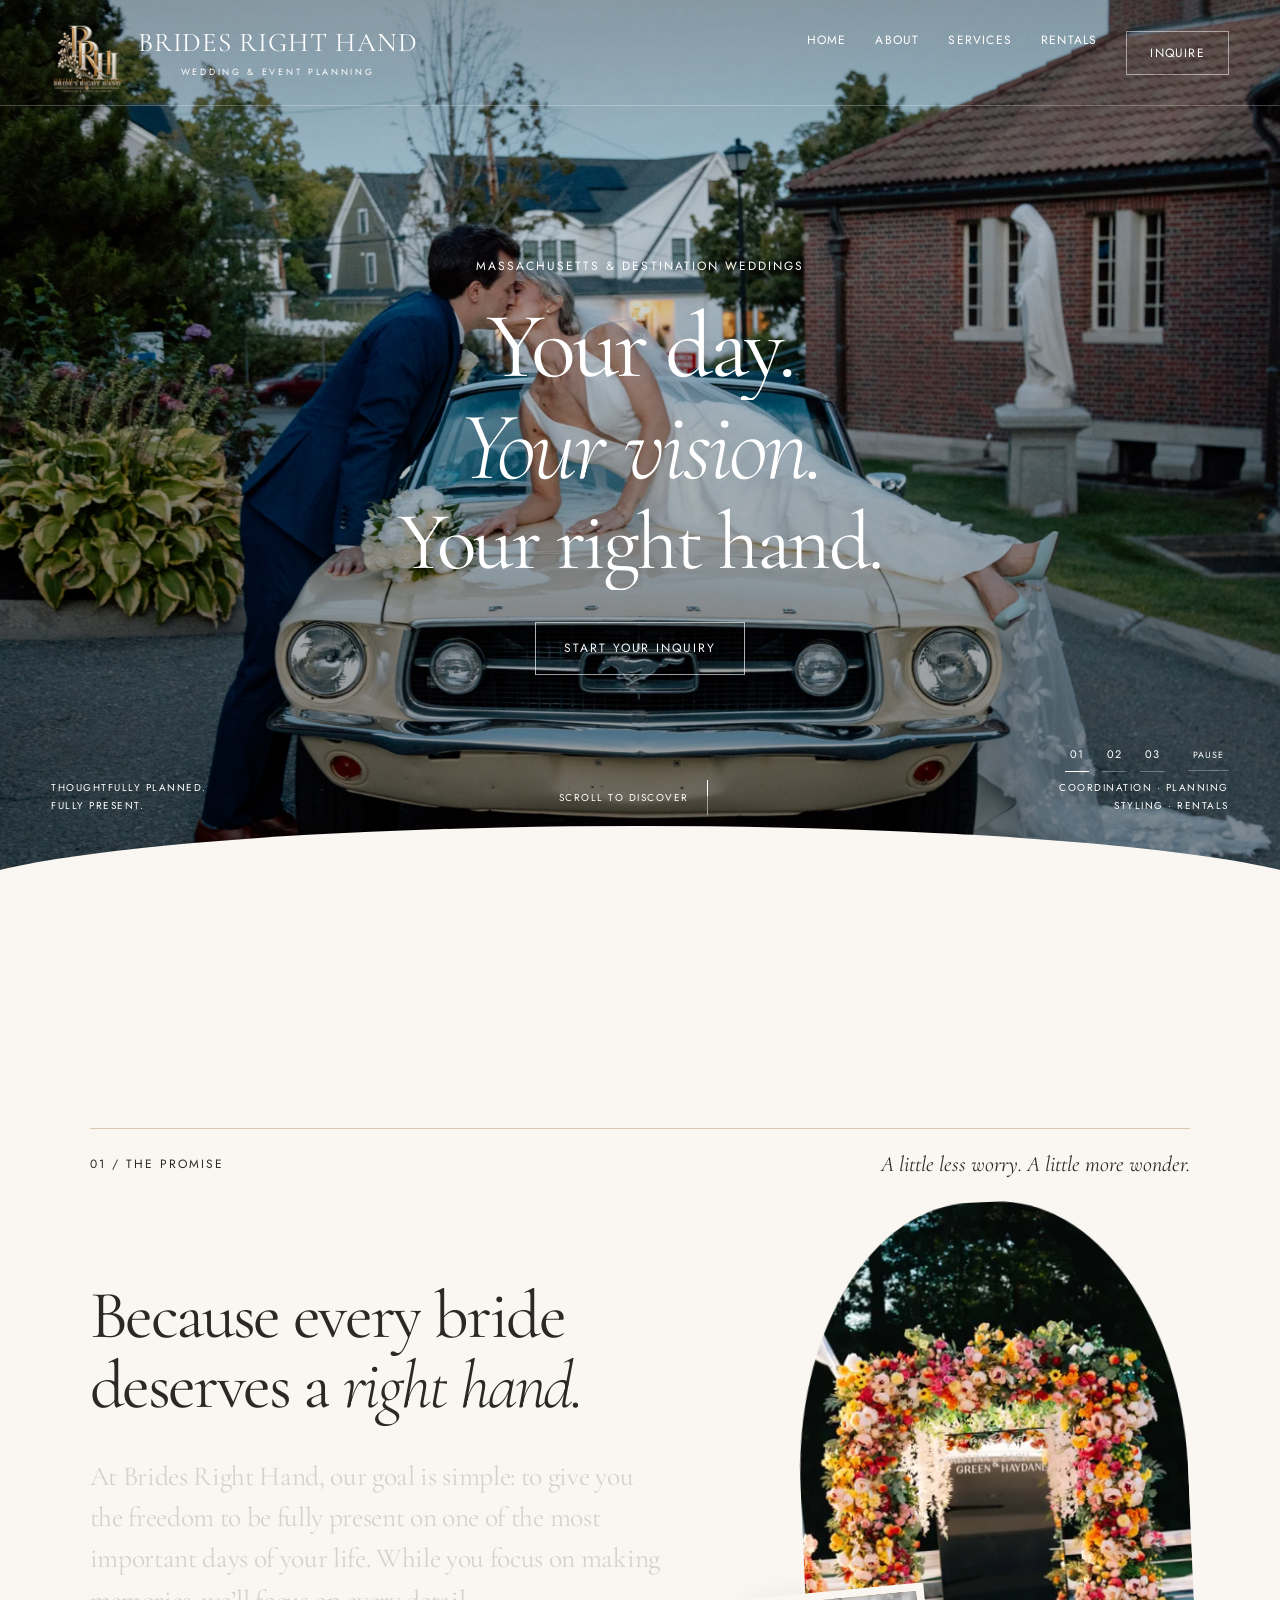
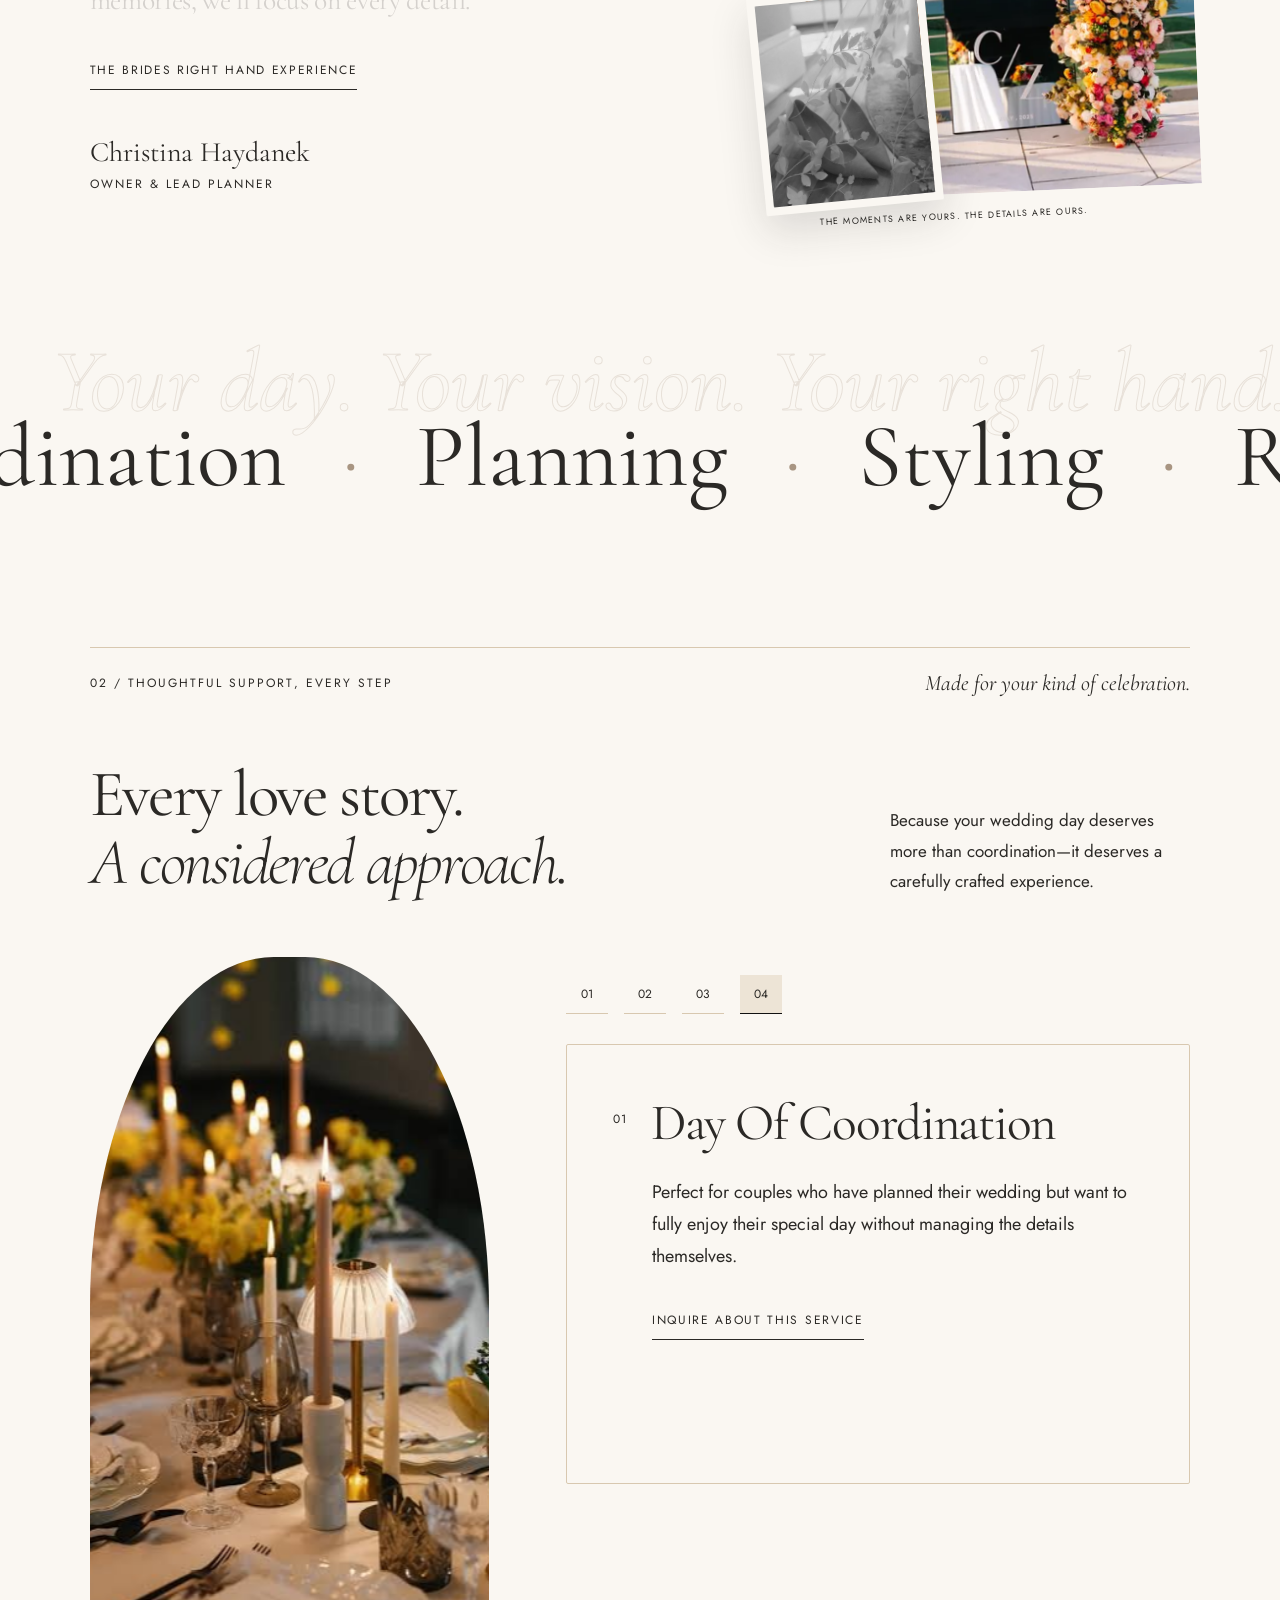
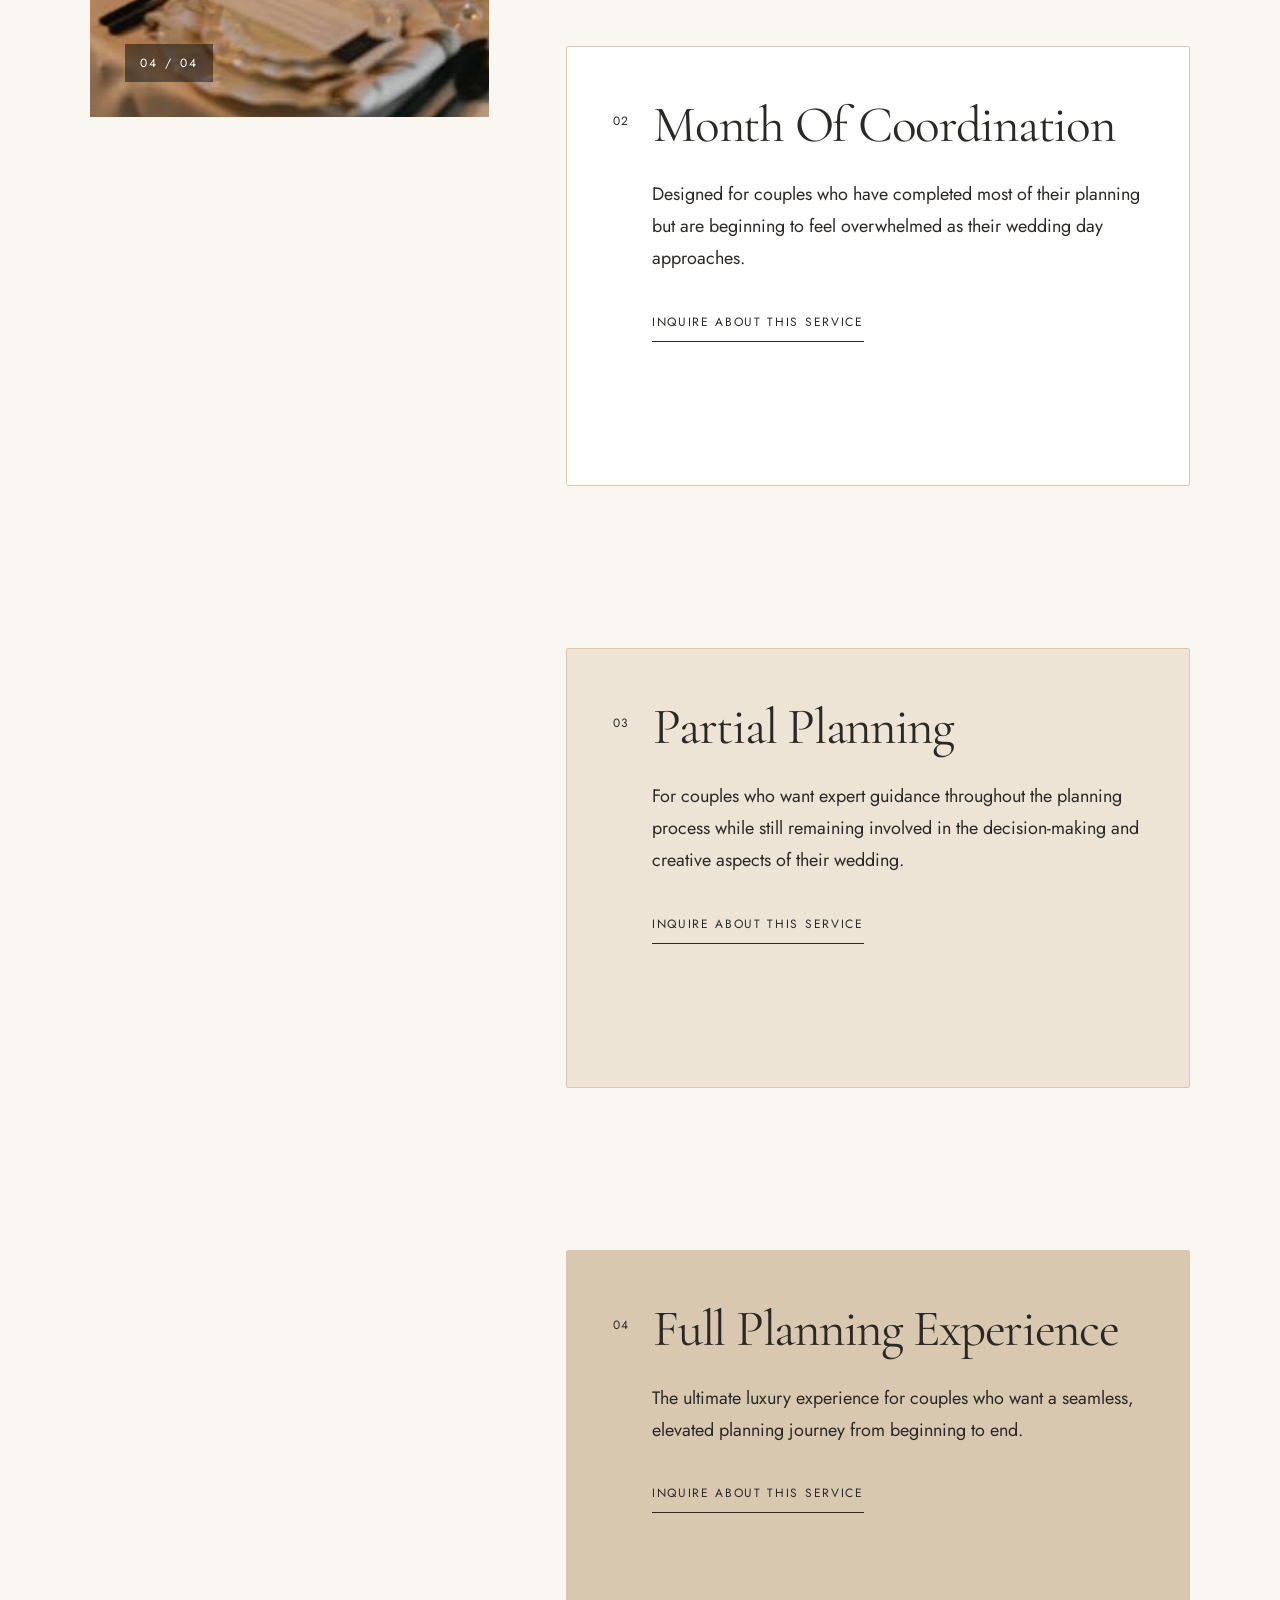
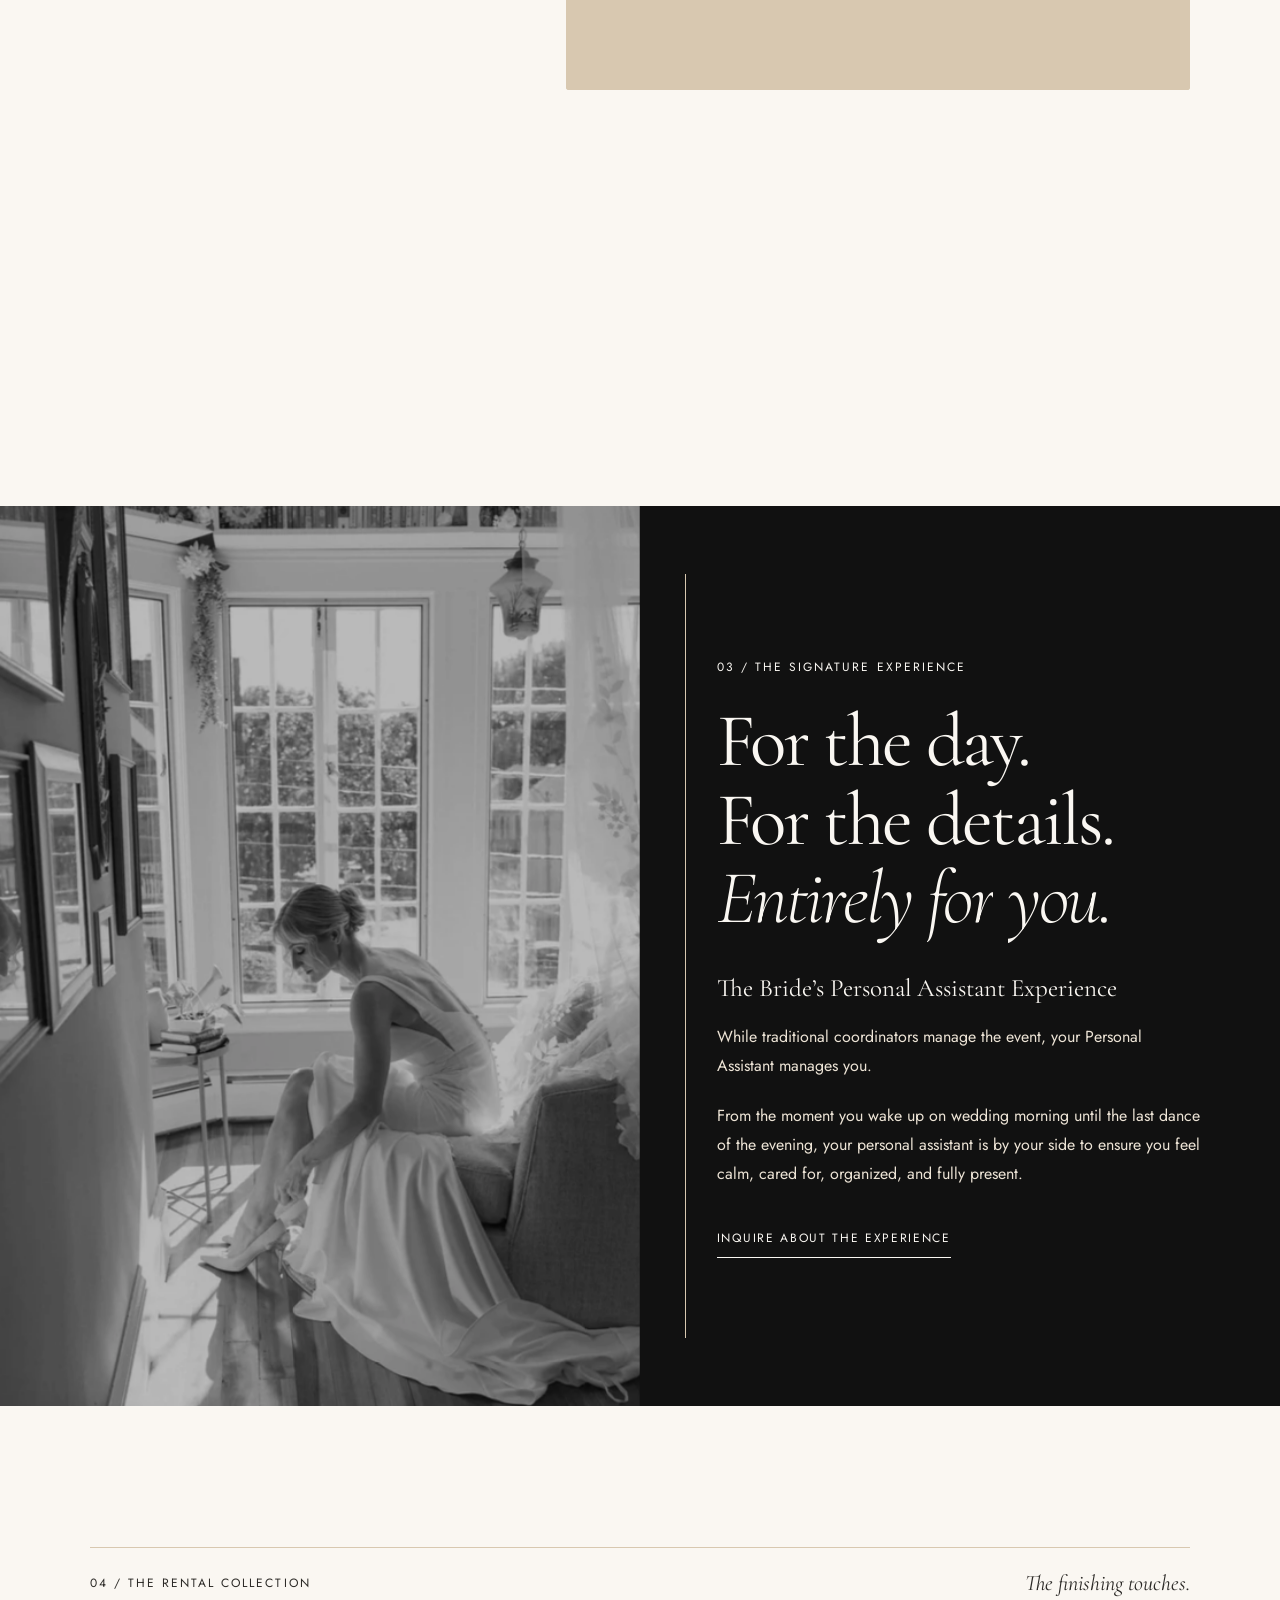
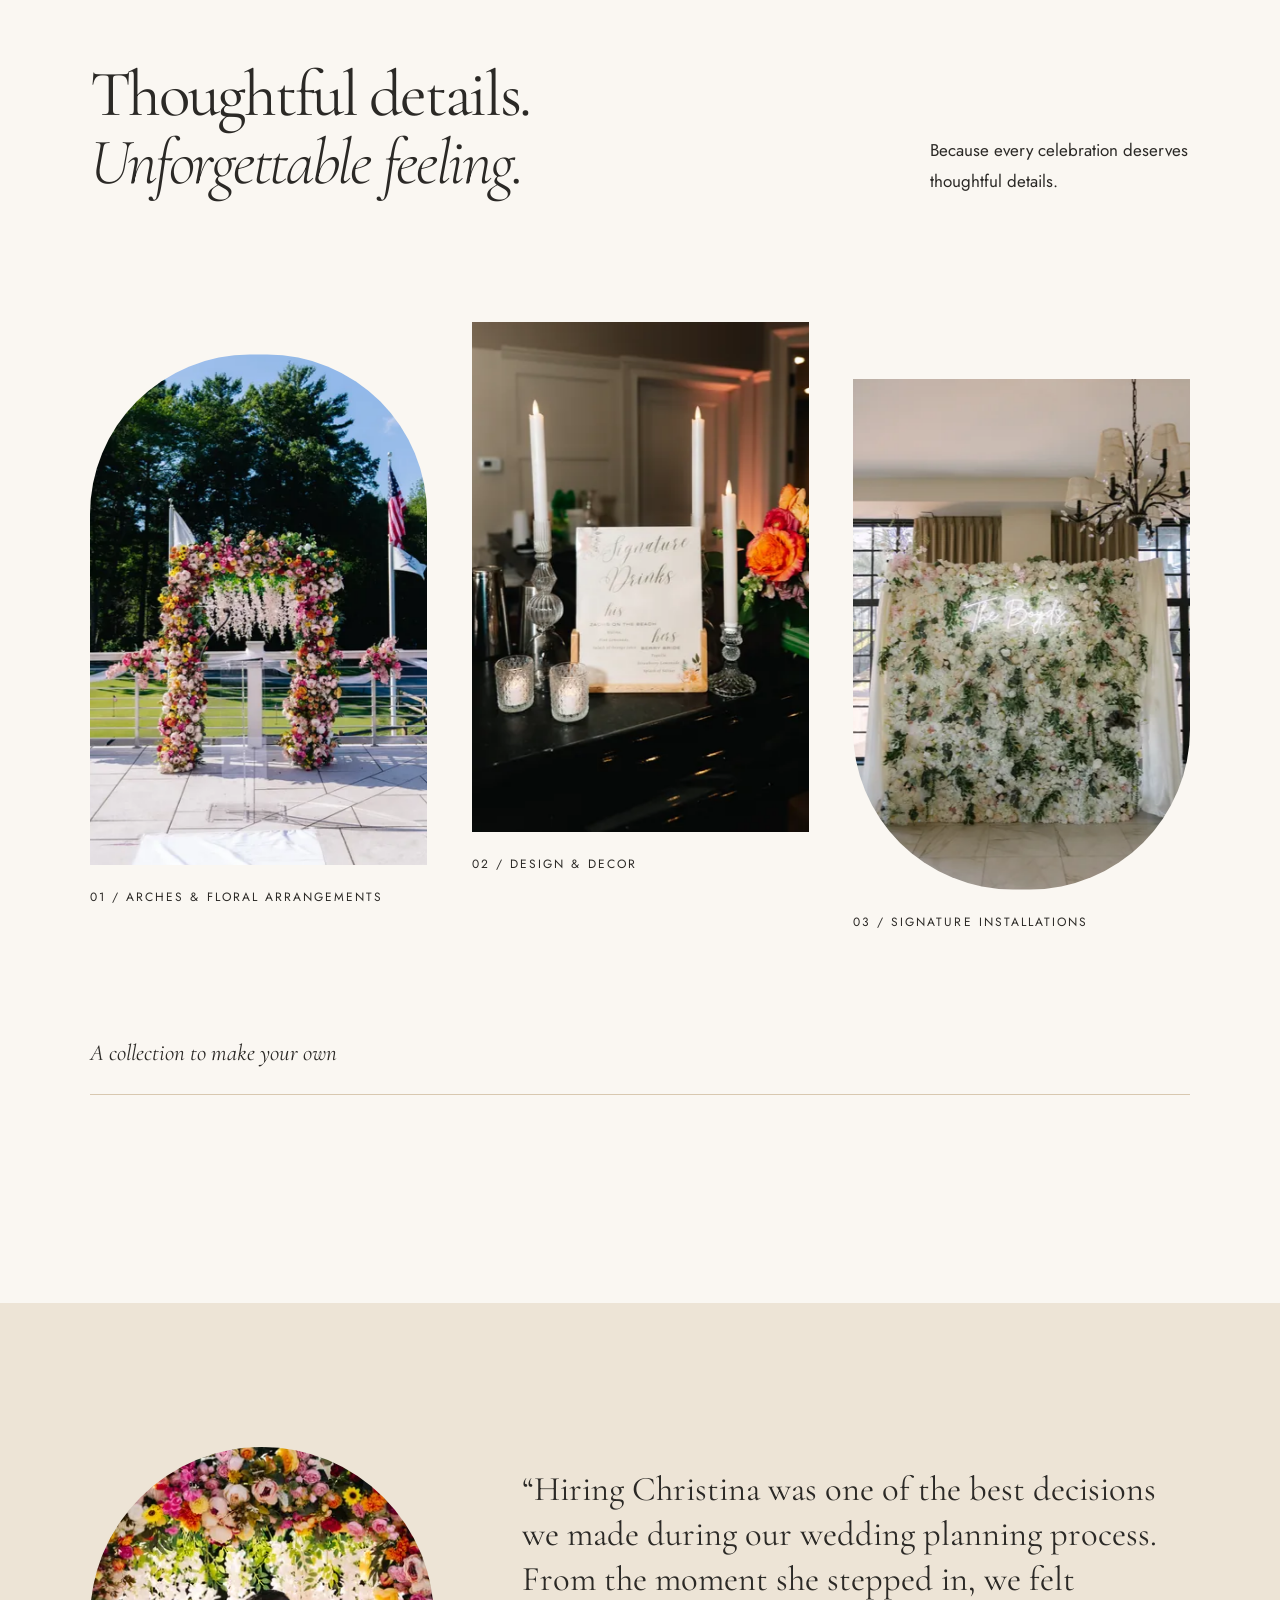
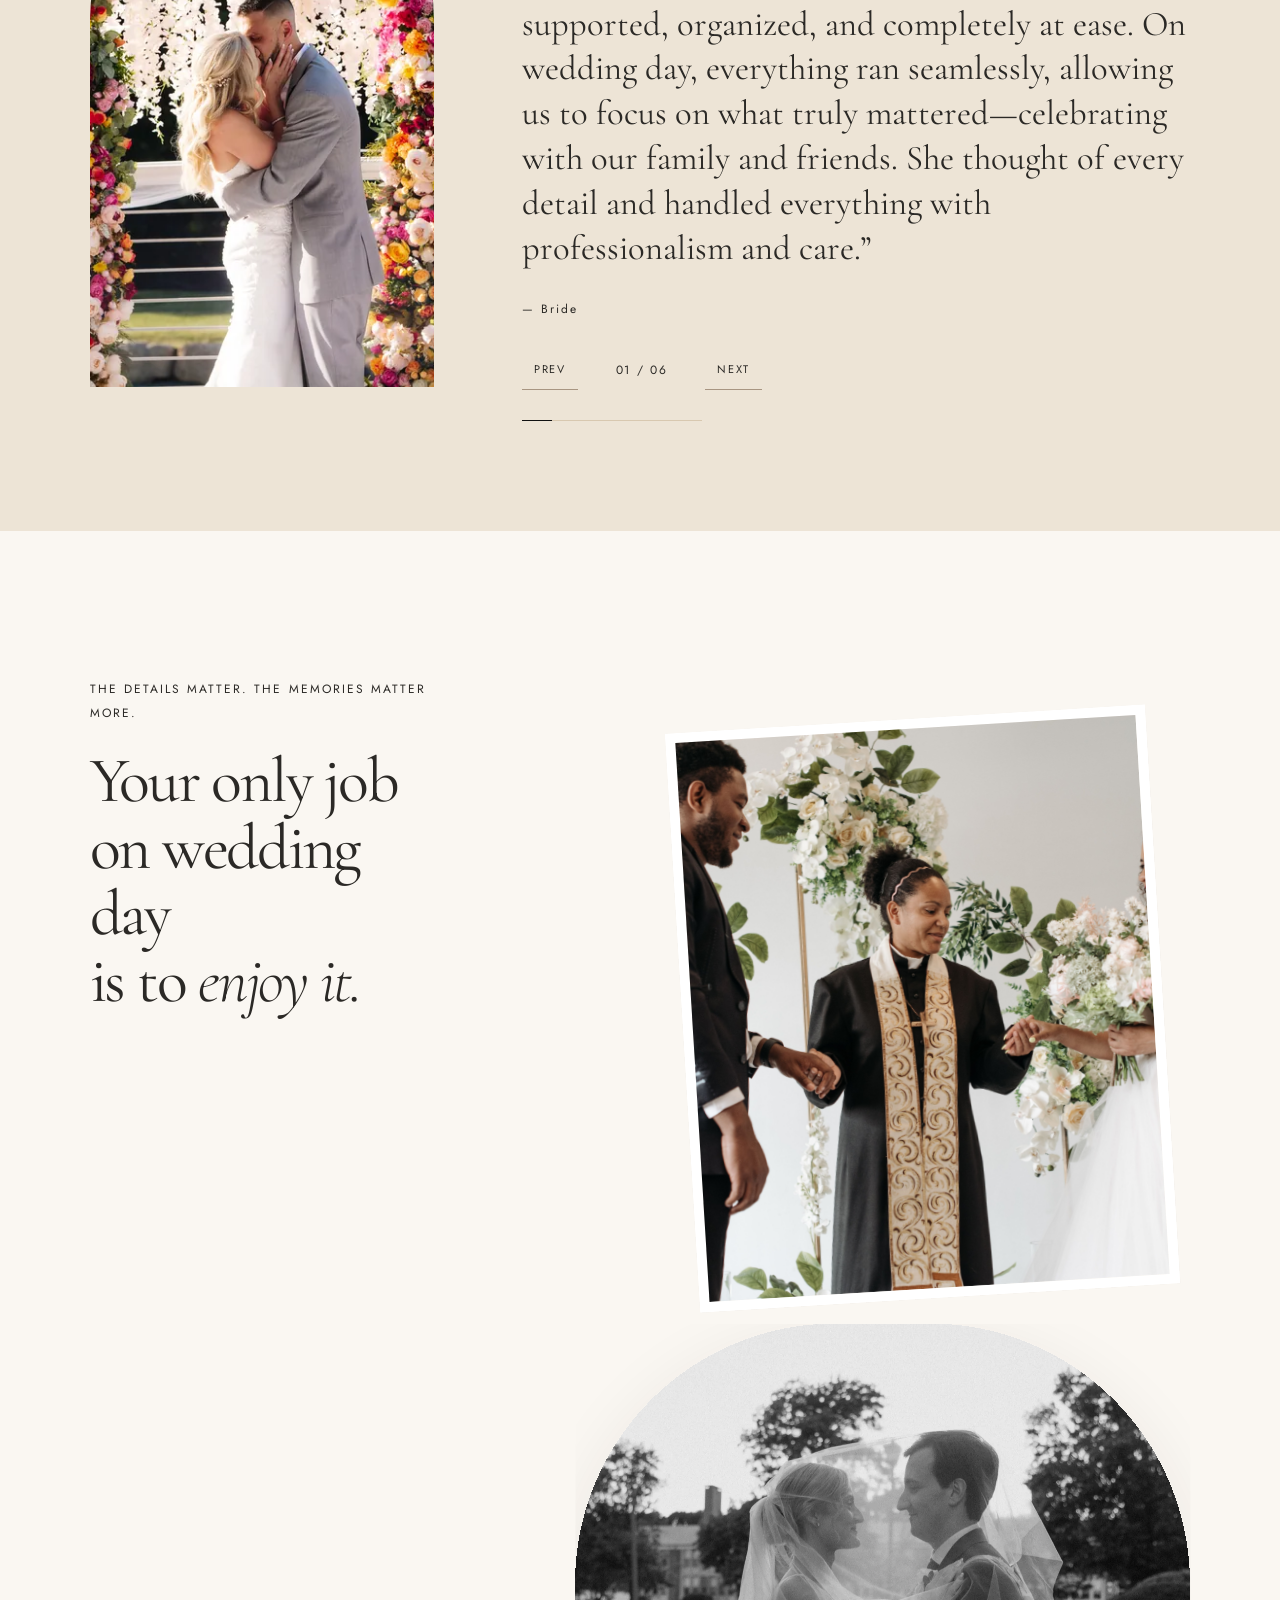
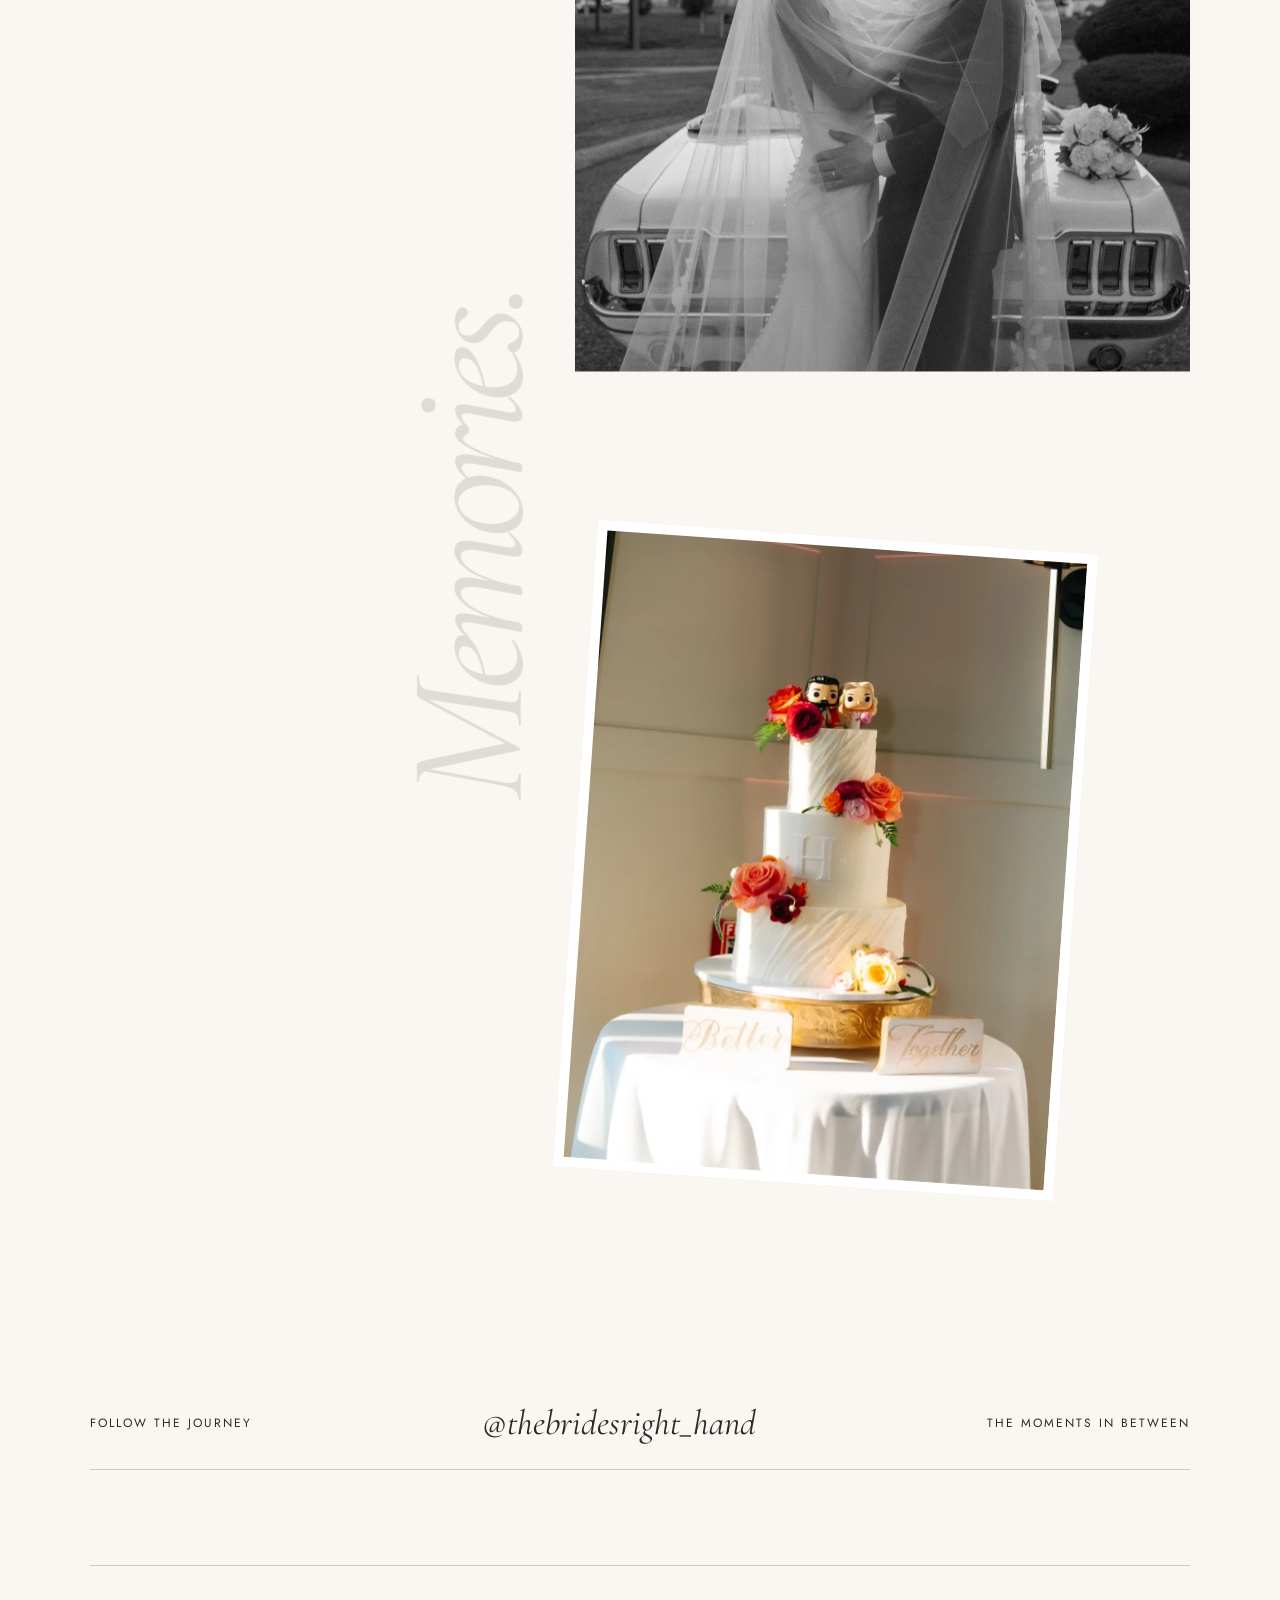
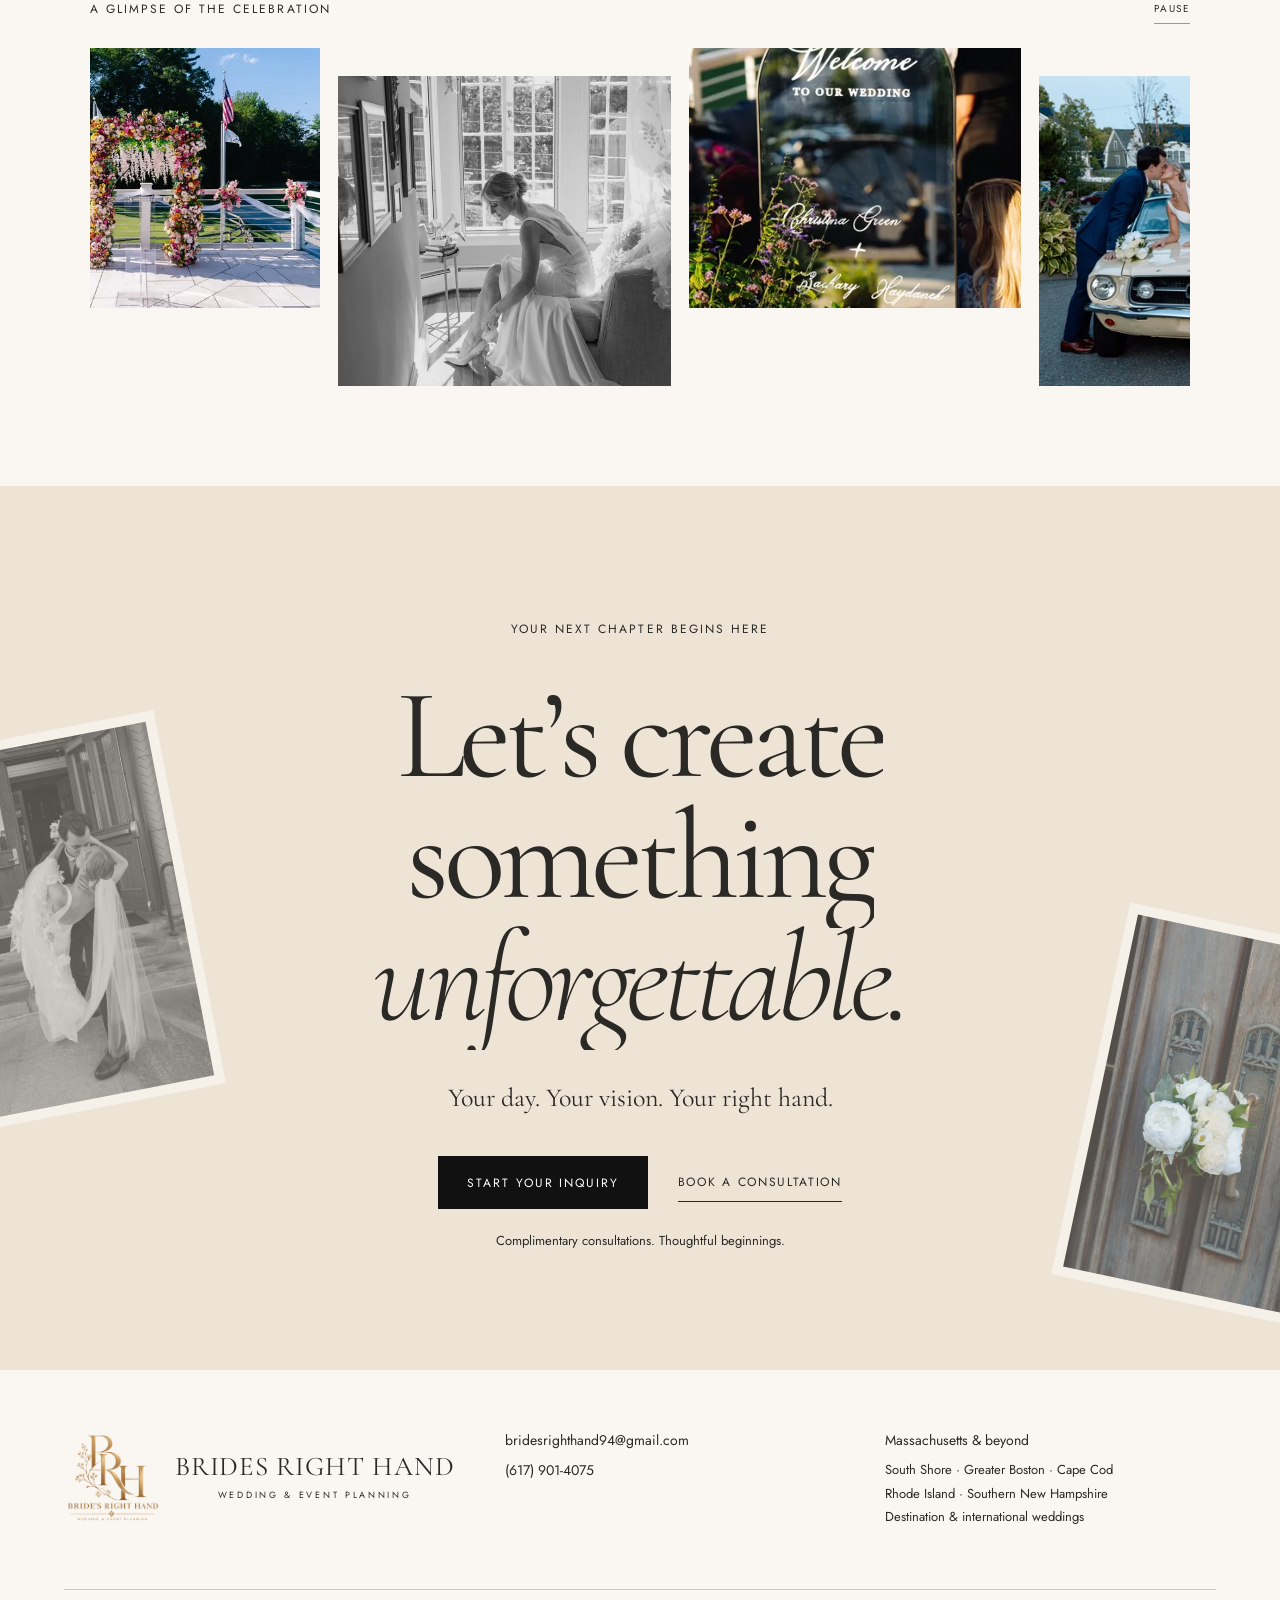
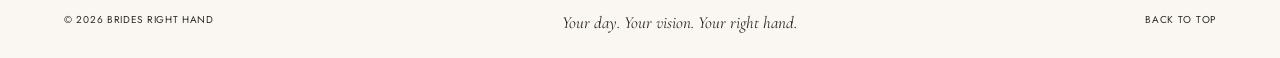
==== index.html @ ebf04a47 "transfer to riya by pavan" ====
<!doctype html>
<html lang="en">

<head>
    <meta charset="utf-8">
    <meta name="viewport" content="width=device-width,initial-scale=1">
    <title>Brides Right Hand — Wedding & Event Planning</title>
    <meta name="description"
        content="Your day. Your vision. Your right hand. Wedding planning, coordination, styling and rentals in Massachusetts and beyond.">
    <link rel="icon"
        href="data:image/svg+xml,%3Csvg xmlns='http://www.w3.org/2000/svg' viewBox='0 0 32 32'%3E%3Crect width='32' height='32' fill='%23FAF7F2'/%3E%3Ctext x='5' y='24' font-family='serif' font-size='25'%3EB%3C/text%3E%3C/svg%3E">
    <link rel="preconnect" href="https://fonts.googleapis.com">
    <link
        href="https://fonts.googleapis.com/css2?family=Cormorant+Garamond:ital,wght@0,300;0,400;0,500;1,300;1,400&family=Jost:wght@300;400;500&display=swap"
        rel="stylesheet">
    <link rel="stylesheet" href="style.css?v=1.8">
    <script src="app.js?v=1.8" defer></script>
    <script src="motion.js?v=1.8" defer></script>
</head>

<body>
    <div class="reading-progress" aria-hidden="true"></div><a class="skip" href="#main">Skip to content</a>
    <header id="header"><a class="wordmark" href="#home"><span class="header-logo-wrapper" aria-hidden="true"><img class="header-logo header-logo-white" src="assets/brh-logo-white.png" alt="" width="1254" height="1254" decoding="async"><img class="header-logo header-logo-gold" src="assets/brh-full-logo.png" alt="" width="826" height="786" decoding="async"></span><span class="wordmark-text">BRIDES RIGHT HAND<span>WEDDING & EVENT PLANNING</span></span></a>
        <nav aria-label="Main navigation"><a href="#home" aria-current="page">Home</a><a href="about.html">About</a><a href="services.html">Services</a><a href="#rentals">Rentals</a><a href="contact.html" class="header-inquire">Inquire</a></nav><button class="menu-toggle"
            aria-expanded="false" aria-controls="mobile-menu" aria-label="Open menu"><span></span><span></span></button>
    </header>
    <dialog id="mobile-menu"><button class="menu-close" aria-label="Close menu">Close ×</button><span
            class="eyebrow">BRIDES RIGHT HAND</span>
        <nav aria-label="Mobile navigation"><a href="#home" aria-current="page">Home</a><a href="about.html">About</a><a href="services.html">Services</a><a href="#rentals">Rentals</a><a href="contact.html">Inquire</a></nav><img src="assets/optimized/photo-sweetheart-table-600w.webp" srcset="assets/optimized/photo-sweetheart-table-600w.webp 600w, assets/optimized/photo-sweetheart-table-1200w.webp 1200w" sizes="(max-width: 600px) 100vw, 400px" alt="Candlelit wedding reception sweetheart table with draped backdrop and floral centerpiece" loading="lazy" width="600" height="900">
        <p>Your day. Your vision. Your right hand.</p>
    </dialog>
    <main id="main">
        <section class="hero-shell" id="home">
            <div class="hero">
                <div class="hero-slides"><img class="hero-photo active" src="assets/optimized/photo-mustang-kiss-1200w.webp" srcset="assets/optimized/photo-mustang-kiss-600w.webp 600w, assets/optimized/photo-mustang-kiss-1200w.webp 1200w, assets/optimized/photo-mustang-kiss-2000w.webp 2000w" sizes="100vw" alt="Bride and groom sharing an intimate kiss against a vintage Mustang convertible on their wedding day" fetchpriority="high" width="2000" height="1333"><img class="hero-photo" src="assets/optimized/img-0040-1200w.webp" srcset="assets/optimized/img-0040-600w.webp 600w, assets/optimized/img-0040-1200w.webp 1200w, assets/optimized/img-0040-2000w.webp 2000w" sizes="100vw" alt="Joyous outdoor wedding ceremony celebration with newlyweds kissing beneath a lush floral arch as guests applaud" loading="lazy" width="2000" height="1333"><img class="hero-photo" src="assets/optimized/photo-first-dance-night-1200w.webp" srcset="assets/optimized/photo-first-dance-night-600w.webp 600w, assets/optimized/photo-first-dance-night-1200w.webp 1200w, assets/optimized/photo-first-dance-night-2000w.webp 2000w" sizes="100vw" alt="Romantic evening reception with newlyweds sharing their first dance under glowing festoon lights" loading="lazy" width="2000" height="3000">
                </div>
                <div class="hero-shade"></div>
                <div class="hero-copy">
                    <p class="eyebrow entrance">MASSACHUSETTS & DESTINATION WEDDINGS</p>
                    <h1><span class="line"><span>Your day.</span></span><span class="line"><em>Your
                                vision.</em></span><span class="line"><span>Your right hand.</span></span></h1><a
                        class="button light entrance" href="#inquire">START YOUR INQUIRY</a>
                </div>
                <div class="hero-slide-controls" aria-label="Hero photographs"><button class="selected"
                        aria-label="Show wedding couple photograph" aria-pressed="true"
                        data-slide="0">01</button><button aria-label="Show ceremony celebration photograph" aria-pressed="false"
                        data-slide="1">02</button><button aria-label="Show evening reception photograph" aria-pressed="false"
                        data-slide="2">03</button><button id="hero-pause"
                        aria-label="Pause photograph slideshow">PAUSE</button></div>
                <div class="hero-bottom"><span>THOUGHTFULLY PLANNED.<br>FULLY PRESENT.</span><a href="#about">SCROLL TO
                        DISCOVER <i></i></a><span>COORDINATION · PLANNING<br>STYLING · RENTALS</span></div>
                <div class="hero-curve" aria-hidden="true"></div>
            </div>
        </section>
        <section class="intro section" id="about">
            <div class="section-top reveal"><span class="eyebrow">01 / THE PROMISE</span><span class="small-serif">A
                    little less worry. A little more wonder.</span></div>
            <div class="intro-grid">
                <div class="intro-copy">
                    <h2 class="reveal">Because every bride<br>deserves a <em>right hand.</em></h2>
                    <p class="scroll-word-reveal" data-scroll-reveal="words">At Brides Right Hand, our goal is simple:
                        to give you the freedom to be fully present on one of the most important days of your life.
                        While you focus on making memories, we’ll focus on every detail.</p><a class="text-link reveal"
                        href="#signature">THE BRIDES RIGHT HAND EXPERIENCE</a>
                    <div class="byline reveal"><span class="serif">Christina Haydanek</span><span class="eyebrow">OWNER
                            & LEAD PLANNER</span></div>
                </div>
                <figure class="intro-image image-reveal">
                    <div class="intro-inset" aria-hidden="true"><img src="assets/optimized/photo-veil-heels-detail-600w.webp" srcset="assets/optimized/photo-veil-heels-detail-600w.webp 600w, assets/optimized/photo-veil-heels-detail-1200w.webp 1200w" sizes="(max-width: 800px) 45vw, 260px" alt="Intimate wedding morning detail of bridal heels beneath an embroidered lace veil" loading="lazy" width="600" height="899"></div><img src="assets/optimized/img-0044-1200w.webp" srcset="assets/optimized/img-0044-600w.webp 600w, assets/optimized/img-0044-1200w.webp 1200w" sizes="(max-width: 800px) 90vw, 550px" alt="Vibrant ceremony floral arch styling with custom mirror display" loading="lazy" width="1200" height="1800">
                    <figcaption>THE MOMENTS ARE YOURS. THE DETAILS ARE OURS.</figcaption>
                </figure>
            </div>
        </section>
        <div class="type-rail" aria-hidden="true">
            <div class="rail-outline">Your day. Your vision. Your right hand.</div><span>Coordination <em>·</em>
                Planning <em>·</em> Styling <em>·</em> Rentals <em>·</em> </span>
        </div>
        <section class="services section" id="services">
            <div class="section-top reveal"><span class="eyebrow">02 / THOUGHTFUL SUPPORT, EVERY STEP</span><span
                    class="small-serif">Made for your kind of celebration.</span></div>
            <div class="services-heading reveal">
                <h2>Every love story.<br><em>A considered approach.</em></h2>
                <p>Because your wedding day deserves more than coordination—it deserves a carefully crafted experience.
                </p>
            </div>
            <div class="services-grid">
                <div class="service-visual image-reveal"><img id="service-image" src="assets/optimized/img-0045-1200w.webp" alt="Day of coordination mirrored welcome sign details" loading="lazy" width="1200" height="1800"><span
                        id="service-index">01 / 04</span></div>
                <div class="service-list">
                    <nav class="service-jumps" aria-label="Service chapters"><a href="#service-1" class="active" aria-current="step">01</a><a
                            href="#service-2">02</a><a href="#service-3">03</a><a href="#service-4">04</a></nav>
                    <article class="service-chapter active" id="service-1"
                        data-photo="optimized/img-0045-1200w.webp">
                        <div class="service-title"><span>01</span>
                            <h3>Day Of Coordination</h3>
                        </div>
                        <div class="service-body">
                            <p>Perfect for couples who have planned their wedding but want to fully enjoy their special
                                day without managing the details themselves.</p><a class="text-link"
                                href="mailto:bridesrighthand94@gmail.com?subject=Day%20Of%20Coordination%20Inquiry">INQUIRE
                                ABOUT THIS SERVICE</a>
                        </div>
                    </article>
                    <article class="service-chapter" id="service-2"
                        data-photo="image1.mp4">
                        <div class="service-title"><span>02</span>
                            <h3>Month Of Coordination</h3>
                        </div>
                        <div class="service-body">
                            <p>Designed for couples who have completed most of their planning but are beginning to feel
                                overwhelmed as their wedding day approaches.</p><a class="text-link"
                                href="mailto:bridesrighthand94@gmail.com?subject=Month%20Of%20Coordination%20Inquiry">INQUIRE
                                ABOUT THIS SERVICE</a>
                        </div>
                    </article>
                    <article class="service-chapter" id="service-3"
                        data-photo="optimized/img-0041-1200w.webp">
                        <div class="service-title"><span>03</span>
                            <h3>Partial Planning</h3>
                        </div>
                        <div class="service-body">
                            <p>For couples who want expert guidance throughout the planning process while still
                                remaining involved in the decision-making and creative aspects of their wedding.</p><a
                                class="text-link"
                                href="mailto:bridesrighthand94@gmail.com?subject=Partial%20Planning%20Inquiry">INQUIRE
                                ABOUT THIS SERVICE</a>
                        </div>
                    </article>
                    <article class="service-chapter" id="service-4"
                        data-photo="image4.mp4">
                        <div class="service-title"><span>04</span>
                            <h3>Full Planning Experience</h3>
                        </div>
                        <div class="service-body">
                            <p>The ultimate luxury experience for couples who want a seamless, elevated planning journey
                                from beginning to end.</p><a class="text-link"
                                href="mailto:bridesrighthand94@gmail.com?subject=Full%20Planning%20Experience%20Inquiry">INQUIRE
                                ABOUT THIS SERVICE</a>
                        </div>
                    </article>
                </div>
            </div>
        </section>
        <section class="signature" id="signature">
            <div class="signature-photo image-reveal"><img src="assets/optimized/photo-bridal-prep-window-1200w.webp" srcset="assets/optimized/photo-bridal-prep-window-600w.webp 600w, assets/optimized/photo-bridal-prep-window-1200w.webp 1200w, assets/optimized/photo-bridal-prep-window-2000w.webp 2000w" sizes="(max-width: 800px) 90vw, 600px" alt="Bride serenely preparing on her wedding morning by a sunlit bay window" loading="lazy" width="1200" height="1800"></div>
            <div class="signature-copy">
                <div class="signature-thread" aria-hidden="true"></div><span class="eyebrow reveal">03 / THE SIGNATURE
                    EXPERIENCE</span>
                <h2 class="reveal">For the day.<br>For the details.<br><em>Entirely for you.</em></h2>
                <h3 class="reveal">The Bride’s Personal Assistant Experience</h3>
                <p class="reveal">While traditional coordinators manage the event, your Personal Assistant manages you.
                </p>
                <p class="reveal">From the moment you wake up on wedding morning until the last dance of the evening,
                    your personal assistant is by your side to ensure you feel calm, cared for, organized, and fully
                    present.</p><a class="text-link reveal"
                    href="mailto:bridesrighthand94@gmail.com?subject=Personal%20Assistant%20Experience%20Inquiry">INQUIRE
                    ABOUT THE EXPERIENCE</a>
            </div>
        </section>
        <section class="rental-section section" id="rentals">
            <div class="section-top reveal"><span class="eyebrow">04 / THE RENTAL COLLECTION</span><span
                    class="small-serif">The finishing touches.</span></div>
            <div class="rental-heading reveal">
                <h2>Thoughtful details.<br><em>Unforgettable feeling.</em></h2>
                <p>Because every celebration deserves thoughtful details.</p>
            </div>
            <div class="rental-gallery" tabindex="0" aria-label="Rental inspiration gallery"><a
                    class="rental-piece image-reveal"
                    href="mailto:bridesrighthand94@gmail.com?subject=Arch%20Rental%20Availability">
                    <div><img src="assets/optimized/img-0041-1200w.webp" srcset="assets/optimized/img-0041-600w.webp 600w, assets/optimized/img-0041-1200w.webp 1200w" sizes="(max-width: 800px) 80vw, 400px" alt="Ceremony floral arch setting — rental and styling inspiration" loading="lazy" width="1200" height="1800"></div>
                    <span class="eyebrow">01 / ARCHES & FLORAL ARRANGEMENTS</span><span class="rental-action">CHECK
                        AVAILABILITY</span>
                </a><a class="rental-piece image-reveal"
                    href="mailto:bridesrighthand94@gmail.com?subject=Tablescape%20Rental%20Availability">
                    <div><img src="assets/optimized/img-0047-1200w.webp" srcset="assets/optimized/img-0047-600w.webp 600w, assets/optimized/img-0047-1200w.webp 1200w" sizes="(max-width: 800px) 80vw, 400px" alt="Curated wedding bar styling with tapered candles, glassware, and signature cocktail signage" loading="lazy" width="1200" height="1500"></div><span class="eyebrow">02 / DESIGN & DECOR</span><span
                        class="rental-action">CHECK AVAILABILITY</span>
                </a><a class="rental-piece image-reveal"
                    href="mailto:bridesrighthand94@gmail.com?subject=Event%20Rental%20Availability">
                    <div><img src="assets/optimized/img-0036-1200w.webp" srcset="assets/optimized/img-0036-600w.webp 600w, assets/optimized/img-0036-1200w.webp 1200w" sizes="(max-width: 800px) 80vw, 400px" alt="Statement floral wall backdrop with draped fabric and crystal chandelier" loading="lazy" width="1200" height="1800"></div><span class="eyebrow">03 / SIGNATURE INSTALLATIONS</span><span
                        class="rental-action">CHECK AVAILABILITY</span>
                </a></div>
            <p class="gallery-hint">A collection to make your own <span>SWIPE TO EXPLORE</span></p>
            <div class="collection-link reveal"><a class="button"
                    href="mailto:bridesrighthand94@gmail.com?subject=Rental%20Collection%20Inquiry">EXPLORE THE
                    COLLECTION</a></div>
        </section>
        <section class="testimonials section" id="kind-words">
            <div class="quote-photo" aria-hidden="true"><img src="assets/optimized/img-0043-1200w.webp" srcset="assets/optimized/img-0043-600w.webp 600w, assets/optimized/img-0043-1200w.webp 1200w" sizes="(max-width: 800px) 90vw, 550px" alt="Bride and groom sharing an emotional wedding moment beneath their floral ceremony arch" loading="lazy" width="1200" height="1500"></div>
            <div class="quote-editorial"><span class="eyebrow reveal">05 / KIND WORDS FROM OUR COUPLES</span>
                <div class="quote-wrap" aria-live="polite">
                    <blockquote id="quote"></blockquote>
                    <p id="attribution" class="eyebrow"></p>
                </div>
                <div class="quote-controls"><button id="previous-quote"
                        aria-label="Previous testimonial">PREV</button><span id="quote-count">01 / 06</span><button
                        id="next-quote" aria-label="Next testimonial">NEXT</button></div>
                <div class="quote-progress"><span></span></div>
            </div>
        </section>
        <section class="story section" id="gallery">
            <div class="story-gallery">
                <div class="story-title reveal"><span class="eyebrow">THE DETAILS MATTER. THE MEMORIES MATTER MORE.</span>
                    <h2>Your only job on wedding day<br>is to <em>enjoy it.</em></h2>
                </div>
                <div class="story-collage"><span class="collage-word" aria-hidden="true">Memories.</span>
                    <figure class="image-reveal"><img src="wedding stock pics/pexels-pavel-danilyuk-8815291.jpg" alt="Bride and groom exchanging vows during an elegant wedding ceremony" loading="lazy" width="5473" height="3654"></figure>
                    <figure class="image-reveal"><img src="assets/optimized/photo-cathedral-veil-romance-1200w.webp" srcset="assets/optimized/photo-cathedral-veil-romance-600w.webp 600w, assets/optimized/photo-cathedral-veil-romance-1200w.webp 1200w" sizes="(max-width: 800px) 90vw, 750px" alt="Romantic portrait of bride and groom wrapped together in an embroidered cathedral lace veil" loading="lazy" width="1200" height="1799"></figure>
                    <figure class="image-reveal"><img src="assets/optimized/img-0095-1200w.webp" srcset="assets/optimized/img-0095-600w.webp 600w, assets/optimized/img-0095-1200w.webp 1200w" sizes="(max-width: 800px) 85vw, 600px" alt="Three-tier wedding cake decorated with fresh roses and gold Better Together signage" loading="lazy" width="1200" height="1796"></figure>
                </div>
            </div>
            <div class="instagram reveal"><span class="eyebrow">FOLLOW THE JOURNEY</span><a
                    href="https://www.instagram.com/thebridesright_hand/" target="_blank"
                    rel="noopener">@thebridesright_hand</a><span class="eyebrow">THE MOMENTS IN BETWEEN</span></div>
            <div class="photo-carousel reveal" aria-label="Wedding inspiration carousel">
                <div class="photo-carousel-head"><span class="eyebrow">A GLIMPSE OF THE CELEBRATION</span><button
                        id="carousel-toggle" type="button" aria-pressed="false">PAUSE</button></div>
                <div class="photo-marquee">
                    <div class="photo-track">
                        <figure><img src="assets/optimized/img-0042-600w.webp" alt="Panoramic ceremony terrace landscape" loading="lazy" width="600" height="400"></figure>
                        <figure><img src="assets/optimized/photo-bridal-prep-window-600w.webp" alt="Bride preparing peacefully on wedding morning by sunlit window" loading="lazy" width="600" height="900"></figure>
                        <figure><img src="assets/optimized/img-0045-600w.webp" alt="Mirrored wedding welcome sign on outdoor patio" loading="lazy" width="600" height="900"></figure>
                        <figure><img src="assets/optimized/photo-mustang-kiss-600w.webp" alt="Newlyweds kissing against vintage Mustang convertible" loading="lazy" width="600" height="400"></figure>
                        <figure><img src="assets/optimized/img-0093-600w.webp" alt="Curated reception tablescape with towering floral centerpiece" loading="lazy" width="600" height="898"></figure>
                        <figure><img src="assets/optimized/photo-church-dip-kiss-600w.webp" alt="Joyous dip kiss celebration outside church doors" loading="lazy" width="600" height="900"></figure>
                        <figure><img src="assets/optimized/img-0044-600w.webp" alt="Vibrant ceremony floral arch with custom mirror monogram" loading="lazy" width="600" height="900"></figure>
                        <figure><img src="assets/optimized/img-0095-600w.webp" alt="Three-tier wedding cake with fresh roses and gold topper" loading="lazy" width="600" height="898"></figure>
                        <figure><img src="assets/optimized/photo-sweetheart-table-600w.webp" alt="Candlelit sweetheart table with draped ivory backdrop" loading="lazy" width="600" height="900"></figure>
                        <figure><img src="assets/optimized/photo-first-dance-night-600w.webp" alt="Romantic first dance under evening festoon string lights" loading="lazy" width="600" height="900"></figure>
                        <figure aria-hidden="true"><img src="assets/optimized/img-0042-600w.webp" alt="" loading="lazy" width="600" height="400"></figure>
                        <figure aria-hidden="true"><img src="assets/optimized/photo-bridal-prep-window-600w.webp" alt="" loading="lazy" width="600" height="900"></figure>
                        <figure aria-hidden="true"><img src="assets/optimized/img-0045-600w.webp" alt="" loading="lazy" width="600" height="900"></figure>
                        <figure aria-hidden="true"><img src="assets/optimized/photo-mustang-kiss-600w.webp" alt="" loading="lazy" width="600" height="400"></figure>
                        <figure aria-hidden="true"><img src="assets/optimized/img-0093-600w.webp" alt="" loading="lazy" width="600" height="898"></figure>
                        <figure aria-hidden="true"><img src="assets/optimized/photo-church-dip-kiss-600w.webp" alt="" loading="lazy" width="600" height="900"></figure>
                        <figure aria-hidden="true"><img src="assets/optimized/img-0044-600w.webp" alt="" loading="lazy" width="600" height="900"></figure>
                        <figure aria-hidden="true"><img src="assets/optimized/img-0095-600w.webp" alt="" loading="lazy" width="600" height="898"></figure>
                        <figure aria-hidden="true"><img src="assets/optimized/photo-sweetheart-table-600w.webp" alt="" loading="lazy" width="600" height="900"></figure>
                        <figure aria-hidden="true"><img src="assets/optimized/photo-first-dance-night-600w.webp" alt="" loading="lazy" width="600" height="900"></figure>
                    </div>
                </div>
            </div>
        </section>
        <section class="inquiry section" id="inquire">
            <div class="inquiry-photo left" aria-hidden="true"><img src="assets/optimized/photo-church-dip-kiss-600w.webp" alt="Bride and groom celebrating with an outdoor dip kiss" loading="lazy" width="600" height="900"></div>
            <div class="inquiry-photo right" aria-hidden="true"><img src="assets/optimized/photo-door-peonies-handle-600w.webp" alt="Cathedral door adorned with blooming white peonies" loading="lazy" width="600" height="900"></div><span class="eyebrow reveal">YOUR NEXT CHAPTER BEGINS HERE</span>
            <h2 class="reveal">Let’s create<br>something<br><em>unforgettable.</em></h2>
            <p class="reveal">Your day. Your vision. Your right hand.</p>
            <div class="inquiry-actions reveal"><a class="button dark"
                    href="contact.html">START YOUR INQUIRY</a><a
                    class="text-link"
                    href="mailto:bridesrighthand94@gmail.com?subject=Free%20Consultation%20Request">BOOK A
                    CONSULTATION</a></div><span class="consult-note reveal">Complimentary consultations. Thoughtful
                beginnings.</span>
        </section>
    </main>
    <footer>
        <div class="footer-top"><a class="wordmark" href="#home"><img class="footer-logo" src="assets/brh-full-logo.png" alt="Bride’s Right Hand logo" width="826" height="786"><span class="wordmark-text">BRIDES RIGHT HAND<span>WEDDING & EVENT PLANNING</span></span></a>
            <div><a href="mailto:bridesrighthand94@gmail.com">bridesrighthand94@gmail.com</a><a
                    href="tel:+16179014075">(617) 901-4075</a></div>
            <div><span>Massachusetts & beyond</span>
                <p>South Shore · Greater Boston · Cape Cod<br>Rhode Island · Southern New Hampshire<br>Destination &
                    international weddings</p>
            </div>
        </div>
        <div class="footer-bottom"><span>© <span id="year">2026</span> BRIDES RIGHT HAND</span><span>Your day. Your
                vision. Your right hand.</span><a href="#home">BACK TO TOP</a></div>
    </footer>
    <div class="cursor" aria-hidden="true">VIEW</div>
</body>

</html>
---- style.css ----
:root{--ivory:#faf7f2;--linen:#ede4d6;--sand:#d8c8b0;--taupe:#a89582;--ink:#111;--charcoal:#2b2926;--pure-white:#fff;--serif:'Cormorant Garamond',Georgia,serif;--sans:'Jost',Arial,sans-serif}*{box-sizing:border-box}html{scroll-behavior:smooth;scroll-padding-top:90px}body{margin:0;background:var(--ivory);color:var(--charcoal);font-family:var(--sans);font-weight:400}a{color:inherit;text-decoration:none}button{font:inherit;color:inherit}button,a,summary{-webkit-tap-highlight-color:transparent}button{cursor:pointer}a:focus-visible,button:focus-visible,summary:focus-visible{outline:2px solid #a89582;outline-offset:7px}img{display:block;width:100%;height:100%;object-fit:cover}h1,h2,h3,p,figure{margin:0}h1,h2,h3{font-family:var(--serif);font-weight:400}em{font-weight:300}h2{font-size:clamp(46px,5.1vw,78px);line-height:1.04;letter-spacing:-.035em}p{font-size:17px;line-height:1.8} .eyebrow{font-size:12px;letter-spacing:.17em;line-height:1.7}.section{padding:110px 7%}.section-top{display:flex;justify-content:space-between;align-items:center;border-top:1px solid var(--sand);padding-top:23px;margin-bottom:65px}.small-serif{font-family:var(--serif);font-size:22px;font-style:italic}.serif{font-family:var(--serif)}.skip{position:fixed;top:-100px;background:white;padding:15px;z-index:100}.skip:focus{top:0}header{position:fixed;left:0;right:0;top:0;height:104px;display:flex;align-items:center;gap:40px;padding:0 4%;color:white;z-index:30;border-bottom:1px solid #ffffff40;transition:height .5s,background .5s,color .5s}header.scrolled{height:78px;background:#faf7f2f5;color:var(--ink);border-color:var(--sand)}.wordmark{font-family:var(--serif);font-size:27px;white-space:nowrap;letter-spacing:.035em;line-height:1.2}.wordmark span{display:block;font-family:var(--sans);font-size:9px;letter-spacing:.3em;text-align:center;margin-top:7px}header nav{display:flex;gap:29px;margin-left:auto}header nav a,.header-inquire{font-size:12px;text-transform:uppercase;letter-spacing:.1em;position:relative}header nav a:after{content:'';position:absolute;bottom:-7px;left:0;right:0;height:1px;background:currentColor;transform:scaleX(0);transform-origin:left;transition:transform .35s}header nav a:hover:after{transform:scaleX(1)}.header-inquire{border:1px solid #ffffff80;padding:12px 23px}.scrolled .header-inquire{border-color:var(--sand)}.menu-toggle{display:none}.hero-shell{height:calc(100svh + 90px);min-height:740px;padding-bottom:90px}.hero{height:100%;min-height:650px;position:relative;overflow:hidden;clip-path:inset(var(--hero-inset,0%) var(--hero-inset,0%) 0)}.hero-photo{position:absolute;inset:0;object-position:center 58%;animation:presence 24s ease-in-out infinite alternate}.hero-shade{position:absolute;inset:0;background:linear-gradient(180deg,#00000045 0%,#00000015 22%,#00000054 74%,#00000075 100%)}.hero-copy{position:absolute;left:10%;top:50%;transform:translateY(-41%);color:white}.hero-copy>.eyebrow{margin-bottom:26px}h1{font-size:clamp(66px,7.7vw,122px);line-height:.99;letter-spacing:-.035em;margin-bottom:38px}.line{display:block;overflow:hidden;padding-bottom:7px}.line>span,.line>em{display:block;animation:text-in 1.25s cubic-bezier(.2,.8,.2,1) both}.line:nth-child(2)>em{animation-delay:.2s}.line:nth-child(3)>span{animation-delay:.4s}.button{display:inline-flex;align-items:center;justify-content:center;min-height:53px;padding:16px 28px;border:1px solid var(--ink);font-size:12px;letter-spacing:.16em;transition:background .35s,color .35s,transform .3s;position:relative}.button:hover{background:var(--ink);color:white}.button.light{border-color:#ffffffb0;color:white}.button.light:hover{background:var(--ivory);color:var(--ink)}.button.dark{background:var(--ink);color:white}.button.dark:hover{background:var(--charcoal);transform:translateY(-3px)}.hero-bottom{position:absolute;bottom:34px;left:4%;right:4%;display:flex;align-items:end;justify-content:space-between;color:white;font-size:10px;letter-spacing:.15em;line-height:1.8}.hero-bottom>a{display:flex;align-items:center;gap:18px}.hero-bottom i{display:block;width:1px;height:35px;background:#ffffff80;position:relative;overflow:hidden}.hero-bottom i:after{content:'';position:absolute;left:0;top:0;width:1px;height:16px;background:white;animation:scroll-line 2s infinite}.hero-bottom>span:last-child{text-align:right}.intro{padding-top:20px}.intro-grid{display:grid;grid-template-columns:1.2fr .8fr;gap:10%;align-items:center}.intro-copy h2{margin-bottom:35px}.intro-copy>p{max-width:530px;margin-bottom:30px}.text-link{display:inline-block;font-size:12px;letter-spacing:.14em;padding:10px 0;border-bottom:1px solid currentColor;transition:letter-spacing .3s}.text-link:hover{letter-spacing:.19em}.byline{display:flex;flex-direction:column;margin-top:45px;gap:5px}.byline>.serif{font-size:28px}.intro-image{height:520px;position:relative;padding:14px;background:white;transform:rotate(2deg)}.intro-image img{object-position:center}.intro-image figcaption{font-size:9px;letter-spacing:.14em;position:absolute;bottom:-28px;left:14px}.type-rail{overflow:hidden;border-top:1px solid var(--sand);border-bottom:1px solid var(--sand);padding:25px 0;white-space:nowrap;font-family:var(--serif);font-size:clamp(42px,6vw,90px);color:var(--charcoal)}.type-rail>span{display:block;width:max-content;transform:translateX(var(--rail,0px))}.type-rail em{color:var(--taupe);padding:0 35px}.services-heading{display:flex;justify-content:space-between;gap:7%;align-items:end;margin-bottom:60px}.services-heading p{max-width:300px}.services-grid{display:grid;grid-template-columns: .85fr 1.15fr;gap:9%;align-items:center}.service-visual{height:560px;position:relative;overflow:hidden}.service-visual img{transition:opacity .3s,transform 1s}.service-visual span{position:absolute;bottom:20px;left:20px;font-size:12px;letter-spacing:.2em;color:white;background:#1118;padding:10px 15px}.service-list details{border-top:1px solid var(--sand)}.service-list details:last-child{border-bottom:1px solid var(--sand)}summary{list-style:none;display:flex;align-items:center;gap:22px;padding:27px 0;cursor:pointer}summary::-webkit-details-marker{display:none}summary>span{font-size:12px;color:#726453}summary h3{font-size:clamp(26px,2.3vw,36px);flex:1}summary b{font-size:25px;font-weight:300;transition:transform .4s}details[open] summary b{transform:rotate(45deg)}.service-body{padding:0 25px 30px 39px}.service-body p{font-size:16px;margin-bottom:18px}.signature{background:var(--ink);color:var(--ivory);display:grid;grid-template-columns:1fr 1fr;min-height:850px}.signature-photo{height:100%;overflow:hidden}.signature-photo img{filter:brightness(.8);object-position:45% center}.signature-copy{padding:100px 12%;align-self:center}.signature-copy h2{margin:25px 0 35px;font-size:clamp(50px,5.3vw,82px)}.signature-copy h3{font-size:25px;margin-bottom:20px}.signature-copy p{font-size:16px;color:#ede4d6;line-height:1.8;margin-bottom:22px}.signature-copy .text-link{margin-top:8px}.rental-heading{display:flex;align-items:end;justify-content:space-between;gap:40px}.rental-heading p{max-width:260px}.rental-gallery{display:grid;grid-template-columns:1fr 1fr 1fr;gap:35px;margin-top:65px}.rental-piece{min-width:0}.rental-piece:nth-child(2){margin-top:75px}.rental-piece:nth-child(3){margin-top:25px}.rental-piece>div{height:470px;overflow:hidden;margin-bottom:22px}.rental-piece img{transition:transform 1s}.rental-piece:hover img{transform:scale(1.05)}.rental-piece>.eyebrow{display:block}.rental-action{display:block;margin-top:8px;font-size:11px;letter-spacing:.1em;text-decoration:underline;text-underline-offset:5px}.collection-link{text-align:center;margin-top:55px}.testimonials{background:var(--linen);text-align:center;position:relative}.quote-wrap{max-width:1000px;margin:48px auto 32px;min-height:265px;display:flex;flex-direction:column;justify-content:center}blockquote{font-family:var(--serif);font-size:clamp(28px,3.1vw,45px);line-height:1.25;margin:0 0 28px;transition:opacity .2s}.quote-controls{display:flex;justify-content:center;align-items:center;gap:38px;font-size:12px;letter-spacing:.14em}.quote-controls button{border:0;background:none;padding:12px;border-bottom:1px solid var(--taupe);font-size:11px;letter-spacing:.15em}.quote-progress{height:1px;width:180px;margin:30px auto 0;background:var(--sand)}.quote-progress span{display:block;height:1px;width:16.667%;background:var(--ink);transition:transform .4s}.story-title{text-align:center}.story-title h2{margin-top:25px}.story-collage{display:grid;grid-template-columns: .75fr 1.25fr .8fr;gap:35px;align-items:center;margin-top:65px}.story-collage figure{height:310px}.story-collage figure:nth-child(2){height:580px}.story-collage figure:nth-child(3){align-self:end;height:370px;margin-bottom:-25px}.instagram{display:flex;justify-content:space-between;align-items:center;gap:25px;border-bottom:1px solid var(--sand);padding:75px 0 25px}.instagram>a{font-family:var(--serif);font-style:italic;font-size:35px}.inquiry{padding-top:80px;text-align:center;position:relative;background:var(--linen)}.inquiry h2{font-size:clamp(68px,9vw,140px);line-height:.95;margin:35px 0;letter-spacing:-.045em}.inquiry h2 em{font-weight:300}.inquiry p{font-family:var(--serif);font-size:26px}.inquiry-actions{display:flex;gap:30px;align-items:center;justify-content:center;margin-top:35px}.consult-note{display:block;font-size:13px;margin-top:22px}footer{padding:60px 5% 25px}.footer-top{display:grid;grid-template-columns:1.1fr 1fr 1fr;gap:50px;align-items:start}.footer-top>div{font-size:14px}.footer-top>div>a{display:block;margin-bottom:10px}.footer-top p{font-size:13px;line-height:1.8;margin-top:8px}.footer-bottom{margin-top:60px;padding-top:22px;border-top:1px solid var(--sand);display:flex;justify-content:space-between;font-size:10px;letter-spacing:.07em}.footer-bottom>span:nth-child(2){font-family:var(--serif);font-size:17px;letter-spacing:0;font-style:italic}.cursor{position:fixed;left:0;top:0;z-index:45;pointer-events:none;width:65px;height:65px;border:1px solid #fffc;border-radius:50%;background:#1113;color:white;display:grid;place-items:center;font-size:10px;letter-spacing:.14em;opacity:0;transition:opacity .2s;backdrop-filter:blur(5px)}.js-motion .reveal{opacity:0;transform:translateY(30px);transition:opacity .9s,transform 1s cubic-bezier(.2,.7,.2,1)}.js-motion .reveal.visible{opacity:1;transform:none}.js-motion .image-reveal{clip-path:inset(12% 0 12% 0);opacity:.3;transition:clip-path 1.35s cubic-bezier(.2,.7,.2,1),opacity 1s}.js-motion .image-reveal.visible{clip-path:inset(0);opacity:1}.entrance{animation:soft-in 1.5s .6s both}dialog{padding:0;border:0}#mobile-menu{max-width:none;max-height:none;width:100%;height:100svh;background:var(--ivory);color:var(--ink);padding:85px 8% 35px}#mobile-menu::backdrop{background:var(--ivory)}.menu-close{position:absolute;right:7%;top:26px;background:none;border:0;font-size:15px}.menu-close:hover{text-decoration:underline}#mobile-menu nav{display:flex;flex-direction:column;margin:30px 0;gap:9px}#mobile-menu nav a{font-family:var(--serif);font-size:42px}#mobile-menu img{height:140px;max-width:280px;object-position:center 35%;object-fit:cover}#mobile-menu p{font-family:var(--serif);font-style:italic;margin-top:20px;font-size:22px}@keyframes text-in{from{transform:translateY(115%)}to{transform:translateY(0)}}@keyframes soft-in{from{opacity:0}to{opacity:1}}@keyframes presence{from{transform:scale(1)}to{transform:scale(1.055)}}@keyframes scroll-line{from{transform:translateY(-20px)}to{transform:translateY(40px)}}
@media(min-width:1600px){.section{padding-left:max(7%,calc((100% - 1450px)/2));padding-right:max(7%,calc((100% - 1450px)/2))}}@media(max-width:1100px){header{gap:22px}header nav{gap:17px}.wordmark{font-size:23px}.signature-copy{padding:70px 10%}.rental-piece>div{height:360px}.intro-grid{gap:7%}.intro-image{height:470px}.service-visual{height:510px}.footer-top{gap:30px}.hero-copy{left:7%}}@media(max-width:800px){header{height:82px;padding:0 6%;gap:22px}header.scrolled{height:70px}header nav{display:none}.header-inquire{margin-left:auto;font-size:10px;padding:10px 14px}.menu-toggle{display:flex;width:28px;height:35px;padding:6px 0;flex-direction:column;justify-content:center;gap:7px;background:none;border:0}.menu-toggle span{height:1px;width:27px;background:currentColor}.wordmark{font-size:22px}.wordmark span{font-size:7px;letter-spacing:.2em}.section{padding:75px 7%}.section-top{margin-bottom:40px}.section-top .small-serif{display:none}.hero-shell{height:calc(90svh + 50px);min-height:690px;padding-bottom:50px}.hero{min-height:640px}.hero-copy{left:7%;right:5%;transform:translateY(-35%)}h1{font-size:clamp(59px,10vw,82px)}.hero-copy>.eyebrow{font-size:10px;letter-spacing:.13em}.hero-bottom{bottom:25px;left:7%;right:7%}.hero-bottom>span:last-child{display:none}.hero-bottom>a{font-size:9px;gap:12px}.intro{padding-top:20px}.intro-grid{grid-template-columns:1fr;gap:60px}.intro-copy h2{font-size:52px}.intro-image{height:480px;width:80%;margin-left:auto}.services-heading{display:block}.services-heading p{margin-top:25px;max-width:500px}.services-grid{grid-template-columns:1fr;gap:35px}.service-visual{height:360px}.service-list summary h3{font-size:30px}.signature{grid-template-columns:1fr;min-height:0}.signature-photo{height:500px}.signature-copy{padding:65px 7% 75px}.signature-copy h2{font-size:66px}.rental-heading{display:block}.rental-heading p{margin-top:22px;max-width:none}.rental-gallery{gap:20px;margin-top:40px}.rental-piece>div{height:300px}.rental-piece>.eyebrow{font-size:10px;letter-spacing:.06em}.rental-action{font-size:9px}.quote-wrap{min-height:330px;margin-top:35px}.story-collage{gap:18px}.story-collage figure{height:230px}.story-collage figure:nth-child(2){height:400px}.story-collage figure:nth-child(3){height:230px}.instagram{flex-direction:column;gap:14px;padding-top:55px}.instagram>span:last-child{display:none}.footer-top{grid-template-columns:1fr 1fr}.footer-top>.wordmark{grid-column:1/-1;width:max-content}.footer-bottom>span:nth-child(2){display:none}}@media(max-width:480px){header{gap:14px}.wordmark{font-size:18px}.wordmark span{font-size:6px}.header-inquire{padding:9px 11px}.hero-copy{top:48%;left:7%}h1{font-size:58px;line-height:1.02;letter-spacing:-.035em}.hero-copy>.eyebrow{max-width:240px;font-size:9px;margin-bottom:30px}.hero-photo{object-position:58% center}.hero-bottom{font-size:8px}.hero-bottom>a{font-size:8px}.hero-bottom i{height:28px}.button{min-height:51px;padding:15px 23px;font-size:11px}.section{padding:64px 7%}.intro{padding-top:10px}.section-top{padding-top:17px}.eyebrow{font-size:10px;letter-spacing:.12em}h2{font-size:46px}.intro-copy h2{font-size:46px}.intro-copy>p{font-size:16px}.intro-image{height:405px;width:89%}.intro-image figcaption{font-size:8px}.byline{margin-top:32px}.type-rail{font-size:49px;padding:18px 0}.services-heading{margin-bottom:32px}.services-heading p{font-size:16px}.service-visual{height:320px}.service-list summary{gap:13px;padding:23px 0}.service-list summary h3{font-size:27px}.service-body{padding-left:28px;padding-right:0}.signature-photo{height:420px}.signature-copy h2{font-size:59px}.signature-copy h3{font-size:25px}.rental-gallery{display:flex;overflow-x:auto;scroll-snap-type:x mandatory;gap:20px;padding-bottom:12px}.rental-piece{flex:0 0 79%;scroll-snap-align:start;margin-top:0!important}.rental-piece>div{height:370px}.rental-piece>.eyebrow{font-size:11px}.rental-action{font-size:10px}.collection-link{margin-top:30px}.quote-wrap{min-height:380px}blockquote{font-size:29px}.story-title h2{font-size:43px}.story-collage{grid-template-columns:1fr 1.3fr;gap:17px;margin-top:35px;align-items:start}.story-collage figure{height:220px;margin-top:35px}.story-collage figure:nth-child(2){height:320px}.story-collage figure:nth-child(3){grid-column:1/-1;height:220px;width:77%;margin-top:0;margin-bottom:0}.instagram>a{font-size:29px}.inquiry h2{font-size:66px}.inquiry p{font-size:23px}.inquiry-actions{flex-direction:column;gap:16px}.footer-top{grid-template-columns:1fr;gap:30px}.footer-top>.wordmark{font-size:25px}.footer-top>.wordmark span{font-size:8px}.footer-bottom{font-size:9px;margin-top:35px}.cursor{display:none}}@media(prefers-reduced-motion:reduce){html{scroll-behavior:auto}*,*:before,*:after{animation:none!important;transition:none!important}.hero{clip-path:none!important}.js-motion .reveal{opacity:1;transform:none}.js-motion .image-reveal{opacity:1;clip-path:none}.type-rail>span{transform:none}.cursor{display:none}}
/* BRH editorial motion, second edition */
.reading-progress{position:fixed;top:0;left:0;height:2px;width:100%;background:var(--taupe);transform:scaleX(0);transform-origin:left;z-index:60;pointer-events:none}header{height:100px}header.scrolled{box-shadow:0 8px 25px #11100007}.hero-shell{height:118svh;min-height:800px;padding-bottom:0}.hero{position:sticky;top:0;height:100svh;min-height:650px;clip-path:inset(var(--hero-inset,0%) var(--hero-inset,0%) 0);will-change:clip-path}.hero-slides{position:absolute;inset:0;transform:translateY(var(--hero-y,0px));height:108%}.hero-photo{opacity:0;transition:opacity 1.8s ease;animation:none;transform:scale(1.05);object-position:center 48%}.hero-photo:nth-child(1){object-position:center 48%}.hero-photo:nth-child(2){object-position:center 42%}.hero-photo:nth-child(3){object-position:center 30%}.hero-photo.active{opacity:1;animation:hero-drift 10s ease-out both}.hero-shade{background:linear-gradient(180deg,#0005,#0002 25%,#0006 85%)}.hero-copy{left:5%;right:5%;text-align:center;top:48%;transform:translateY(calc(-42% + var(--copy-y,0px)));opacity:var(--copy-opacity,1)}h1{font-size:clamp(70px,7.3vw,116px);line-height:.98;max-width:1150px;margin:0 auto 32px}.hero-copy .line:nth-child(2){font-size:1.04em}.hero-copy .line:nth-child(3){font-size:.88em;letter-spacing:-.03em}.hero-copy>.eyebrow{margin-bottom:25px}.hero-slide-controls{position:absolute;right:4%;bottom:128px;display:flex;gap:13px;align-items:center;z-index:3;color:white}.hero-slide-controls button{background:none;border:0;border-bottom:1px solid #ffffff50;color:inherit;padding:9px 5px;font-size:11px;letter-spacing:.1em}.hero-slide-controls button.selected{border-bottom-color:white}.hero-slide-controls #hero-pause{font-size:9px;margin-left:10px}.hero-curve{position:absolute;bottom:-1px;left:-5%;width:110%;height:75px;background:var(--ivory);border-radius:50% 50% 0 0/100% 100% 0 0;transform:scaleY(var(--curve-scale,1));transform-origin:bottom}.hero-bottom{bottom:85px}.intro{position:relative;padding-top:65px;overflow:clip}.intro-grid{gap:12%}.intro-image{height:590px;transform:rotate(var(--intro-rotate,2deg)) translateY(var(--intro-y,0px));overflow:visible!important;clip-path:none!important;background:transparent;padding:0}.intro-image>img{clip-path:inset(var(--intro-mask,0%) 0 0);border-radius:47% 47% 0 0;object-position:50% 28%}.intro-inset{position:absolute;left:-14%;bottom:38px;width:46%;height:218px;border:8px solid var(--ivory);border-radius:2px;z-index:2;transform:translateY(var(--inset-y,0px)) rotate(-3deg);box-shadow:0 16px 40px rgba(43,41,38,0.15)}.intro-inset img{object-fit:cover;object-position:center 40%;border-radius:1px}.intro-image figcaption{left:5px}.intro-copy h2{font-size:clamp(49px,5.3vw,82px)}.type-rail{position:relative;padding:60px 0 25px;border:none;font-size:clamp(50px,7vw,108px)}.type-rail>span{position:relative}.rail-outline{position:absolute;top:-15px;left:-10%;font-style:italic;opacity:.22;-webkit-text-stroke:1px var(--taupe);color:transparent;transform:translateX(var(--rail-back,0px))}.services-grid{align-items:start;position:relative;gap:8%}.service-visual{height:calc(100svh - 135px);max-height:720px;min-height:430px;position:sticky;top:108px;border-radius:46% 46% 0 0;transition:border-radius .8s}.service-visual img{transform:scale(1.04);object-position:center 35%;transition:opacity .45s,transform 1.2s,object-position .45s}.service-visual span{left:35px;bottom:35px}.service-list{position:relative}.service-jumps{display:flex;gap:16px;margin-bottom:15px;position:sticky;top:85px;background:var(--ivory);z-index:10;padding:15px 0}.service-jumps a{font-size:12px;min-width:42px;padding:10px 0;text-align:center;border-bottom:1px solid var(--sand);transition:background .4s}.service-jumps a.active{background:var(--linen);border-color:var(--ink)}.service-chapter{min-height:65svh;display:flex;flex-direction:column;justify-content:center;border-top:1px solid var(--sand);padding:55px 0;scroll-margin-top:145px;opacity:.55;transition:opacity .6s}.service-chapter.active{opacity:1}.service-title{display:flex;gap:24px;align-items:start;margin-bottom:25px}.service-title>span{font-size:12px;letter-spacing:.1em;padding-top:13px}.service-title h3{font-size:clamp(38px,4vw,62px);line-height:1.05;letter-spacing:-.025em}.service-body{padding:0 0 0 39px}.service-body p{font-size:18px}.service-body .text-link{margin-top:10px}.signature{position:relative;overflow:clip}.signature-photo{position:sticky;top:0;height:100svh;min-height:760px;align-self:start}.signature-photo img{height:115%;transform:translateY(var(--signature-y,-5%));object-position:center 30%}.signature-copy{padding-top:140px;padding-bottom:140px;position:relative}.signature-thread{position:absolute;left:7%;top:60px;width:1px;height:calc(100% - 120px);background:#d8c8b040;transform-origin:top}.signature-thread:after{content:'';position:absolute;inset:0;background:var(--sand);transform:scaleY(var(--thread,0));transform-origin:top}.signature-copy h2{font-size:clamp(56px,5.9vw,91px)}.rental-section{overflow:clip;padding-top:140px;padding-bottom:120px}.rental-gallery{align-items:start;gap:45px;padding:50px 0 60px}.rental-piece{transform:translateY(var(--rental-y,0px));will-change:transform}.rental-piece>div{border-radius:160px 160px 0 0;height:510px}.rental-piece:nth-child(1) img{object-position:center 65%}.rental-piece:nth-child(2)>div{border-radius:0}.rental-piece:nth-child(2) img{object-position:center 55%}.rental-piece:nth-child(3)>div{border-radius:0 0 160px 160px}.rental-piece:nth-child(3) img{object-position:center 50%}.rental-piece img{transform:scale(1.06) translateY(var(--photo-y,0px))}.rental-piece:hover img{transform:scale(1.12)}.rental-piece .rental-action{opacity:0;transform:translateY(10px);transition:opacity .4s,transform .4s}.rental-piece:hover .rental-action,.rental-piece:focus-visible .rental-action{opacity:1;transform:none}.gallery-hint{display:flex;justify-content:space-between;font-family:var(--serif);font-style:italic;font-size:23px;border-bottom:1px solid var(--sand);padding:10px 0 20px}.gallery-hint span{display:none;font-family:var(--sans);font-size:10px;letter-spacing:.1em;font-style:normal}.collection-link{margin-top:35px}.testimonials{display:grid;grid-template-columns:.68fr 1.32fr;align-items:center;gap:8%;text-align:left}.quote-photo{height:540px;overflow:hidden;border-radius:220px 220px 0 0}.quote-photo img{object-position:50% 30%;transform:scale(1.08) translateY(var(--quote-y,0px));transition:opacity .5s}.quote-wrap{margin:30px 0;min-height:390px}blockquote{font-size:clamp(28px,2.7vw,39px);line-height:1.3}.quote-controls{justify-content:start}.quote-progress{margin-left:0}.story{overflow:clip;padding-bottom:100px}.story-title h2{font-size:clamp(46px,5.7vw,88px)}.story-collage{position:relative;margin-top:100px;gap:55px;min-height:620px}.story-collage figure{position:relative;transform:translateY(var(--collage-y,0px)) rotate(var(--collage-r,0deg));overflow:hidden;box-shadow:0 20px 70px #2b292615}.story-collage figure:first-of-type{border:10px solid white;z-index:2}.story-collage figure:first-of-type img{object-position:center 45%}.story-collage figure:nth-of-type(2){height:620px;border-radius:220px 220px 0 0}.story-collage figure:nth-of-type(2) img{object-position:center 40%}.story-collage figure:nth-of-type(3){height:370px;border:10px solid white}.story-collage figure:nth-of-type(3) img{object-position:center 45%}.collage-word{position:absolute;z-index:4;bottom:-75px;left:3%;font-family:var(--serif);font-style:italic;font-size:clamp(100px,16vw,240px);letter-spacing:-.055em;color:var(--charcoal);pointer-events:none;transform:translateX(var(--memory-x,0px));text-shadow:0 1px var(--ivory)}.instagram{padding-top:150px}.inquiry{isolation:isolate;overflow:hidden;padding-top:130px;padding-bottom:120px}.inquiry>*:not(.inquiry-photo){position:relative;z-index:2}.inquiry-photo{position:absolute;width:20%;height:380px;top:22%;opacity:.65;z-index:0;transform:translateY(var(--inquiry-y,0px)) rotate(var(--angle,-10deg));border:10px solid var(--ivory)}.inquiry-photo.left{left:-5%;--angle:-11deg}.inquiry-photo.right{right:-5%;top:44%;--angle:12deg}.inquiry h2{font-size:clamp(76px,10vw,150px)}.inquiry h2 em{position:relative}.inquiry h2 em:after{content:'';position:absolute;bottom:0;left:0;height:1px;width:100%;background:var(--taupe);transform:scaleX(var(--underline,0));transform-origin:left}.button{overflow:hidden}.button-label{display:block;position:relative;transition:transform .4s cubic-bezier(.2,.8,.2,1)}.button-label:after{content:attr(data-label);position:absolute;top:180%;left:0;width:100%;white-space:nowrap}.button:hover .button-label{transform:translateY(-180%)}.button:hover{letter-spacing:.16em}.word-unit{display:inline-block;overflow:hidden;vertical-align:bottom;padding-bottom:.08em;margin-bottom:-.08em}.word-unit>span{display:inline-block;transform:translateY(110%) rotate(3deg);transition:transform .9s cubic-bezier(.2,.75,.2,1);transition-delay:var(--word-delay,0ms)}.visible .word-unit>span{transform:none}h2.reveal{opacity:1!important;transform:none!important}.section-top{position:relative;border-top-color:transparent}.section-top:before{content:'';position:absolute;top:0;left:0;right:0;height:1px;background:var(--sand);transform:scaleX(0);transform-origin:left;transition:transform 1.4s}.section-top.visible:before{transform:scaleX(1)}.image-reveal img{will-change:transform}#mobile-menu[open] nav a{animation:menu-in .65s both;animation-delay:calc(var(--menu-index,0)*90ms)}#mobile-menu[open] img{animation:menu-in .9s .2s both}@keyframes hero-drift{from{transform:scale(1.09)}to{transform:scale(1.015)}}@keyframes menu-in{from{opacity:0;transform:translateY(24px)}to{opacity:1;transform:none}}
@media(max-width:1000px){.rental-gallery{gap:25px}.rental-piece>div{height:390px}.testimonials{gap:6%}.quote-photo{height:490px}.quote-wrap{min-height:440px}.story-collage{gap:25px}.inquiry-photo{height:300px}.service-title h3{font-size:43px}}
@media(max-width:800px){.hero-shell{height:108svh;min-height:720px}.hero{min-height:640px}.hero-copy{top:46%}h1{font-size:clamp(66px,10vw,90px)}.hero-copy>.eyebrow{margin-left:auto;margin-right:auto}.hero-slide-controls{right:7%;bottom:128px}.hero-bottom{bottom:75px}.hero-curve{height:45px}.intro{padding-top:40px}.intro-image{height:500px;width:75%}.intro-inset{height:180px;width:46%;left:-8%;bottom:25px}.services-grid{grid-template-columns:1fr}.service-visual{position:relative;top:0;height:460px;min-height:0;border-radius:220px 220px 0 0}.service-jumps{position:relative;top:auto}.service-chapter{min-height:0;padding:42px 0;opacity:1}.service-body p{font-size:17px}.service-title h3{font-size:39px}.signature-photo{position:relative;height:560px;min-height:0}.signature-copy{padding:80px 9%}.signature-thread{left:4%;top:55px;height:calc(100% - 110px)}.rental-section{padding-top:80px;padding-bottom:70px}.rental-piece>div{height:310px}.rental-piece .rental-action{opacity:1;transform:none}.testimonials{grid-template-columns:1fr}.quote-photo{height:300px;width:58%;margin:0 auto 40px}.quote-editorial{text-align:center}.quote-wrap{min-height:340px}.quote-controls{justify-content:center}.quote-progress{margin-left:auto}.story-collage{min-height:440px}.story-collage figure:nth-of-type(2){height:440px}.story-collage figure:nth-of-type(3){height:260px}.collage-word{bottom:-35px}.instagram{padding-top:110px}.inquiry-photo{width:23%;height:240px;opacity:.4}.inquiry{padding-top:90px;padding-bottom:85px}}
@media(max-width:480px){.hero-shell{height:102svh;min-height:700px}.hero{min-height:660px}.hero-copy{left:5%;right:5%;top:45%}h1{font-size:61px}.hero-copy .line:nth-child(3){font-size:.82em}.hero-copy>.eyebrow{font-size:9px;max-width:280px;letter-spacing:.14em}.hero-photo{object-position:54% center}.hero-slide-controls{bottom:132px;left:7%;right:auto}.hero-slide-controls button{padding:8px;min-width:32px}.hero-bottom{bottom:71px}.hero-bottom>span{max-width:120px}.intro-image{height:410px;width:80%;margin-right:0}.intro-inset{height:150px;width:50%;left:-6%;bottom:18px;border-width:5px}.intro-grid{gap:45px}.type-rail{padding-top:45px}.rail-outline{font-size:60px;top:0}.service-visual{height:370px}.service-jumps{justify-content:space-between}.service-title{gap:13px}.service-title h3{font-size:37px}.service-body{padding-left:27px}.signature-photo{height:450px}.signature-copy h2{font-size:56px}.rental-gallery{padding-top:20px;padding-bottom:15px;gap:22px}.rental-piece{transform:none!important;flex-basis:82%}.rental-piece>div{height:390px}.gallery-hint{font-size:18px;gap:15px}.gallery-hint span{display:block;white-space:nowrap;padding-top:7px}.quote-photo{width:75%;height:300px}.quote-wrap{min-height:400px}.story-collage{margin-top:55px;gap:16px;min-height:560px}.story-collage figure:first-of-type{height:200px;border-width:6px}.story-collage figure:nth-of-type(2){height:330px}.story-collage figure:nth-of-type(3){height:210px;border-width:6px}.collage-word{font-size:88px;left:0;bottom:-10px}.instagram{padding-top:60px}.inquiry-photo{width:31%;height:180px;border-width:5px;opacity:.3}.inquiry-photo.left{left:-15%;top:22%}.inquiry-photo.right{right:-15%;top:49%}.inquiry h2{font-size:65px}.inquiry{padding-top:75px;padding-bottom:75px}}
@media(prefers-reduced-motion:reduce){.hero-shell{height:100svh}.hero{position:relative}.hero-copy{transform:translateY(-42%);opacity:1}.hero-slides,.intro-image,.intro-inset,.rental-piece,.story-collage figure,.collage-word,.inquiry-photo,.signature-photo img,.quote-photo img{transform:none!important}.word-unit>span{transform:none}.section-top:before{transform:scaleX(1)}.service-chapter{opacity:1}.hero-photo.active{animation:none}.inquiry h2 em:after{transform:scaleX(1)}}


/* BRH editorial motion, third edition
   Reference-inspired motion adapted to the client's quiet-luxury brief. */
.scroll-word-reveal{
  max-width:590px!important;
  font-family:var(--serif);
  font-size:clamp(25px,2.15vw,34px)!important;
  line-height:1.5!important;
  letter-spacing:-.012em;
}
.scroll-word-reveal .scroll-word{
  color:rgba(43,41,38,var(--word-alpha,.2));
  transition:color .08s linear;
  will-change:color;
}

/* Wipe + settle: reveal top-to-bottom and arrive from a very small editorial tilt. */
.js-motion .image-reveal{
  clip-path:inset(0 0 82% 0);
  opacity:1;
  --reveal-scale:.975;
  --reveal-tilt:-1.1deg;
  transition:clip-path 1.25s cubic-bezier(.18,.78,.22,1), opacity .7s, transform 1.2s cubic-bezier(.18,.78,.22,1);
}
.js-motion .image-reveal.visible{
  clip-path:inset(0);
  opacity:1;
  --reveal-scale:1;
  --reveal-tilt:0deg;
}
.service-visual.image-reveal{transform:scale(var(--reveal-scale,1)) rotate(var(--reveal-tilt,0deg))}
.rental-piece.image-reveal{transform:translateY(var(--rental-y,0px)) scale(var(--reveal-scale,1)) rotate(var(--reveal-tilt,0deg))}
.story-collage figure.image-reveal{transform:translateY(var(--collage-y,0px)) rotate(calc(var(--collage-r,0deg) + var(--reveal-tilt,0deg))) scale(var(--reveal-scale,1))}
.quote-photo.image-reveal{transform:scale(var(--reveal-scale,1)) rotate(var(--reveal-tilt,0deg))}

/* Opposing heading movement, restrained enough to stay editorial. */
.js-motion .services-heading h2,.js-motion .rental-heading h2{transform:translateX(-34px);transition:transform 1s cubic-bezier(.2,.75,.2,1)}
.js-motion .services-heading p,.js-motion .rental-heading p{transform:translateX(34px);transition:transform 1s cubic-bezier(.2,.75,.2,1)}
.js-motion .services-heading.visible h2,.js-motion .services-heading.visible p,.js-motion .rental-heading.visible h2,.js-motion .rental-heading.visible p{transform:none}

/* Auto-moving editorial photo ribbon inspired by luxury wedding galleries. */
.photo-carousel{grid-column:1/-1;margin-top:95px;padding-top:28px;border-top:1px solid var(--sand);overflow:hidden}
.photo-carousel-head{display:flex;align-items:center;justify-content:space-between;margin-bottom:24px}
.photo-carousel-head button{border:0;background:none;border-bottom:1px solid var(--taupe);font-size:10px;letter-spacing:.16em;padding:7px 0}
.photo-marquee{overflow:hidden;margin-left:-8vw;margin-right:-8vw}
.photo-track{display:flex;gap:18px;width:max-content;animation:brh-marquee 34s linear infinite;will-change:transform}
.photo-carousel.paused .photo-track,.photo-carousel:hover .photo-track{animation-play-state:paused}
.photo-track figure{width:min(26vw,380px);height:260px;flex:none;overflow:hidden}
.photo-track figure:nth-child(2n){height:310px;margin-top:28px}
.photo-track img{transform:scale(1.035);transition:transform .8s ease}
.photo-track figure:hover img{transform:scale(1.075)}
@keyframes brh-marquee{from{transform:translateX(0)}to{transform:translateX(calc(-50% - 9px))}}

@media(min-width:801px){
  /* Lumene-inspired sticky service stack, but within BRH's calmer palette. */
  .services-grid{grid-template-columns:.78fr 1.22fr;gap:7%}
  .service-visual{height:calc(100svh - 135px);max-height:760px}
  .service-list{padding-bottom:16svh}
  .service-jumps{top:82px;padding-top:18px;z-index:10;background:var(--ivory)}
  .service-chapter{
    position:sticky;
    min-height:440px;
    justify-content:flex-start;
    padding:52px 46px 58px;
    margin-bottom:18vh;
    background:var(--ivory);
    border:1px solid var(--sand);
    border-radius:2px;
    opacity:1;
  }
  .service-chapter:nth-of-type(1){top:138px;z-index:3}
  .service-chapter:nth-of-type(2){top:154px;z-index:4;background:var(--pure-white,#fff)}
  .service-chapter:nth-of-type(3){top:170px;z-index:5;background:var(--linen)}
  .service-chapter:nth-of-type(4){top:186px;z-index:6;background:var(--sand)}
  .service-title h3{font-size:clamp(41px,4vw,64px)}
  .service-body{padding-left:39px;max-width:610px}

  /* Sticky title + scrolling gallery. */
  .story{padding-top:145px}
  .story-gallery{display:grid;grid-template-columns:.68fr 1.32fr;column-gap:8%;align-items:start}
  .story-title{grid-column:1;position:sticky;top:135px;text-align:left;align-self:start;padding:0 0 110px}
  .story-title h2{font-size:clamp(54px,5vw,78px);max-width:560px}
  .story-collage{grid-column:2;display:flex;flex-direction:column;gap:95px;margin:0;min-height:0;align-items:stretch}
  .story-collage figure,.story-collage figure:nth-of-type(2),.story-collage figure:nth-of-type(3){width:100%;height:72svh;min-height:560px;max-height:760px;margin:0}
  .story-collage figure:first-of-type{width:72%;margin-left:24%;border-width:10px}
  .story-collage figure:nth-of-type(2){width:92%;border-radius:260px 260px 0 0}
  .story-collage figure:nth-of-type(3){width:75%;margin-left:8%;border-width:10px}
  .collage-word{left:-42%;bottom:24%;font-size:clamp(110px,13vw,210px);opacity:.13;transform:translateX(var(--memory-x,0px)) rotate(-90deg);transform-origin:center}
  .instagram{margin-top:110px}
}

@media(max-width:800px){
  .scroll-word-reveal{font-size:27px!important;line-height:1.48!important}
  .services-heading h2,.services-heading p,.rental-heading h2,.rental-heading p{transform:none!important}
  .service-chapter{position:relative!important;top:auto!important;margin-bottom:0!important;border-left:0;border-right:0;background:transparent!important;border-radius:0}
  .photo-carousel{margin-top:70px}
  .photo-marquee{margin-left:-7vw;margin-right:-7vw}
  .photo-track{gap:12px;animation-duration:28s}
  .photo-track figure{width:62vw;height:230px}
  .photo-track figure:nth-child(2n){height:270px;margin-top:18px}
}
@media(max-width:480px){
  .scroll-word-reveal{font-size:24px!important}
  .photo-carousel{margin-top:55px}
  .photo-track figure{width:72vw;height:215px}
  .photo-track figure:nth-child(2n){height:250px}
}
@media(prefers-reduced-motion:reduce){
  .scroll-word-reveal .scroll-word{color:var(--charcoal)!important}
  .photo-track{animation:none;transform:none}
  .js-motion .image-reveal,.service-visual.image-reveal,.rental-piece.image-reveal,.story-collage figure.image-reveal,.quote-photo.image-reveal{clip-path:none!important;transform:none!important}
  .js-motion .reveal,
  .js-motion .reveal-text,
  .js-motion .reveal-image,
  .js-motion .reveal-group > *,
  .js-motion .reveal-stagger > *,
  .js-motion .reveal-stagger-images > *,
  .js-motion .reveal-cta,
  .js-motion .reveal-closing > * {
    opacity: 1 !important;
    transform: none !important;
    transition: none !important;
  }
  header .header-logo-wrapper,
  header .header-logo {
    transition: none !important;
  }
}

/* Official Header Branding / Logo & Company Name */
header {
  height: 106px;
}
header.scrolled {
  height: 82px;
}
header .wordmark {
  display: inline-flex;
  align-items: center;
  gap: 15px;
  text-decoration: none;
  line-height: normal;
  flex-shrink: 0;
}
header .header-logo-wrapper {
  position: relative;
  display: inline-grid;
  grid-template-columns: 1fr;
  grid-template-rows: 1fr;
  place-items: center;
  width: auto;
  height: 68px;
  max-height: 68px;
  aspect-ratio: 826 / 786;
  flex-shrink: 0;
  transition: height .4s ease, max-height .4s ease;
}
header.scrolled .header-logo-wrapper {
  height: 52px;
  max-height: 52px;
}
header .header-logo {
  grid-area: 1 / 1;
  display: block;
  width: 100%;
  height: 100%;
  max-height: 100%;
  object-fit: contain;
  pointer-events: none;
  transition: opacity .35s ease, visibility .35s ease;
  will-change: opacity;
}
header .header-logo-white {
  opacity: 1;
  visibility: visible;
}
header .header-logo-gold {
  opacity: 0;
  visibility: hidden;
}
header.scrolled .header-logo-white {
  opacity: 0;
  visibility: hidden;
}
header.scrolled .header-logo-gold {
  opacity: 1;
  visibility: visible;
}
header .wordmark-text {
  display: flex;
  flex-direction: column;
  justify-content: center;
  font-family: var(--serif);
  font-size: 27px;
  letter-spacing: .035em;
  line-height: 1.2;
  text-align: left;
  margin-top: 0;
}
header .wordmark-text > span {
  display: block;
  font-family: var(--sans);
  font-size: 9px;
  letter-spacing: .3em;
  text-align: center;
  margin-top: 7px;
}

/* Official Footer Branding / Logo & Company Name */
footer .wordmark {
  display: inline-flex;
  align-items: center;
  gap: 15px;
  text-decoration: none;
  line-height: normal;
  flex-shrink: 0;
}
footer .footer-logo {
  display: block;
  width: auto;
  height: 91px;
  max-height: 91px;
  aspect-ratio: 826 / 786;
  object-fit: contain;
  flex-shrink: 0;
}
footer .wordmark-text {
  display: flex;
  flex-direction: column;
  justify-content: center;
  font-family: var(--serif);
  font-size: 27px;
  letter-spacing: .035em;
  line-height: 1.2;
  text-align: left;
  margin-top: 0;
}
footer .wordmark-text > span {
  display: block;
  font-family: var(--sans);
  font-size: 9px;
  letter-spacing: .3em;
  text-align: center;
  margin-top: 7px;
}

@media(max-width: 1100px) {
  header {
    height: 100px;
  }
  header.scrolled {
    height: 78px;
  }
  header .wordmark {
    gap: 13px;
  }
  header .header-logo-wrapper {
    height: 61px;
    max-height: 61px;
  }
  header.scrolled .header-logo-wrapper {
    height: 47px;
    max-height: 47px;
  }
  header .wordmark-text {
    font-size: 24px;
  }
  footer .wordmark {
    gap: 13px;
  }
  footer .footer-logo {
    height: 82px;
    max-height: 82px;
  }
  footer .wordmark-text {
    font-size: 24px;
  }
}

@media(max-width: 800px) {
  header {
    height: 90px;
    padding: 0 5%;
  }
  header.scrolled {
    height: 74px;
  }
  header .wordmark {
    gap: 12px;
  }
  .menu-toggle {
    margin-left: auto;
  }
  header .header-logo-wrapper {
    height: 56px;
    max-height: 56px;
  }
  header.scrolled .header-logo-wrapper {
    height: 43px;
    max-height: 43px;
  }
  header .wordmark-text {
    font-size: 21px;
  }
  header .wordmark-text > span {
    font-size: 7px;
    letter-spacing: .2em;
  }
  footer .wordmark {
    gap: 12px;
  }
  footer .footer-logo {
    height: 75px;
    max-height: 75px;
  }
  footer .wordmark-text {
    font-size: 21px;
  }
  footer .wordmark-text > span {
    font-size: 7px;
    letter-spacing: .2em;
  }
}

@media(max-width: 480px) {
  header {
    height: 82px;
    padding: 0 4%;
  }
  header.scrolled {
    height: 70px;
  }
  header .wordmark {
    gap: 10px;
  }
  header .header-logo-wrapper {
    height: 49px;
    max-height: 49px;
  }
  header.scrolled .header-logo-wrapper {
    height: 38px;
    max-height: 38px;
  }
  header .wordmark-text {
    font-size: 17px;
  }
  header .wordmark-text > span {
    font-size: 6px;
  }
  footer .wordmark {
    gap: 10px;
  }
  footer .footer-logo {
    height: 65px;
    max-height: 65px;
  }
  footer .wordmark-text {
    font-size: 19px;
  }
  footer .wordmark-text > span {
    font-size: 6.5px;
  }
}

@media(max-width: 360px) {
  header {
    height: 76px;
    padding: 0 3%;
  }
  header.scrolled {
    height: 64px;
  }
  header .wordmark {
    gap: 8px;
  }
  header .header-logo-wrapper {
    height: 43px;
    max-height: 43px;
  }
  header.scrolled .header-logo-wrapper {
    height: 34px;
    max-height: 34px;
  }
  header .wordmark-text {
    font-size: 15px;
  }
  header .wordmark-text > span {
    font-size: 5.5px;
  }
  footer .wordmark {
    gap: 8px;
  }
  footer .footer-logo {
    height: 56px;
    max-height: 56px;
  }
  footer .wordmark-text {
    font-size: 17px;
  }
  footer .wordmark-text > span {
    font-size: 5.5px;
  }
}

/* ==========================================================================
   ABOUT US PAGE STYLES (Scoped under body.page-about & .about-*)
   ========================================================================== */

/* Scoped Header for About, Services & Contact Pages */
body.page-about #header,
body.page-services #header,
body.page-contact #header,
header.header-solid {
  background: rgba(250, 247, 242, 0.96);
  color: var(--charcoal);
  border-bottom: 1px solid var(--sand);
  backdrop-filter: blur(12px);
  -webkit-backdrop-filter: blur(12px);
}
body.page-about #header .header-logo-white,
body.page-contact #header .header-logo-white,
header.header-solid .header-logo-white {
  opacity: 0;
  visibility: hidden;
}
body.page-about #header .header-logo-gold,
body.page-contact #header .header-logo-gold,
header.header-solid .header-logo-gold {
  opacity: 1;
  visibility: visible;
}
body.page-about #header .header-inquire,
body.page-contact #header .header-inquire,
header.header-solid .header-inquire {
  border-color: var(--taupe);
  color: var(--charcoal);
}
body.page-about #header .header-inquire:hover,
body.page-contact #header .header-inquire:hover,
header.header-solid .header-inquire:hover {
  background: var(--ink);
  color: var(--pure-white);
  border-color: var(--ink);
}

/* Section 01: Hero / Introduction */
.about-hero {
  padding-top: 155px;
  padding-bottom: 95px;
  background: var(--ivory);
}
.about-hero-grid {
  display: grid;
  grid-template-columns: 1.15fr 0.85fr;
  gap: 8%;
  align-items: center;
}
.about-hero-copy > .eyebrow {
  margin-bottom: 22px;
  color: var(--taupe);
}
.about-hero-copy h1 {
  font-size: clamp(48px, 5.2vw, 84px);
  line-height: 1.04;
  letter-spacing: -0.035em;
  margin-bottom: 32px;
  color: var(--charcoal);
}
.about-hero-copy h1 em {
  font-weight: 300;
  font-style: italic;
}
.about-lead {
  font-family: var(--serif);
  font-size: clamp(22px, 2vw, 30px);
  line-height: 1.45;
  color: var(--charcoal);
  margin-bottom: 24px;
}
.about-hero-copy p {
  max-width: 580px;
  margin-bottom: 20px;
  color: #4a4641;
}
.about-byline {
  display: flex;
  flex-direction: column;
  margin-top: 36px;
  gap: 4px;
  padding-top: 22px;
  border-top: 1px solid var(--sand);
  width: max-content;
}
.about-byline .serif {
  font-size: 26px;
  letter-spacing: 0.02em;
}
.about-byline .eyebrow {
  font-size: 10px;
  color: var(--taupe);
}
.about-hero-portrait {
  position: relative;
  height: 610px;
  padding: 12px;
  background: var(--pure-white);
  border: 1px solid var(--sand);
  box-shadow: 0 18px 45px rgba(43, 41, 38, 0.08);
  border-radius: 200px 200px 2px 2px;
  overflow: hidden;
}
.about-hero-portrait img {
  border-radius: 190px 190px 1px 1px;
  object-position: center 30%;
}
.about-hero-portrait figcaption {
  position: absolute;
  bottom: 20px;
  left: 0;
  right: 0;
  text-align: center;
  font-size: 9px;
  letter-spacing: 0.16em;
  color: var(--pure-white);
  background: rgba(17, 17, 17, 0.65);
  padding: 8px 14px;
  margin: 0 24px;
  backdrop-filter: blur(4px);
}

/* Section 02: Philosophy Behind the Business */
.about-philosophy {
  background: var(--linen);
}
.about-philosophy-grid {
  display: grid;
  grid-template-columns: 1fr 1fr;
  gap: 9%;
  align-items: center;
}
.about-philosophy-copy h2 {
  margin-bottom: 30px;
}
.about-philosophy-copy p {
  margin-bottom: 22px;
  color: #3f3c38;
}
.about-philosophy-visual {
  position: relative;
  height: 520px;
  padding: 10px;
  background: var(--pure-white);
  border: 1px solid var(--sand);
  box-shadow: 0 16px 40px rgba(43, 41, 38, 0.07);
}
.about-philosophy-visual img {
  object-position: center 35%;
}
.about-philosophy-visual figcaption {
  margin-top: 14px;
  font-size: 10px;
  letter-spacing: 0.14em;
  color: var(--taupe);
  text-transform: uppercase;
}

/* Section 03: What Being Your Right Hand Means */
.about-pillars {
  background: var(--ivory);
}
.about-pillars-heading {
  margin-bottom: 60px;
  max-width: 680px;
}
.about-pillars-heading h2 {
  margin-bottom: 18px;
}
.about-pillars-grid {
  display: grid;
  grid-template-columns: repeat(3, 1fr);
  gap: 38px;
}
.about-pillar-card {
  background: var(--pure-white);
  border: 1px solid var(--sand);
  padding: 48px 36px 42px;
  display: flex;
  flex-direction: column;
  transition: transform 0.4s ease, box-shadow 0.4s ease;
}
.about-pillar-card:hover {
  transform: translateY(-4px);
  box-shadow: 0 14px 35px rgba(43, 41, 38, 0.07);
}
.about-pillar-num {
  font-family: var(--serif);
  font-size: 32px;
  color: var(--taupe);
  margin-bottom: 22px;
  line-height: 1;
}
.about-pillar-card h3 {
  font-size: 27px;
  line-height: 1.2;
  margin-bottom: 18px;
  color: var(--charcoal);
  letter-spacing: -0.02em;
}
.about-pillar-card p {
  font-size: 16px;
  line-height: 1.75;
  color: #55504a;
}

/* Section 04: Real Weddings / Visual Storytelling */
.about-gallery-section {
  background: var(--ivory);
  padding-top: 60px;
}
.about-gallery-intro {
  display: flex;
  justify-content: space-between;
  align-items: flex-end;
  gap: 40px;
  margin-bottom: 60px;
}
.about-gallery-intro p {
  max-width: 380px;
  color: #55504a;
}
.about-gallery-grid {
  display: grid;
  grid-template-columns: 1fr 0.85fr 1fr;
  gap: 32px;
  align-items: center;
}
.about-gallery-card {
  position: relative;
  background: var(--pure-white);
  padding: 10px;
  border: 1px solid var(--sand);
  box-shadow: 0 16px 45px rgba(43, 41, 38, 0.06);
}
.about-gallery-card:nth-child(1) {
  height: 520px;
}
.about-gallery-card:nth-child(2) {
  height: 440px;
  margin-top: 40px;
}
.about-gallery-card:nth-child(3) {
  height: 500px;
}
.about-gallery-card figcaption {
  padding-top: 12px;
  font-size: 10px;
  letter-spacing: 0.14em;
  color: var(--taupe);
  text-align: center;
}

/* Section 05: The Experience Christina Wants to Create */
.about-experience {
  background: var(--ink);
  color: var(--ivory);
  display: grid;
  grid-template-columns: 0.95fr 1.05fr;
  min-height: 720px;
  align-items: stretch;
}
.about-experience-visual {
  height: 100%;
  min-height: 560px;
  overflow: hidden;
  position: relative;
}
.about-experience-visual img {
  object-position: center 60%;
  filter: brightness(0.92);
}
.about-experience-copy {
  padding: 95px 11%;
  align-self: center;
}
.about-experience-copy > .eyebrow {
  color: var(--sand);
  margin-bottom: 22px;
}
.about-experience-copy h2 {
  font-size: clamp(48px, 5.1vw, 82px);
  margin-bottom: 30px;
  line-height: 1.04;
  color: var(--pure-white);
}
.about-experience-copy p {
  font-size: 17px;
  line-height: 1.85;
  color: var(--linen);
  margin-bottom: 22px;
}

/* Section 06: Connect the About Page to the Services */
.about-services-bridge {
  background: var(--linen);
}
.about-services-head {
  text-align: center;
  max-width: 760px;
  margin: 0 auto 65px;
}
.about-services-head h2 {
  margin-bottom: 20px;
}
.about-services-head p {
  color: #4a4641;
}
.about-services-grid {
  display: grid;
  grid-template-columns: repeat(4, 1fr);
  gap: 24px;
  margin-bottom: 55px;
}
.about-service-item {
  background: var(--ivory);
  border: 1px solid var(--sand);
  padding: 38px 28px;
  display: flex;
  flex-direction: column;
}
.about-service-item span.eyebrow {
  color: var(--taupe);
  margin-bottom: 16px;
  font-size: 11px;
}
.about-service-item h3 {
  font-size: 24px;
  line-height: 1.15;
  margin-bottom: 14px;
  color: var(--charcoal);
}
.about-service-item p {
  font-size: 15px;
  line-height: 1.7;
  color: #55504a;
}
.about-services-action {
  text-align: center;
}

/* Section 07: Closing Invitation */
.about-closing {
  background: var(--ivory);
  text-align: center;
  padding-top: 100px;
  padding-bottom: 110px;
}
.about-closing h2 {
  font-size: clamp(56px, 7vw, 110px);
  line-height: 0.98;
  margin: 28px 0;
  letter-spacing: -0.04em;
}
.about-closing p {
  font-family: var(--serif);
  font-size: 25px;
  font-style: italic;
  color: var(--charcoal);
  margin-bottom: 34px;
}
.about-closing-actions {
  display: flex;
  gap: 28px;
  align-items: center;
  justify-content: center;
  margin-bottom: 24px;
}
.about-closing-note {
  font-size: 13px;
  letter-spacing: 0.08em;
  color: var(--taupe);
}

/* Responsive adjustments for About Us Page */
@media(max-width: 1100px) {
  .about-hero-grid {
    gap: 6%;
  }
  .about-services-grid {
    grid-template-columns: repeat(2, 1fr);
    gap: 24px;
  }
}

@media(max-width: 800px) {
  .about-hero {
    padding-top: 120px;
    padding-bottom: 70px;
  }
  .about-hero-grid {
    grid-template-columns: 1fr;
    gap: 50px;
  }
  .about-hero-portrait {
    height: 480px;
    width: 82%;
    margin: 0 auto;
  }
  .about-philosophy-grid {
    grid-template-columns: 1fr;
    gap: 45px;
  }
  .about-philosophy-visual {
    height: 420px;
    width: 85%;
    margin: 0 auto;
  }
  .about-pillars-grid {
    grid-template-columns: 1fr;
    gap: 22px;
  }
  .about-gallery-intro {
    flex-direction: column;
    align-items: flex-start;
    gap: 20px;
  }
  .about-gallery-grid {
    grid-template-columns: 1fr;
    gap: 28px;
  }
  .about-gallery-card:nth-child(1),
  .about-gallery-card:nth-child(2),
  .about-gallery-card:nth-child(3) {
    height: 400px;
    margin-top: 0;
  }
  .about-experience {
    grid-template-columns: 1fr;
  }
  .about-experience-visual {
    height: 420px;
    min-height: 0;
  }
  .about-experience-copy {
    padding: 70px 8%;
  }
}

@media(max-width: 480px) {
  .about-hero {
    padding-top: 105px;
    padding-bottom: 55px;
  }
  .about-hero-copy h1 {
    font-size: 44px;
  }
  .about-lead {
    font-size: 20px;
  }
  .about-hero-portrait {
    height: 390px;
    width: 95%;
  }
  .about-philosophy-visual {
    height: 350px;
    width: 95%;
  }
  .about-services-grid {
    grid-template-columns: 1fr;
    gap: 18px;
  }
  .about-closing-actions {
    flex-direction: column;
    gap: 16px;
  }
}

/* ==========================================================================
   ABOUT PAGE & REUSABLE DISTINCT SCROLL-REVEAL SYSTEM
   Cinematic, editorial, restrained animations across 5 distinct families:
   A. Directional mask reveals (clip-path expansion)
   B. Directional horizontal entrances (translateX without vertical translation)
   C. Soft fade-and-scale reveals (subtle 1.035 or 0.97 scale with opacity)
   D. Blur-to-focus reveals (restrained blur-to-sharp with opacity)
   E. Staggered sequence & simple opacity reveals
   ========================================================================== */

/* --- Ease timing token --- */
:root {
  --ease-editorial: cubic-bezier(0.2, 0.75, 0.2, 1);
}

/* --------------------------------------------------------------------------
   FAMILY A: Directional Mask Reveals (clip-path expansion)
   -------------------------------------------------------------------------- */
/* Left-to-right horizontal mask (30% slower: ~1.4s) */
.js-motion .reveal-mask-lr {
  opacity: 0;
  clip-path: inset(0 100% 0 0);
  -webkit-clip-path: inset(0 100% 0 0);
  transition: clip-path 1.4s var(--ease-editorial) var(--reveal-delay, 0ms),
              -webkit-clip-path 1.4s var(--ease-editorial) var(--reveal-delay, 0ms),
              opacity 1.2s var(--ease-editorial) var(--reveal-delay, 0ms);
  will-change: clip-path, opacity;
}
.js-motion .reveal-mask-lr.visible {
  opacity: 1;
  clip-path: inset(0 0 0 0);
  -webkit-clip-path: inset(0 0 0 0);
}

/* Vertical top-to-bottom mask (30% slower: ~1.5s) */
.js-motion .reveal-mask-tb {
  opacity: 0;
  clip-path: inset(0 0 100% 0);
  -webkit-clip-path: inset(0 0 100% 0);
  transition: clip-path 1.5s var(--ease-editorial) var(--reveal-delay, 0ms),
              -webkit-clip-path 1.5s var(--ease-editorial) var(--reveal-delay, 0ms),
              opacity 1.25s var(--ease-editorial) var(--reveal-delay, 0ms);
  will-change: clip-path, opacity;
}
.js-motion .reveal-mask-tb.visible {
  opacity: 1;
  clip-path: inset(0 0 0 0);
  -webkit-clip-path: inset(0 0 0 0);
}

/* Vertical bottom-to-top mask (30% slower: ~1.5s) */
.js-motion .reveal-mask-bt {
  opacity: 0;
  clip-path: inset(100% 0 0 0);
  -webkit-clip-path: inset(100% 0 0 0);
  transition: clip-path 1.5s var(--ease-editorial) var(--reveal-delay, 0ms),
              -webkit-clip-path 1.5s var(--ease-editorial) var(--reveal-delay, 0ms),
              opacity 1.25s var(--ease-editorial) var(--reveal-delay, 0ms);
  will-change: clip-path, opacity;
}
.js-motion .reveal-mask-bt.visible {
  opacity: 1;
  clip-path: inset(0 0 0 0);
  -webkit-clip-path: inset(0 0 0 0);
}

/* --------------------------------------------------------------------------
   FAMILY B: Directional Horizontal Entrances (800–1,000ms)
   Subtle horizontal translation with opacity; NO vertical translation
   -------------------------------------------------------------------------- */
/* Left-to-right entrance (starts offset left, moves right into place) */
.js-motion .reveal-slide-left {
  opacity: 0;
  transform: translateX(-24px);
  transition: transform 0.9s var(--ease-editorial) var(--reveal-delay, 0ms),
              opacity 0.85s var(--ease-editorial) var(--reveal-delay, 0ms);
  will-change: transform, opacity;
}
.js-motion .reveal-slide-left.visible {
  opacity: 1;
  transform: translateX(0);
}

/* Right-to-left entrance (starts offset right, moves left into place) */
.js-motion .reveal-slide-right {
  opacity: 0;
  transform: translateX(24px);
  transition: transform 0.9s var(--ease-editorial) var(--reveal-delay, 0ms),
              opacity 0.85s var(--ease-editorial) var(--reveal-delay, 0ms);
  will-change: transform, opacity;
}
.js-motion .reveal-slide-right.visible {
  opacity: 1;
  transform: translateX(0);
}

/* --------------------------------------------------------------------------
   FAMILY C: Soft Fade-and-Scale Reveals (900–1,150ms)
   -------------------------------------------------------------------------- */
/* Image settling scale: 1.035 -> 1.0 (30% slower: ~1.45s) */
.js-motion .reveal-scale-down {
  opacity: 0;
  transform: scale(1.035);
  transition: transform 1.45s var(--ease-editorial) var(--reveal-delay, 0ms),
              opacity 1.25s var(--ease-editorial) var(--reveal-delay, 0ms);
  will-change: transform, opacity;
}
.js-motion .reveal-scale-down.visible {
  opacity: 1;
  transform: scale(1);
}

/* Card settling scale: 0.97 -> 1.0 */
.js-motion .reveal-scale-up {
  opacity: 0;
  transform: scale(0.97);
  transition: transform 0.95s var(--ease-editorial) var(--reveal-delay, 0ms),
              opacity 0.9s var(--ease-editorial) var(--reveal-delay, 0ms);
  will-change: transform, opacity;
}
.js-motion .reveal-scale-up.visible {
  opacity: 1;
  transform: scale(1);
}

/* --------------------------------------------------------------------------
   FAMILY D: Blur-to-Focus Reveals (30% slower: ~1.55s)
   Initial blur: 6px; Final: filter: none / blur(0); opacity: 0 -> 1
   -------------------------------------------------------------------------- */
.js-motion .reveal-blur-focus {
  opacity: 0;
  filter: blur(6px);
  transition: filter 1.55s var(--ease-editorial) var(--reveal-delay, 0ms),
              opacity 1.25s var(--ease-editorial) var(--reveal-delay, 0ms);
  will-change: filter, opacity;
}
.js-motion .reveal-blur-focus.visible {
  opacity: 1;
  filter: none;
}

/* --------------------------------------------------------------------------
   FAMILY E: Simple Opacity Reveal & Stagger Support (650–850ms)
   -------------------------------------------------------------------------- */
.js-motion .reveal-fade {
  opacity: 0;
  transition: opacity 0.75s var(--ease-editorial) var(--reveal-delay, 0ms);
  will-change: opacity;
}
.js-motion .reveal-fade.visible {
  opacity: 1;
}

/* Retain backwards-compatibility for existing homepage and legacy classes */
.js-motion .reveal-text {
  opacity: 0;
  transform: translateY(24px);
  transition: opacity 0.9s var(--ease-editorial),
              transform 0.95s var(--ease-editorial);
}
.js-motion .reveal-text.visible {
  opacity: 1;
  transform: translateY(0);
}
.js-motion .reveal-image {
  opacity: 0;
  transform: translateY(26px);
  transition: opacity 1.5s var(--ease-editorial),
              transform 1.65s var(--ease-editorial);
}
.js-motion .reveal-image.visible {
  opacity: 1;
  transform: translateY(0);
}

/* Interactive hover support for visible pillar cards */
.about-pillar-card.visible:hover {
  transform: translateY(-4px);
}

/* Mobile responsive constraints */
@media (max-width: 800px) {
  .js-motion .reveal-slide-left {
    transform: translateX(-16px);
  }
  .js-motion .reveal-slide-right {
    transform: translateX(16px);
  }
}

/* Accessibility: strictly honor prefers-reduced-motion */
@media (prefers-reduced-motion: reduce) {
  .js-motion .reveal,
  .js-motion .image-reveal,
  .js-motion .reveal-text,
  .js-motion .reveal-image,
  .js-motion .reveal-mask-lr,
  .js-motion .reveal-mask-tb,
  .js-motion .reveal-mask-bt,
  .js-motion .reveal-slide-left,
  .js-motion .reveal-slide-right,
  .js-motion .reveal-scale-down,
  .js-motion .reveal-scale-up,
  .js-motion .reveal-blur-focus,
  .js-motion .reveal-fade {
    opacity: 1 !important;
    transform: none !important;
    clip-path: none !important;
    filter: none !important;
    transition: none !important;
    animation: none !important;
  }
}

/* ==========================================================================
   SERVICES PAGE STYLES (Scoped under body.page-services & .services-*)
   ========================================================================== */

/* Page Canvas */
body.page-services {
  background: var(--ivory);
}

/* SECTION A: Hero */
.services-hero {
  padding-top: 155px;
  padding-bottom: 75px;
  background: var(--ivory);
}
.services-hero-inner {
  max-width: 1360px;
  margin: 0 auto;
}
.services-hero-header {
  margin-bottom: 45px;
}
.services-hero-eyebrow-bar {
  display: flex;
  justify-content: space-between;
  align-items: center;
  margin-bottom: 22px;
}
.services-hero-eyebrow-bar .eyebrow {
  color: var(--taupe);
  margin-bottom: 0;
}
.services-hero-index {
  font-size: 11px;
  letter-spacing: 0.18em;
  color: var(--taupe);
  text-transform: uppercase;
}
.services-hero h1 {
  font-size: clamp(46px, 5.2vw, 84px);
  line-height: 1.05;
  letter-spacing: -0.035em;
  margin-bottom: 32px;
  color: var(--charcoal);
  max-width: 1100px;
}
.services-hero h1 em {
  font-weight: 300;
  font-style: italic;
}
.services-hero-meta-grid {
  display: grid;
  grid-template-columns: 1.05fr 0.95fr;
  gap: 55px;
  align-items: start;
  border-top: 1px solid var(--sand);
  padding-top: 28px;
}
.services-hero-lead {
  font-family: var(--serif);
  font-size: clamp(21px, 1.9vw, 27px);
  line-height: 1.5;
  color: var(--charcoal);
  margin: 0;
}
.services-hero-subcopy {
  font-size: 16px;
  line-height: 1.8;
  color: #4a4641;
  margin: 0 0 24px 0;
}
.services-hero-actions {
  display: flex;
  gap: 22px;
  align-items: center;
  flex-wrap: wrap;
}
.services-hero-banner {
  margin: 0;
  position: relative;
}
.services-hero-frame {
  height: 520px;
  position: relative;
  overflow: hidden;
  padding: 12px;
  background: var(--pure-white);
  border: 1px solid var(--sand);
  box-shadow: 0 20px 50px rgba(43, 41, 38, 0.08);
  border-radius: 0;
}
.services-hero-frame img {
  width: 100%;
  height: 100%;
  object-fit: cover;
  object-position: center 38%;
  border-radius: 0;
}
.services-hero-caption-strip {
  display: flex;
  justify-content: space-between;
  align-items: center;
  padding: 14px 4px 0;
  font-size: 10px;
  letter-spacing: 0.18em;
  color: var(--taupe);
  text-transform: uppercase;
}

/* SECTION B: Brand Statement Strip */
.services-strip {
  background: var(--linen);
  border-top: 1px solid var(--sand);
  border-bottom: 1px solid var(--sand);
  padding: 22px 0;
  overflow: hidden;
  position: relative;
}
.services-strip-track {
  display: flex;
  width: max-content;
  white-space: nowrap;
  animation: strip-marquee 36s linear infinite;
  will-change: transform;
}
.services-strip:hover .services-strip-track {
  animation-play-state: paused;
}
.strip-item {
  display: inline-flex;
  align-items: center;
  gap: 28px;
  padding: 0 28px;
  font-size: 11px;
  letter-spacing: 0.22em;
  text-transform: uppercase;
  color: var(--charcoal);
  font-weight: 400;
}
.strip-bullet {
  display: inline-block;
  width: 4px;
  height: 4px;
  border-radius: 50%;
  background: var(--taupe);
}
@keyframes strip-marquee {
  from { transform: translateX(0); }
  to { transform: translateX(-50%); }
}

/* SECTION C: Services Overview */
.services-overview {
  background: var(--ivory);
}
.services-overview-head {
  text-align: center;
  max-width: 780px;
  margin: 0 auto 75px;
}
.services-overview-head h2 {
  margin-bottom: 22px;
}
.services-overview-head p {
  color: #4a4641;
  font-size: 17px;
}
.services-stack {
  display: flex;
  flex-direction: column;
  gap: 80px;
}
.service-card {
  display: grid;
  grid-template-columns: 1fr 1.1fr;
  gap: 7%;
  align-items: center;
  background: var(--pure-white);
  border: 1px solid var(--sand);
  padding: 55px 60px;
  box-shadow: 0 14px 40px rgba(43, 41, 38, 0.04);
  transition: transform 0.4s ease, box-shadow 0.4s ease;
}
.service-card:hover {
  box-shadow: 0 20px 50px rgba(43, 41, 38, 0.08);
}
.service-card.reverse {
  grid-template-columns: 1.1fr 1fr;
}
.service-card.reverse .service-card-media {
  order: 2;
}
.service-card.reverse .service-card-body {
  order: 1;
}
.service-card-media {
  position: relative;
  height: 520px;
  overflow: hidden;
  border-radius: 0;
  border: 1px solid var(--sand);
}
.service-card-media img {
  object-position: center 30%;
  border-radius: 0;
  transition: transform 1.2s cubic-bezier(0.2, 0.75, 0.2, 1);
}
.service-card:hover .service-card-media img {
  transform: scale(1.04);
}
.service-badge {
  position: absolute;
  top: 20px;
  left: 20px;
  background: rgba(250, 247, 242, 0.94);
  backdrop-filter: blur(8px);
  padding: 8px 16px;
  font-size: 11px;
  letter-spacing: 0.16em;
  color: var(--charcoal);
  border: 1px solid var(--sand);
  border-radius: 0;
}
.service-card-meta {
  display: flex;
  align-items: center;
  justify-content: space-between;
  gap: 16px;
  margin-bottom: 14px;
}
.service-card-meta .eyebrow {
  color: var(--taupe);
}
.service-price {
  font-family: var(--serif);
  font-size: 19px;
  color: var(--charcoal);
  font-style: italic;
}
.service-card-body h3 {
  font-size: clamp(34px, 3.4vw, 50px);
  line-height: 1.1;
  letter-spacing: -0.025em;
  margin-bottom: 18px;
  color: var(--charcoal);
}
.service-card-body p {
  color: #4a4641;
  margin-bottom: 24px;
  font-size: 16px;
  line-height: 1.75;
}
.inclusions-title {
  font-size: 11px;
  letter-spacing: 0.18em;
  text-transform: uppercase;
  color: var(--taupe);
  margin-bottom: 14px;
  font-weight: 500;
}
.service-inclusions {
  list-style: none;
  padding: 0;
  margin: 0 0 28px 0;
  display: flex;
  flex-direction: column;
  gap: 10px;
}
.service-inclusions li {
  position: relative;
  padding-left: 22px;
  font-size: 14.5px;
  line-height: 1.6;
  color: #3f3c38;
}
.service-inclusions li:before {
  content: '—';
  position: absolute;
  left: 0;
  color: var(--taupe);
}
.service-perfect-for {
  background: var(--linen);
  border-left: 2px solid var(--taupe);
  padding: 16px 20px;
  margin-bottom: 30px;
  border-radius: 0;
}
.service-perfect-for span {
  display: block;
  font-size: 10.5px;
  letter-spacing: 0.16em;
  text-transform: uppercase;
  color: var(--taupe);
  margin-bottom: 6px;
  font-weight: 500;
}
.service-perfect-for p {
  margin: 0;
  font-size: 14px;
  line-height: 1.6;
  color: var(--charcoal);
  font-style: italic;
}

/* Signature Service Spotlight */
.signature-spotlight {
  background: var(--charcoal);
  color: var(--ivory);
  padding: 85px 8%;
  margin-top: 100px;
  border-radius: 0;
  position: relative;
  overflow: hidden;
}
.signature-spotlight:before {
  content: '';
  position: absolute;
  top: 0;
  left: 0;
  right: 0;
  height: 2px;
  background: linear-gradient(90deg, transparent, var(--sand), transparent);
}
.signature-spotlight-top {
  display: flex;
  justify-content: space-between;
  align-items: center;
  border-bottom: 1px solid rgba(216, 200, 176, 0.25);
  padding-bottom: 24px;
  margin-bottom: 45px;
}
.signature-spotlight-top .eyebrow {
  color: var(--sand);
}
.signature-spotlight-top .small-serif {
  color: #ede4d6;
}
.signature-spotlight-grid {
  display: grid;
  grid-template-columns: 1.15fr 0.85fr;
  gap: 8%;
  align-items: center;
}
.signature-spotlight-copy h3 {
  font-size: clamp(38px, 4vw, 58px);
  line-height: 1.08;
  letter-spacing: -0.025em;
  color: var(--ivory);
  margin-bottom: 20px;
}
.signature-spotlight-quote {
  font-family: var(--serif);
  font-size: 24px;
  font-style: italic;
  color: var(--sand);
  line-height: 1.4;
  margin-bottom: 22px;
}
.signature-spotlight-copy p {
  color: #d8c8b0;
  font-size: 16px;
  line-height: 1.8;
  margin-bottom: 22px;
}
.signature-spotlight-card {
  background: rgba(255, 255, 255, 0.05);
  border: 1px solid rgba(216, 200, 176, 0.25);
  padding: 40px 36px;
  border-radius: 0;
}
.signature-spotlight-card .investment-tag {
  display: inline-block;
  font-size: 11px;
  letter-spacing: 0.18em;
  text-transform: uppercase;
  color: var(--sand);
  margin-bottom: 10px;
}
.signature-spotlight-card .investment-val {
  font-family: var(--serif);
  font-size: 32px;
  color: var(--ivory);
  margin-bottom: 22px;
  display: block;
}
.signature-checklist {
  list-style: none;
  padding: 0;
  margin: 0 0 32px 0;
  display: flex;
  flex-direction: column;
  gap: 12px;
}
.signature-checklist li {
  position: relative;
  padding-left: 24px;
  font-size: 14px;
  color: #ede4d6;
  line-height: 1.5;
}
.signature-checklist li:before {
  content: '✓';
  position: absolute;
  left: 0;
  color: var(--sand);
}

/* Enhancements Callout Banner */
.enhancements-callout {
  margin-top: 55px;
  background: var(--linen);
  border: 1px solid var(--sand);
  padding: 45px 50px;
  display: flex;
  align-items: center;
  justify-content: space-between;
  gap: 35px;
}
.enhancements-callout-text h4 {
  font-family: var(--serif);
  font-size: 28px;
  font-weight: 400;
  margin: 0 0 8px 0;
  color: var(--charcoal);
}
.enhancements-callout-text p {
  margin: 0;
  font-size: 15px;
  color: #55504a;
}
.enhancements-callout-text em {
  font-family: var(--serif);
  font-size: 17px;
}

/* SECTION D: Wedding Image Slideshow */
.services-slideshow {
  background: var(--linen);
  padding-top: 110px;
  padding-bottom: 110px;
}
.slideshow-header {
  display: flex;
  justify-content: space-between;
  align-items: flex-end;
  margin-bottom: 45px;
}
.slideshow-header h2 {
  margin-top: 18px;
  font-size: clamp(40px, 4.4vw, 68px);
}
.slideshow-counter {
  font-family: var(--serif);
  font-size: 28px;
  color: var(--taupe);
  letter-spacing: 0.08em;
}
.slideshow-viewport {
  position: relative;
  width: 100%;
  height: 640px;
  overflow: hidden;
  border: 1px solid var(--sand);
  background: var(--charcoal);
  box-shadow: 0 20px 60px rgba(43, 41, 38, 0.12);
  border-radius: 0;
}
.slideshow-slide {
  position: absolute;
  inset: 0;
  opacity: 0;
  visibility: hidden;
  transition: opacity 1s cubic-bezier(0.2, 0.75, 0.2, 1),
              visibility 1s cubic-bezier(0.2, 0.75, 0.2, 1);
  will-change: opacity;
  z-index: 1;
}
.slideshow-slide.active {
  opacity: 1;
  visibility: visible;
  z-index: 2;
}
.slideshow-slide img {
  width: 100%;
  height: 100%;
  object-fit: cover;
  object-position: center 38%;
  transform: scale(1);
  will-change: transform;
}

/* Slide 1: Slow Zoom-In (scale 1.0 to 1.06 over ~4.5s) */
.slideshow-slide:nth-child(1) img {
  object-position: center 38%;
}
.slideshow-slide:nth-child(1).active img {
  animation: cinema-zoom-in 4.5s cubic-bezier(0.25, 1, 0.5, 1) forwards;
}
@keyframes cinema-zoom-in {
  from {
    transform: scale(1);
  }
  to {
    transform: scale(1.06);
  }
}

/* Slide 2: Slow Zoom-Out (scale 1.06 to 1.0 over ~4.5s) */
.slideshow-slide:nth-child(2) img {
  object-position: center 40%;
}
.slideshow-slide:nth-child(2).active img {
  animation: cinema-zoom-out 4.5s cubic-bezier(0.25, 1, 0.5, 1) forwards;
}
@keyframes cinema-zoom-out {
  from {
    transform: scale(1.06);
  }
  to {
    transform: scale(1);
  }
}

/* Slide 3: Gentle Pan Left-to-Right with subtle zoom */
.slideshow-slide:nth-child(3) img {
  object-position: center 42%;
}
.slideshow-slide:nth-child(3).active img {
  animation: cinema-pan-right 4.5s cubic-bezier(0.25, 1, 0.5, 1) forwards;
}
@keyframes cinema-pan-right {
  from {
    transform: scale(1.05) translate3d(-1.8%, 0, 0);
  }
  to {
    transform: scale(1.05) translate3d(1.8%, 0, 0);
  }
}

/* Slide 4: Gentle Pan Right-to-Left with subtle zoom */
.slideshow-slide:nth-child(4) img {
  object-position: center 40%;
}
.slideshow-slide:nth-child(4).active img {
  animation: cinema-pan-left 4.5s cubic-bezier(0.25, 1, 0.5, 1) forwards;
}
@keyframes cinema-pan-left {
  from {
    transform: scale(1.05) translate3d(1.8%, 0, 0);
  }
  to {
    transform: scale(1.05) translate3d(-1.8%, 0, 0);
  }
}

/* Reset inactive slide images immediately */
.slideshow-slide:not(.active) img {
  animation: none;
}
.slide-caption-wrap {
  position: absolute;
  bottom: 0;
  left: 0;
  right: 0;
  padding: 60px 40px 30px;
  background: linear-gradient(180deg, transparent 0%, rgba(17, 17, 17, 0.75) 100%);
  color: var(--pure-white);
  z-index: 3;
  display: flex;
  justify-content: space-between;
  align-items: flex-end;
}
.slide-caption-wrap .caption-title {
  font-family: var(--serif);
  font-size: 24px;
  letter-spacing: 0.02em;
  margin-bottom: 4px;
}
.slide-caption-wrap .caption-sub {
  font-size: 11px;
  letter-spacing: 0.16em;
  text-transform: uppercase;
  color: var(--sand);
}
.slideshow-controls-bar {
  display: flex;
  align-items: center;
  justify-content: space-between;
  margin-top: 26px;
}
.slideshow-arrows {
  display: flex;
  gap: 14px;
}
.slideshow-arrow {
  width: 48px;
  height: 48px;
  border: 1px solid var(--charcoal);
  background: transparent;
  color: var(--charcoal);
  border-radius: 50%;
  display: grid;
  place-items: center;
  transition: background 0.3s, color 0.3s, transform 0.2s;
  cursor: pointer;
}
.slideshow-arrow:hover {
  background: var(--ink);
  color: var(--pure-white);
  transform: scale(1.05);
}
.slideshow-arrow svg {
  width: 18px;
  height: 18px;
  stroke: currentColor;
  stroke-width: 1.5;
  fill: none;
}
.slideshow-dots {
  display: flex;
  gap: 12px;
  align-items: center;
}
.slideshow-dot {
  width: 32px;
  height: 2px;
  background: var(--sand);
  border: none;
  padding: 0;
  cursor: pointer;
  transition: background 0.35s, width 0.35s;
}
.slideshow-dot.active {
  background: var(--charcoal);
  width: 48px;
}
.slideshow-hint {
  font-size: 11px;
  letter-spacing: 0.14em;
  color: var(--taupe);
  text-transform: uppercase;
}

/* ==========================================================================
   OUR OFFERINGS — 4 DISTINCT EDITORIAL IMAGE REVEALS
   Duration: 700–850ms, easing: var(--ease-editorial)
   1. Soft Vertical Unveil (Day Of Coordination)
   2. Gentle Scale-In (Month Of Coordination)
   3. Bottom-Up Reveal (Partial Planning)
   4. Soft Focus to Clear (Full Planning Experience)
   ========================================================================== */

/* 1. Day Of Coordination — Soft Vertical Unveil (Top to Bottom) */
.js-motion body.page-services .reveal-offering-unveil {
  opacity: 0;
  clip-path: inset(0 0 100% 0);
  -webkit-clip-path: inset(0 0 100% 0);
  transition: clip-path 0.8s var(--ease-editorial),
              -webkit-clip-path 0.8s var(--ease-editorial),
              opacity 0.7s var(--ease-editorial);
  will-change: clip-path, opacity;
}
.js-motion body.page-services .reveal-offering-unveil.visible {
  opacity: 1;
  clip-path: inset(0 0 0 0);
  -webkit-clip-path: inset(0 0 0 0);
}

/* 2. Month Of Coordination — Gentle Scale-In (Container stationary, image scales 1.05 -> 1) */
.js-motion body.page-services .reveal-offering-scale {
  overflow: hidden;
}
.js-motion body.page-services .reveal-offering-scale img {
  opacity: 0;
  transform: scale(1.05);
  transition: transform 0.85s var(--ease-editorial),
              opacity 0.75s var(--ease-editorial);
  will-change: transform, opacity;
}
.js-motion body.page-services .reveal-offering-scale.visible img {
  opacity: 1;
  transform: scale(1);
}
body.page-services #month-of-coordination:hover .reveal-offering-scale.visible img {
  transform: scale(1.04);
}

/* 3. Partial Planning — Bottom-Up Reveal */
.js-motion body.page-services .reveal-offering-bottom-up {
  opacity: 0;
  clip-path: inset(100% 0 0 0);
  -webkit-clip-path: inset(100% 0 0 0);
  transition: clip-path 0.8s var(--ease-editorial),
              -webkit-clip-path 0.8s var(--ease-editorial),
              opacity 0.7s var(--ease-editorial);
  will-change: clip-path, opacity;
}
.js-motion body.page-services .reveal-offering-bottom-up.visible {
  opacity: 1;
  clip-path: inset(0 0 0 0);
  -webkit-clip-path: inset(0 0 0 0);
}

/* 4. Full Planning Experience — Soft Focus to Clear (Restrained blur 6px -> 0) */
.js-motion body.page-services .reveal-offering-blur img {
  opacity: 0;
  filter: blur(6px);
  -webkit-filter: blur(6px);
  transition: filter 0.8s var(--ease-editorial),
              -webkit-filter 0.8s var(--ease-editorial),
              opacity 0.75s var(--ease-editorial);
  will-change: filter, opacity;
}
.js-motion body.page-services .reveal-offering-blur.visible img {
  opacity: 1;
  filter: blur(0);
  -webkit-filter: blur(0);
}

/* ==========================================================================
   SECTION E: The Planning Journey — Editorial Pathway
   ========================================================================== */
.planning-journey {
  background: var(--ivory);
  position: relative;
  padding-bottom: 95px;
}
.journey-head {
  text-align: center;
  max-width: 760px;
  margin: 0 auto 65px;
}
.journey-head h2 {
  margin-bottom: 20px;
}
.journey-head p {
  color: #4a4641;
}

/* Continuous Horizontal Pathway (Desktop) */
.journey-pathway {
  position: relative;
  display: grid;
  grid-template-columns: repeat(4, 1fr);
  gap: 36px;
  padding-top: 15px;
}

/* Thin champagne pathway track */
.journey-track {
  position: absolute;
  top: 61px;
  left: calc(12.5% - 11px);
  right: calc(12.5% - 11px);
  height: 1px;
  background: rgba(216, 200, 176, 0.45);
  z-index: 1;
  pointer-events: none;
}
.journey-track-fill {
  position: absolute;
  inset: 0;
  background: linear-gradient(90deg, #d8c8b0 0%, #a89582 50%, #d8c8b0 100%);
  transform: scaleX(0);
  transform-origin: left;
  transition: transform 1.25s cubic-bezier(0.2, 0.75, 0.2, 1);
}
.planning-journey.in-view .journey-track-fill {
  transform: scaleX(1);
}

/* Milestone item without boxes */
.journey-milestone {
  position: relative;
  z-index: 2;
  display: flex;
  flex-direction: column;
  align-items: center;
  background: transparent;
  border: none;
  padding: 0;
  box-shadow: none;
  text-align: center;
}

.milestone-num {
  font-family: var(--serif);
  font-size: 32px;
  font-weight: 300;
  color: var(--taupe);
  line-height: 1;
  margin-bottom: 14px;
  letter-spacing: -0.01em;
  display: block;
  text-align: center;
}

.milestone-indicator {
  display: flex;
  justify-content: center;
  align-items: center;
  margin-bottom: 26px;
  position: relative;
  z-index: 2;
}

/* Refined circular milestone node with double-ring detail */
.milestone-node {
  width: 22px;
  height: 22px;
  border-radius: 50% !important;
  background: var(--ivory);
  border: 1px solid var(--taupe);
  box-shadow: 0 0 0 7px var(--ivory);
  display: grid;
  place-items: center;
  position: relative;
  z-index: 2;
  transition: border-color 0.4s ease, transform 0.4s ease;
}
.node-ring {
  width: 14px;
  height: 14px;
  border-radius: 50% !important;
  border: 1px solid rgba(216, 200, 176, 0.75);
  display: grid;
  place-items: center;
}
.node-dot {
  width: 5px;
  height: 5px;
  border-radius: 50% !important;
  background: var(--taupe);
  display: block;
  transition: background 0.4s ease;
}

.journey-milestone:hover .milestone-node {
  border-color: var(--charcoal);
  transform: scale(1.1);
}
.journey-milestone:hover .node-dot {
  background: var(--charcoal);
}

.milestone-content {
  text-align: center;
}
.milestone-content h3 {
  font-family: var(--serif);
  font-size: 22px;
  line-height: 1.25;
  margin-bottom: 12px;
  color: var(--charcoal);
  font-weight: 400;
}
.milestone-content p {
  font-size: 15px;
  line-height: 1.7;
  color: #55504a;
  margin: 0;
}

/* Progressive Entry Animation Sequence */
.js-motion .planning-journey:not(.in-view) .milestone-num,
.js-motion .planning-journey:not(.in-view) .milestone-node {
  opacity: 0;
  transform: scale(0.7);
}
.js-motion .planning-journey:not(.in-view) .milestone-content {
  opacity: 0;
  transform: translateY(14px);
}

.js-motion .milestone-num,
.js-motion .milestone-node {
  transition: opacity 0.6s var(--ease-editorial),
              transform 0.6s var(--ease-editorial);
  will-change: opacity, transform;
}
.js-motion .milestone-content {
  transition: opacity 0.7s var(--ease-editorial),
              transform 0.7s var(--ease-editorial);
  will-change: opacity, transform;
}

/* Stagger delays coordinated with pathway drawing */
.js-motion .planning-journey.in-view .journey-milestone:nth-child(2) .milestone-num,
.js-motion .planning-journey.in-view .journey-milestone:nth-child(2) .milestone-node {
  opacity: 1;
  transform: scale(1);
  transition-delay: 150ms;
}
.js-motion .planning-journey.in-view .journey-milestone:nth-child(2) .milestone-content {
  opacity: 1;
  transform: translateY(0);
  transition-delay: 240ms;
}

.js-motion .planning-journey.in-view .journey-milestone:nth-child(3) .milestone-num,
.js-motion .planning-journey.in-view .journey-milestone:nth-child(3) .milestone-node {
  opacity: 1;
  transform: scale(1);
  transition-delay: 450ms;
}
.js-motion .planning-journey.in-view .journey-milestone:nth-child(3) .milestone-content {
  opacity: 1;
  transform: translateY(0);
  transition-delay: 540ms;
}

.js-motion .planning-journey.in-view .journey-milestone:nth-child(4) .milestone-num,
.js-motion .planning-journey.in-view .journey-milestone:nth-child(4) .milestone-node {
  opacity: 1;
  transform: scale(1);
  transition-delay: 750ms;
}
.js-motion .planning-journey.in-view .journey-milestone:nth-child(4) .milestone-content {
  opacity: 1;
  transform: translateY(0);
  transition-delay: 840ms;
}

.js-motion .planning-journey.in-view .journey-milestone:nth-child(5) .milestone-num,
.js-motion .planning-journey.in-view .journey-milestone:nth-child(5) .milestone-node {
  opacity: 1;
  transform: scale(1);
  transition-delay: 1050ms;
}
.js-motion .planning-journey.in-view .journey-milestone:nth-child(5) .milestone-content {
  opacity: 1;
  transform: translateY(0);
  transition-delay: 1140ms;
}

/* SECTION F: Final Inquiry CTA */
.services-cta {
  background: var(--linen);
  border-top: 1px solid var(--sand);
  text-align: center;
  padding-top: 95px;
  padding-bottom: 120px;
}
.services-cta h2 {
  font-size: clamp(56px, 7.2vw, 115px);
  line-height: 0.98;
  margin: 28px 0;
  letter-spacing: -0.04em;
}
.services-cta p.cta-tagline {
  font-family: var(--serif);
  font-size: 26px;
  font-style: italic;
  color: var(--charcoal);
  margin-bottom: 36px;
}
.services-cta-actions {
  display: flex;
  gap: 28px;
  align-items: center;
  justify-content: center;
  margin-bottom: 28px;
  flex-wrap: wrap;
}
.services-cta-note {
  font-size: 13px;
  letter-spacing: 0.08em;
  color: var(--taupe);
}

/* Responsive adjustments for Services Page */
@media(max-width: 1100px) {
  .services-hero-grid,
  .signature-spotlight-grid {
    gap: 6%;
  }
  .service-card {
    padding: 45px 40px;
  }
  .journey-pathway {
    gap: 22px;
  }
  .milestone-content h3 {
    font-size: 20px;
  }
  .milestone-content p {
    font-size: 14px;
    line-height: 1.65;
  }
}

@media(max-width: 800px) {
  .services-hero {
    padding-top: 120px;
    padding-bottom: 60px;
  }
  .services-hero-header {
    margin-bottom: 35px;
  }
  .services-hero-meta-grid {
    grid-template-columns: 1fr;
    gap: 22px;
  }
  .services-hero-frame {
    height: 380px;
    padding: 8px;
  }
  .signature-spotlight-grid {
    grid-template-columns: 1fr;
    gap: 45px;
  }
  .service-card,
  .service-card.reverse {
    grid-template-columns: 1fr;
    padding: 35px 28px;
    gap: 32px;
    border-radius: 0;
  }
  .service-card.reverse .service-card-media {
    order: 0;
  }
  .service-card.reverse .service-card-body {
    order: 1;
  }
  .service-card-media {
    height: 380px;
    border-radius: 0;
  }
  .service-card-media img {
    border-radius: 0;
  }
  .signature-spotlight {
    padding: 60px 7%;
  }
  .signature-spotlight-top {
    flex-direction: column;
    align-items: flex-start;
    gap: 12px;
  }
  .slideshow-viewport {
    height: 480px;
    border-radius: 0;
  }
  .slideshow-header {
    flex-direction: column;
    align-items: flex-start;
    gap: 14px;
  }
  .enhancements-callout {
    flex-direction: column;
    align-items: flex-start;
    padding: 35px 28px;
  }
  /* Mobile Vertical Pathway */
  .journey-pathway {
    display: flex;
    flex-direction: column;
    gap: 42px;
    padding-top: 10px;
  }
  .journey-track {
    top: 14px;
    bottom: 24px;
    left: 12px;
    right: auto;
    width: 1px;
    height: auto;
    background: rgba(216, 200, 176, 0.45);
  }
  .journey-track-fill {
    transform: scaleY(0);
    transform-origin: top;
    background: linear-gradient(180deg, #d8c8b0 0%, #a89582 50%, #d8c8b0 100%);
  }
  .planning-journey.in-view .journey-track-fill {
    transform: scaleY(1);
  }
  .journey-milestone {
    display: grid;
    grid-template-columns: 24px 1fr;
    grid-template-rows: auto auto;
    gap: 4px 22px;
    align-items: start;
    text-align: left;
  }
  .milestone-indicator {
    grid-column: 1;
    grid-row: 1 / span 2;
    display: flex;
    justify-content: center;
    position: relative;
    z-index: 2;
    margin-bottom: 0;
    padding-top: 3px;
  }
  .milestone-num {
    grid-column: 2;
    grid-row: 1;
    font-size: 24px;
    margin-bottom: 2px;
    line-height: 1;
    text-align: left;
    display: block;
  }
  .milestone-node {
    width: 20px;
    height: 20px;
    box-shadow: 0 0 0 6px var(--ivory);
  }
  .node-ring {
    width: 12px;
    height: 12px;
  }
  .node-dot {
    width: 4px;
    height: 4px;
  }
  .milestone-content {
    grid-column: 2;
    grid-row: 2;
    text-align: left;
    padding-top: 2px;
  }
  .milestone-content h3 {
    font-size: 20px;
    margin-bottom: 8px;
  }
  .milestone-content p {
    font-size: 14.5px;
    line-height: 1.65;
  }
}

@media(max-width: 480px) {
  .services-hero-frame {
    height: 260px;
    padding: 6px;
  }
  .services-hero-caption-strip {
    flex-direction: column;
    align-items: flex-start;
    gap: 6px;
  }
  .slideshow-viewport {
    height: 380px;
  }
  .slide-caption-wrap {
    padding: 30px 20px 20px;
  }
  .slide-caption-wrap .caption-title {
    font-size: 19px;
  }
  .service-card-media {
    height: 300px;
    border-radius: 0;
  }
  .services-cta h2 {
    font-size: 54px;
  }
  .journey-pathway {
    gap: 34px;
  }
  .journey-milestone {
    grid-template-columns: 30px 1fr;
    gap: 18px;
  }
  .journey-track {
    left: 15px;
  }
  .milestone-num {
    font-size: 18px;
  }
  .milestone-content h3 {
    font-size: 19px;
  }
  .milestone-content p {
    font-size: 14px;
  }
}

@media(prefers-reduced-motion: reduce) {
  .services-strip-track {
    animation: none;
    transform: none;
  }
  .journey-track-fill {
    transform: scaleX(1) !important;
    transition: none !important;
  }
  .milestone-num,
  .milestone-node,
  .milestone-content {
    opacity: 1 !important;
    transform: none !important;
    transition: none !important;
  }
  body.page-services .reveal-offering-unveil,
  body.page-services .reveal-offering-scale,
  body.page-services .reveal-offering-scale img,
  body.page-services .reveal-offering-bottom-up,
  body.page-services .reveal-offering-blur img {
    opacity: 1 !important;
    transform: none !important;
    clip-path: none !important;
    -webkit-clip-path: none !important;
    filter: none !important;
    -webkit-filter: none !important;
    transition: none !important;
  }
  .slideshow-slide,
  .slideshow-slide.active {
    transition: none !important;
  }
  .slideshow-slide img,
  .slideshow-slide.active img {
    animation: none !important;
    transform: none !important;
    transition: none !important;
  }
}

/* Enforce square corners for all photographs and media containers on the Services page */
body.page-services img,
body.page-services figure,
body.page-services .services-hero-banner,
body.page-services .services-hero-frame,
body.page-services .services-hero-frame img,
body.page-services .service-card,
body.page-services .service-card-media,
body.page-services .service-card-media img,
body.page-services .service-badge,
body.page-services .signature-spotlight,
body.page-services .signature-spotlight-card,
body.page-services .enhancements-callout,
body.page-services .slideshow-viewport,
body.page-services .slideshow-slide,
body.page-services .slideshow-slide img,
body.page-services .slide-caption-wrap {
  border-radius: 0 !important;
  -webkit-border-radius: 0 !important;
}

/* Ensure circular milestone markers remain perfectly round */
body.page-services .milestone-node,
body.page-services .node-ring,
body.page-services .node-dot {
  border-radius: 50% !important;
  -webkit-border-radius: 50% !important;
}

/* ==========================================================================
   CONTACT / INQUIRE PAGE STYLES (Scoped under body.page-contact & .contact-*)
   ========================================================================== */

/* Section 01: Inquiry Hero (Editorial Magazine Layout) */
.contact-hero {
  padding-top: 145px;
  padding-bottom: 90px;
  background: var(--ivory);
}
.contact-hero-container {
  max-width: 1240px;
  margin: 0 auto;
  width: 100%;
}
.contact-hero-header {
  margin-bottom: 34px;
}
.contact-hero-header > .eyebrow {
  margin-bottom: 14px;
  color: var(--taupe);
  display: block;
}
.contact-hero-header h1 {
  font-size: clamp(44px, 5.4vw, 84px);
  line-height: 1.02;
  letter-spacing: -0.035em;
  margin: 0;
  color: var(--charcoal);
  max-width: 1080px;
}
.contact-hero-header h1 em {
  font-weight: 300;
  font-style: italic;
}
.contact-hero-editorial {
  position: relative;
  width: 100%;
}
.contact-hero-canvas {
  position: relative;
  width: 100%;
  height: 520px;
  max-height: 60svh;
  min-height: 380px;
  padding: 10px;
  background: var(--pure-white);
  border: 1px solid var(--sand);
  box-shadow: 0 16px 42px rgba(43, 41, 38, 0.07);
  border-radius: 2px;
  overflow: hidden;
  margin: 0;
}
.contact-hero-canvas img {
  width: 100%;
  height: 100%;
  object-fit: cover;
  object-position: center 38%;
  border-radius: 1px;
  display: block;
  transition: transform 1.2s cubic-bezier(0.2, 0.7, 0.2, 1);
}
.contact-hero-canvas:hover img {
  transform: scale(1.025);
}
.hero-photo-credit {
  position: absolute;
  bottom: 22px;
  left: 24px;
  font-size: 9px;
  letter-spacing: 0.18em;
  text-transform: uppercase;
  color: var(--pure-white);
  background: rgba(17, 17, 17, 0.6);
  padding: 7px 14px;
  backdrop-filter: blur(5px);
  pointer-events: none;
  z-index: 1;
}
.contact-hero-panel {
  position: absolute;
  bottom: -36px;
  right: 36px;
  max-width: 440px;
  background: var(--ivory);
  border: 1px solid var(--sand);
  box-shadow: 0 20px 48px rgba(43, 41, 38, 0.1);
  padding: 38px 36px;
  border-radius: 2px;
  z-index: 3;
}
.panel-eyebrow {
  font-size: 10px;
  letter-spacing: 0.2em;
  color: var(--taupe);
  display: block;
  margin-bottom: 12px;
  font-weight: 500;
}
.panel-copy {
  font-size: 15px;
  line-height: 1.75;
  color: #4a4641;
  margin: 0 0 24px 0;
}
.panel-actions {
  display: flex;
  align-items: center;
}
.panel-actions .button {
  min-width: 210px;
}

/* Section 02: Brand Promise */
.contact-promise {
  background: var(--linen);
  padding: 110px 7%;
  text-align: center;
}
.contact-promise-inner {
  max-width: 740px;
  margin: 0 auto;
}
.contact-promise-rule {
  width: 60px;
  height: 1px;
  background: var(--sand);
  margin: 0 auto 36px;
}
.contact-promise h2 {
  font-size: clamp(38px, 4.4vw, 64px);
  line-height: 1.1;
  letter-spacing: -0.025em;
  margin-bottom: 24px;
  color: var(--charcoal);
}
.contact-promise h2 em {
  font-weight: 300;
  font-style: italic;
}
.contact-promise p {
  font-family: var(--serif);
  font-size: clamp(20px, 1.95vw, 26px);
  line-height: 1.55;
  color: #3f3c38;
}

/* Section 03: Main Inquiry Form */
.contact-form-section {
  padding: 110px 7%;
  background: var(--ivory);
  scroll-margin-top: 100px;
}
.contact-form-header {
  text-align: center;
  max-width: 640px;
  margin: 0 auto 60px;
}
.contact-form-header .eyebrow {
  color: var(--taupe);
  margin-bottom: 16px;
  display: block;
}
.contact-form-header h2 {
  font-size: clamp(40px, 4.6vw, 68px);
  line-height: 1.08;
  letter-spacing: -0.03em;
  margin-bottom: 18px;
  color: var(--charcoal);
}
.contact-form-header p {
  color: #55504a;
  font-size: 17px;
  line-height: 1.6;
}
.contact-form-wrapper {
  max-width: 880px;
  margin: 0 auto;
  background: var(--pure-white);
  border: 1px solid var(--sand);
  padding: 60px 68px;
  box-shadow: 0 20px 50px rgba(43, 41, 38, 0.04);
}
.form-required-notice {
  font-size: 12px;
  color: var(--taupe);
  letter-spacing: 0.05em;
  margin-bottom: 32px;
  padding-bottom: 16px;
  border-bottom: 1px solid #f2ece4;
}
.req-mark {
  color: var(--taupe);
  font-weight: 600;
}
.optional-tag {
  font-size: 11px;
  color: var(--taupe);
  font-weight: 400;
  letter-spacing: 0.04em;
  text-transform: none;
  margin-left: 4px;
}

/* Form Layout */
.form-row {
  display: grid;
  grid-template-columns: 1fr 1fr;
  gap: 28px;
}
.form-group {
  margin-bottom: 26px;
  position: relative;
}
.form-group.full-width {
  grid-column: 1 / -1;
}
.form-label {
  display: block;
  font-family: var(--sans);
  font-size: 12px;
  font-weight: 500;
  letter-spacing: 0.12em;
  text-transform: uppercase;
  color: #3f3c38;
  margin-bottom: 9px;
}
.form-control {
  width: 100%;
  box-sizing: border-box;
  background: var(--ivory);
  border: 1px solid var(--sand);
  padding: 14px 18px;
  font-family: var(--sans);
  font-size: 16px;
  color: var(--charcoal);
  border-radius: 2px;
  transition: border-color 0.25s, box-shadow 0.25s, background 0.25s;
  -webkit-appearance: none;
  appearance: none;
}
.form-control::placeholder {
  color: #9c9287;
  font-weight: 300;
  font-size: 15px;
}
.form-control:focus {
  outline: none;
  border-color: var(--charcoal);
  background: var(--pure-white);
  box-shadow: 0 0 0 3px rgba(168, 149, 130, 0.2);
}
.form-control[aria-invalid="true"] {
  border-color: #9e3424;
  background: #fffbfa;
}
.form-control:disabled {
  background: #eee8de;
  cursor: not-allowed;
  border-color: #d6cab8;
}

/* Select Dropdown */
.select-wrapper {
  position: relative;
}
.select-wrapper::after {
  content: '';
  position: absolute;
  right: 18px;
  top: 50%;
  transform: translateY(-50%);
  width: 9px;
  height: 6px;
  background-image: url("data:image/svg+xml,%3Csvg xmlns='http://www.w3.org/2000/svg' width='10' height='6' viewBox='0 0 10 6'%3E%3Cpath fill='%232B2926' d='M0 0l5 6 5-6z'/%3E%3C/svg%3E");
  background-repeat: no-repeat;
  background-size: contain;
  pointer-events: none;
  opacity: 0.7;
}
.select-control {
  padding-right: 42px;
  cursor: pointer;
}

/* Date Undecided Checkbox Sublabel */
.checkbox-sublabel {
  display: inline-flex;
  align-items: center;
  gap: 8px;
  margin-top: 9px;
  font-size: 13px;
  color: #55504a;
  cursor: pointer;
}
.checkbox-sublabel input[type="checkbox"] {
  width: 15px;
  height: 15px;
  accent-color: var(--charcoal);
  cursor: pointer;
}

/* Services Fieldset & Custom Checkbox Grid */
.services-fieldset {
  border: 0;
  padding: 0;
  margin: 0 0 30px 0;
}
.services-fieldset legend {
  padding: 0;
  margin-bottom: 6px;
}
.fieldset-hint {
  font-size: 13px;
  color: #6a645d;
  margin: 0 0 16px 0;
}
.services-checkbox-grid {
  display: grid;
  grid-template-columns: 1fr 1fr;
  gap: 12px 20px;
}
.custom-checkbox {
  display: flex;
  align-items: flex-start;
  gap: 12px;
  padding: 10px 14px;
  background: #faf7f2;
  border: 1px solid #e7ded0;
  border-radius: 2px;
  cursor: pointer;
  transition: border-color 0.2s, background 0.2s;
  user-select: none;
}
.custom-checkbox:hover {
  background: #f5efe5;
  border-color: var(--sand);
}
.custom-checkbox input[type="checkbox"] {
  position: absolute;
  opacity: 0;
  width: 0;
  height: 0;
}
.checkbox-indicator {
  flex-shrink: 0;
  width: 17px;
  height: 17px;
  margin-top: 2px;
  border: 1px solid var(--taupe);
  border-radius: 2px;
  background: var(--pure-white);
  display: grid;
  place-items: center;
  transition: all 0.2s ease;
}
.custom-checkbox input[type="checkbox"]:checked + .checkbox-indicator {
  background: var(--charcoal);
  border-color: var(--charcoal);
}
.custom-checkbox input[type="checkbox"]:checked + .checkbox-indicator::after {
  content: '';
  width: 5px;
  height: 9px;
  border: solid var(--pure-white);
  border-width: 0 2px 2px 0;
  transform: rotate(45deg);
  margin-bottom: 2px;
}
.custom-checkbox input[type="checkbox"]:focus-visible + .checkbox-indicator {
  outline: 2px solid var(--taupe);
  outline-offset: 3px;
}
.checkbox-text {
  font-size: 14.5px;
  line-height: 1.45;
  color: var(--charcoal);
}
.checkbox-text small {
  color: var(--taupe);
  font-size: 12px;
  display: inline-block;
}

/* Textarea */
.textarea-control {
  resize: vertical;
  min-height: 130px;
  line-height: 1.6;
}

/* Inline Errors */
.form-error-msg {
  display: none;
  font-size: 12.5px;
  color: #9e3424;
  margin-top: 7px;
  line-height: 1.4;
  animation: soft-in 0.25s ease both;
}

/* Privacy Note */
.form-privacy-note {
  font-size: 13px;
  line-height: 1.65;
  color: #6a645d;
  margin-bottom: 30px;
  padding: 14px 18px;
  background: var(--ivory);
  border-left: 2px solid var(--sand);
}
.form-privacy-note p {
  margin: 0;
  font-size: 13px;
}

/* Ensure HTML5 hidden attribute is strictly respected everywhere */
[hidden] {
  display: none !important;
}

/* Submit Button & Wrapper */
.form-submit-wrapper {
  display: flex;
  justify-content: center;
  padding-top: 8px;
}
.form-submit-btn {
  min-width: 250px;
  min-height: 55px;
  display: inline-flex;
  align-items: center;
  justify-content: center;
  gap: 12px;
  font-size: 12px;
  letter-spacing: 0.18em;
  font-weight: 500;
  cursor: pointer;
  background: var(--ink);
  color: var(--ivory);
  border: 1px solid var(--ink);
  transition: background 0.3s, color 0.3s, transform 0.25s, opacity 0.25s;
  position: relative;
}
.form-submit-btn:hover:not(:disabled) {
  background: var(--charcoal);
  transform: translateY(-2px);
}
.form-submit-btn:disabled {
  opacity: 0.7;
}
.form-submit-btn.is-loading {
  cursor: wait;
}
.form-submit-btn:disabled:not(.is-loading) {
  cursor: not-allowed;
}
.btn-spinner {
  display: none !important;
  width: 15px;
  height: 15px;
  border: 2px solid rgba(250, 247, 242, 0.3);
  border-top-color: var(--ivory);
  border-radius: 50%;
  animation: spin 0.8s linear infinite;
  flex-shrink: 0;
}
.btn-spinner.is-active,
.form-submit-btn.is-loading .btn-spinner {
  display: inline-block !important;
}
.btn-spinner[hidden] {
  display: none !important;
}
@keyframes spin {
  to { transform: rotate(360deg); }
}

/* Status Banner */
.form-status {
  padding: 24px 28px;
  border-radius: 2px;
  margin-bottom: 35px;
  animation: soft-in 0.35s ease both;
}
.form-status.status-error {
  background: #fdf5f4;
  border: 1px solid #e5b8b1;
  color: #7d2618;
}
.form-status.status-error .status-title {
  font-size: 16px;
  font-weight: 500;
  margin-bottom: 6px;
  color: #7d2618;
}
.form-status.status-error .status-desc {
  font-size: 14px;
  line-height: 1.5;
  margin: 0;
  color: #7d2618;
}
.form-status.status-success {
  background: #f3efe8;
  border: 1px solid var(--sand);
  color: var(--charcoal);
  text-align: center;
  padding: 44px 36px;
}
.form-status.status-success .status-icon {
  font-size: 34px;
  color: var(--charcoal);
  margin-bottom: 14px;
}
.form-status.status-success .status-title {
  font-size: 28px;
  font-family: var(--serif);
  margin-bottom: 12px;
  color: var(--ink);
}
.form-status.status-success .status-desc {
  font-size: 16px;
  line-height: 1.7;
  max-width: 620px;
  margin: 0 auto 16px;
  color: #4a4641;
}
.form-status.status-success .status-note {
  font-size: 13px;
  color: #6a645d;
  margin: 0;
}
.form-status.status-info {
  background: #f6f1e8;
  border: 1px solid var(--sand);
  color: var(--charcoal);
  padding: 32px 30px;
}
.form-status.status-info .status-icon {
  font-size: 26px;
  margin-bottom: 10px;
  color: var(--taupe);
}
.form-status.status-info .status-title {
  font-size: 22px;
  font-family: var(--serif);
  margin-bottom: 10px;
  color: var(--charcoal);
}
.form-status.status-info .status-desc {
  font-size: 15px;
  line-height: 1.65;
  color: #4a4641;
  margin-bottom: 20px;
}
.status-actions {
  display: flex;
  gap: 16px;
  flex-wrap: wrap;
  margin-bottom: 16px;
}
.status-action-btn {
  font-size: 11px;
  letter-spacing: 0.14em;
  padding: 13px 22px;
}
.status-note {
  font-size: 13px;
  color: #6a645d;
  margin: 0;
}

/* Section 04: What Happens Next? */
.contact-next {
  background: var(--linen);
  padding: 115px 7%;
  border-top: 1px solid var(--sand);
}
.contact-next-header {
  text-align: center;
  max-width: 680px;
  margin: 0 auto 70px;
}
.contact-next-header .eyebrow {
  color: var(--taupe);
  margin-bottom: 16px;
  display: block;
}
.contact-next-header h2 {
  font-size: clamp(38px, 4.2vw, 62px);
  line-height: 1.1;
  letter-spacing: -0.03em;
  margin-bottom: 16px;
  color: var(--charcoal);
}
.contact-next-header p {
  color: #4a4641;
  font-size: 17px;
  line-height: 1.6;
}
.contact-steps-grid {
  display: grid;
  grid-template-columns: repeat(3, 1fr);
  gap: 36px;
  max-width: 1180px;
  margin: 0 auto;
}
.contact-step-card {
  background: var(--ivory);
  border: 1px solid var(--sand);
  padding: 48px 38px;
  position: relative;
  display: flex;
  flex-direction: column;
  transition: transform 0.3s ease, box-shadow 0.3s ease;
}
.contact-step-card:hover {
  transform: translateY(-4px);
  box-shadow: 0 16px 36px rgba(43, 41, 38, 0.05);
}
.contact-step-num {
  font-family: var(--serif);
  font-size: 36px;
  color: var(--taupe);
  margin-bottom: 18px;
  font-style: italic;
  display: block;
}
.contact-step-card h3 {
  font-size: 24px;
  line-height: 1.25;
  margin-bottom: 14px;
  color: var(--charcoal);
}
.contact-step-card p {
  font-size: 15px;
  line-height: 1.7;
  color: #55504a;
  margin: 0;
}

/* Section 05: Direct Contact Details */
.contact-direct {
  background: var(--ivory);
  padding: 105px 7%;
  text-align: center;
  border-top: 1px solid var(--sand);
}
.contact-direct-inner {
  max-width: 860px;
  margin: 0 auto;
}
.contact-direct-inner > .eyebrow {
  color: var(--taupe);
  margin-bottom: 16px;
  display: block;
}
.contact-direct h2 {
  font-size: clamp(34px, 3.8vw, 54px);
  line-height: 1.15;
  margin-bottom: 50px;
  color: var(--charcoal);
}
.contact-direct-grid {
  display: flex;
  justify-content: center;
  gap: 60px;
  flex-wrap: wrap;
}
.contact-direct-item {
  display: flex;
  flex-direction: column;
  align-items: center;
  gap: 8px;
}
.contact-direct-item .eyebrow {
  color: var(--taupe);
  font-size: 11px;
}
.contact-direct-item a {
  font-family: var(--serif);
  font-size: 23px;
  color: var(--charcoal);
  border-bottom: 1px solid var(--sand);
  padding-bottom: 4px;
  transition: border-color 0.3s, color 0.3s;
}
.contact-direct-item a:hover {
  border-color: var(--charcoal);
  color: var(--ink);
}

/* Section 06: Closing Invitation */
.contact-closing {
  background: var(--linen);
  padding: 125px 7%;
  text-align: center;
  border-top: 1px solid var(--sand);
}
.contact-closing-inner {
  max-width: 680px;
  margin: 0 auto;
}
.contact-closing-inner > .eyebrow {
  color: var(--taupe);
  margin-bottom: 18px;
  display: block;
}
.contact-closing h2 {
  font-size: clamp(42px, 5.2vw, 76px);
  line-height: 1.05;
  letter-spacing: -0.035em;
  margin-bottom: 22px;
  color: var(--charcoal);
}
.contact-closing h2 em {
  font-weight: 300;
  font-style: italic;
}
.contact-closing p {
  font-size: clamp(17px, 1.3vw, 19px);
  line-height: 1.7;
  color: #4a4641;
  margin-bottom: 40px;
}
.contact-closing-action {
  display: flex;
  justify-content: center;
}

/* Responsive Overrides */
/* Responsive Overrides */
@media (max-width: 960px) {
  .contact-hero-canvas {
    height: 420px;
    max-height: none;
  }
  .contact-hero-panel {
    position: relative;
    bottom: auto;
    right: auto;
    max-width: 100%;
    margin-top: 24px;
    box-shadow: none;
    background: var(--linen);
    padding: 32px 28px;
  }
  .contact-steps-grid {
    grid-template-columns: 1fr;
    gap: 24px;
  }
  .contact-form-wrapper {
    padding: 44px 34px;
  }
  .form-row {
    grid-template-columns: 1fr;
    gap: 0;
  }
  .services-checkbox-grid {
    grid-template-columns: 1fr;
  }
  .contact-direct-grid {
    gap: 36px;
  }
}

@media (max-width: 640px) {
  .contact-hero {
    padding-top: 115px;
    padding-bottom: 50px;
  }
  .contact-hero-header h1 {
    font-size: clamp(38px, 9.2vw, 52px);
    line-height: 1.05;
  }
  .contact-hero-canvas {
    height: 290px;
    min-height: 0;
    padding: 6px;
  }
  .hero-photo-credit {
    display: none;
  }
  .contact-hero-panel {
    position: relative;
    margin-top: 18px;
    padding: 22px 18px;
    background: var(--linen);
  }
  .panel-copy {
    font-size: 14px;
    line-height: 1.65;
    margin-bottom: 18px;
  }
  .panel-actions .button {
    width: 100%;
    justify-content: center;
  }
  .contact-promise {
    padding: 75px 6%;
  }
  .contact-form-section {
    padding: 75px 6%;
  }
  .contact-form-wrapper {
    padding: 32px 20px;
  }
  .contact-next {
    padding: 80px 6%;
  }
  .contact-direct {
    padding: 75px 6%;
  }
  .contact-direct-grid {
    flex-direction: column;
    gap: 28px;
  }
  .contact-closing {
    padding: 85px 6%;
  }
  .status-actions {
    flex-direction: column;
  }
}

/* Reduced Motion Overrides */
@media (prefers-reduced-motion: reduce) {
  .contact-hero-canvas img,
  .contact-hero-panel,
  .contact-step-card,
  .form-submit-btn {
    transition: none !important;
    transform: none !important;
  }
  .btn-spinner {
    animation: none !important;
  }
}
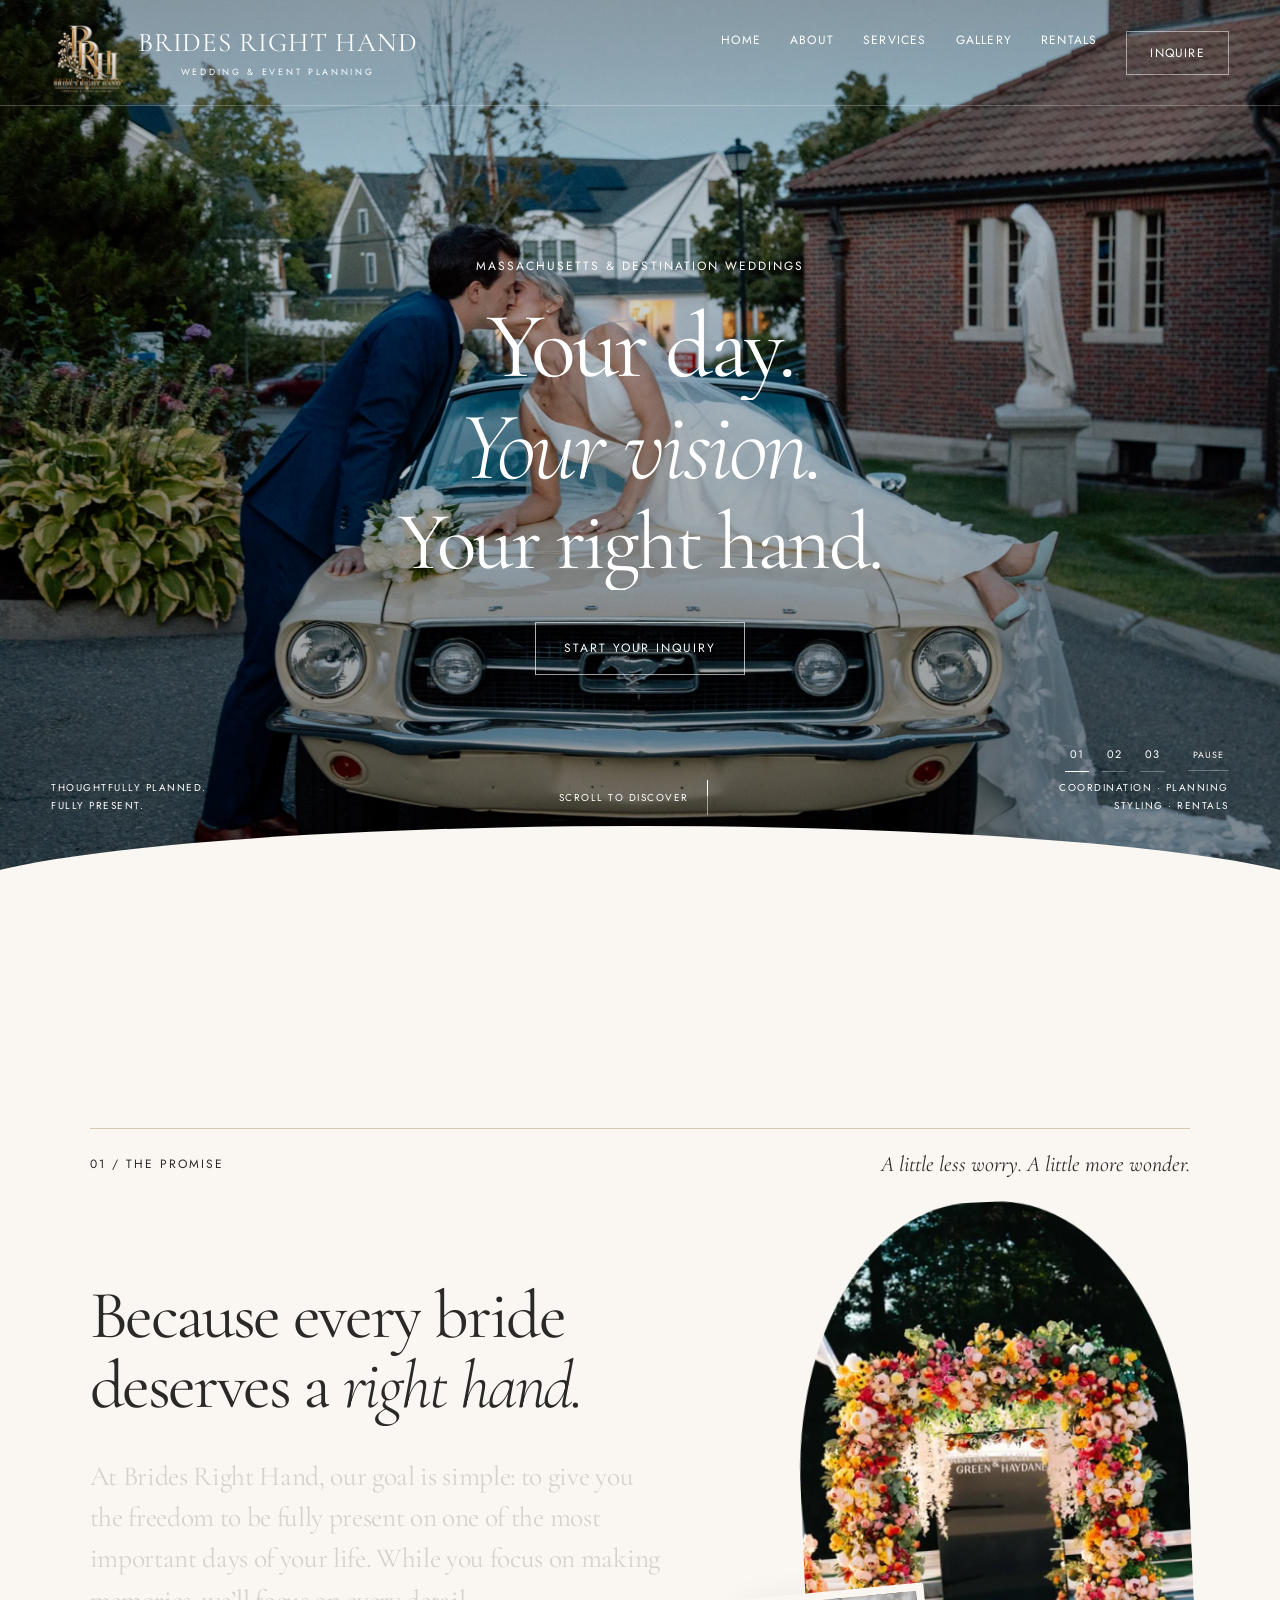
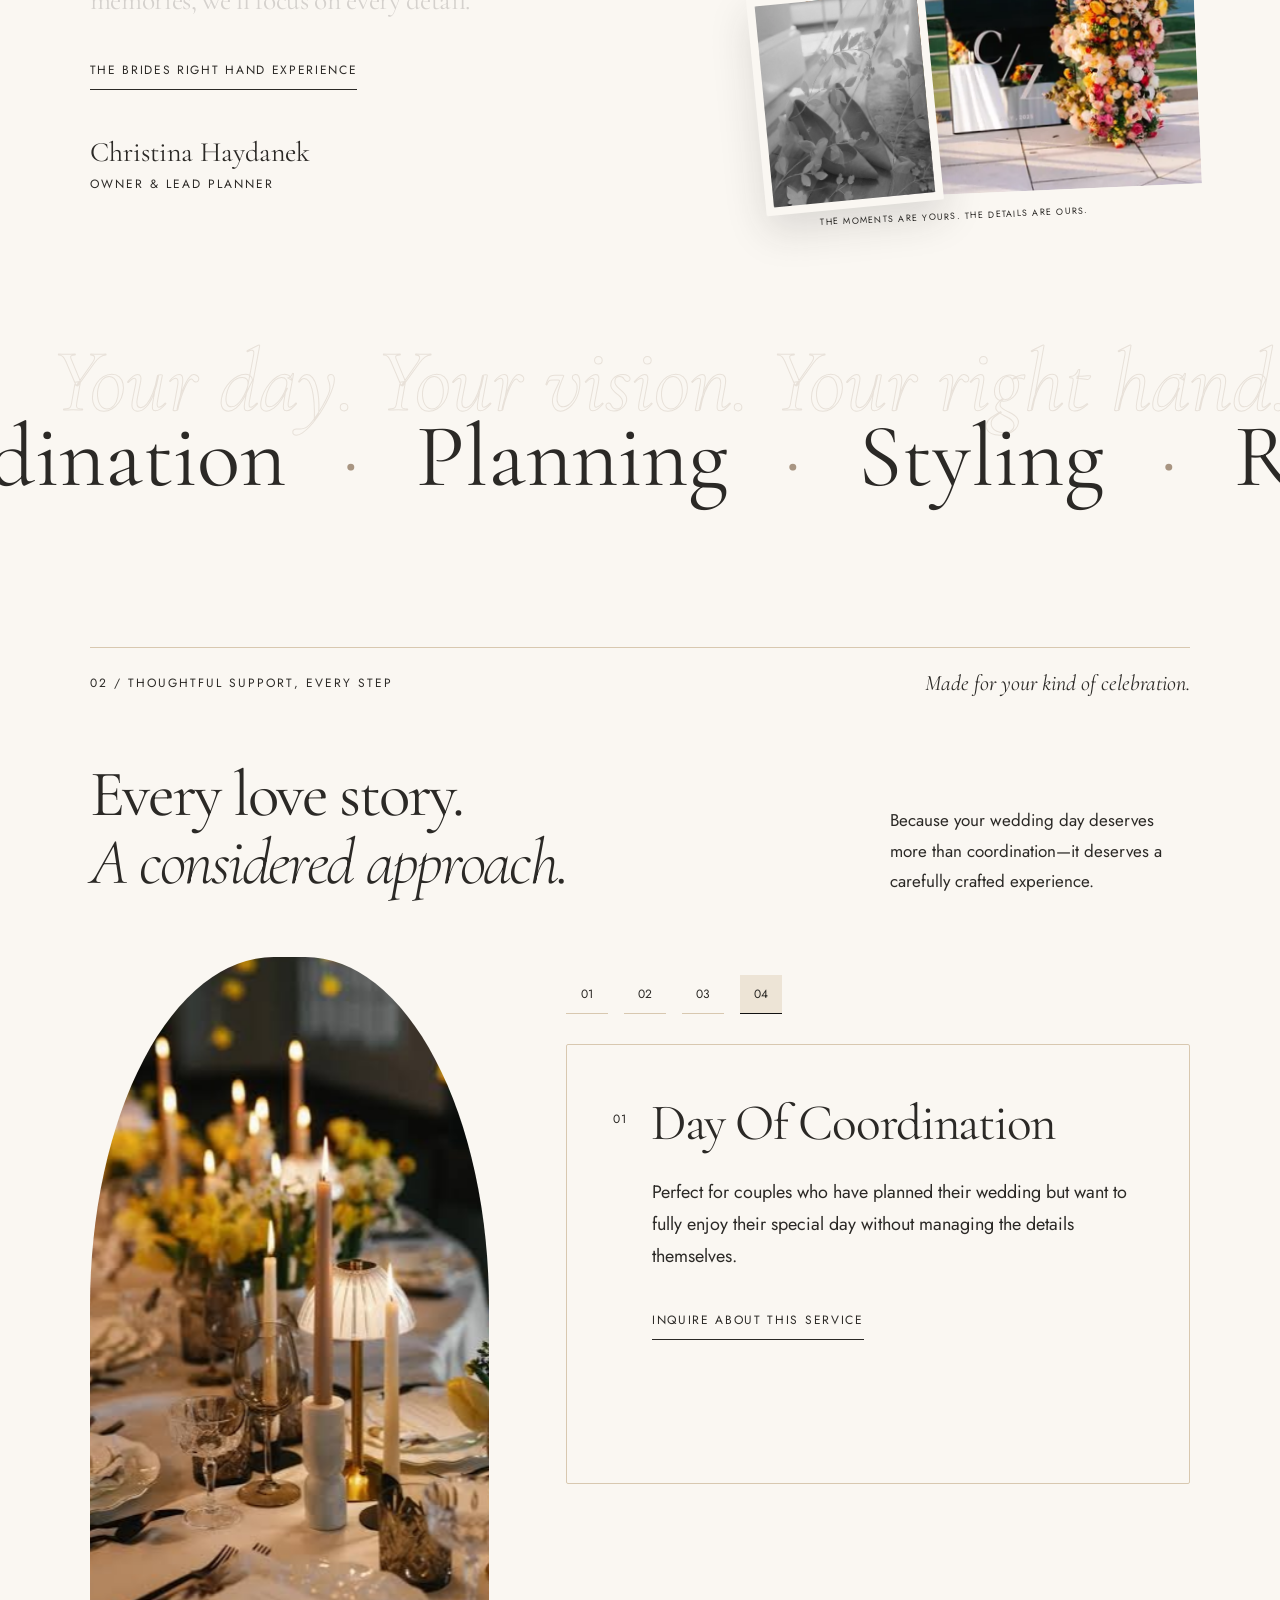
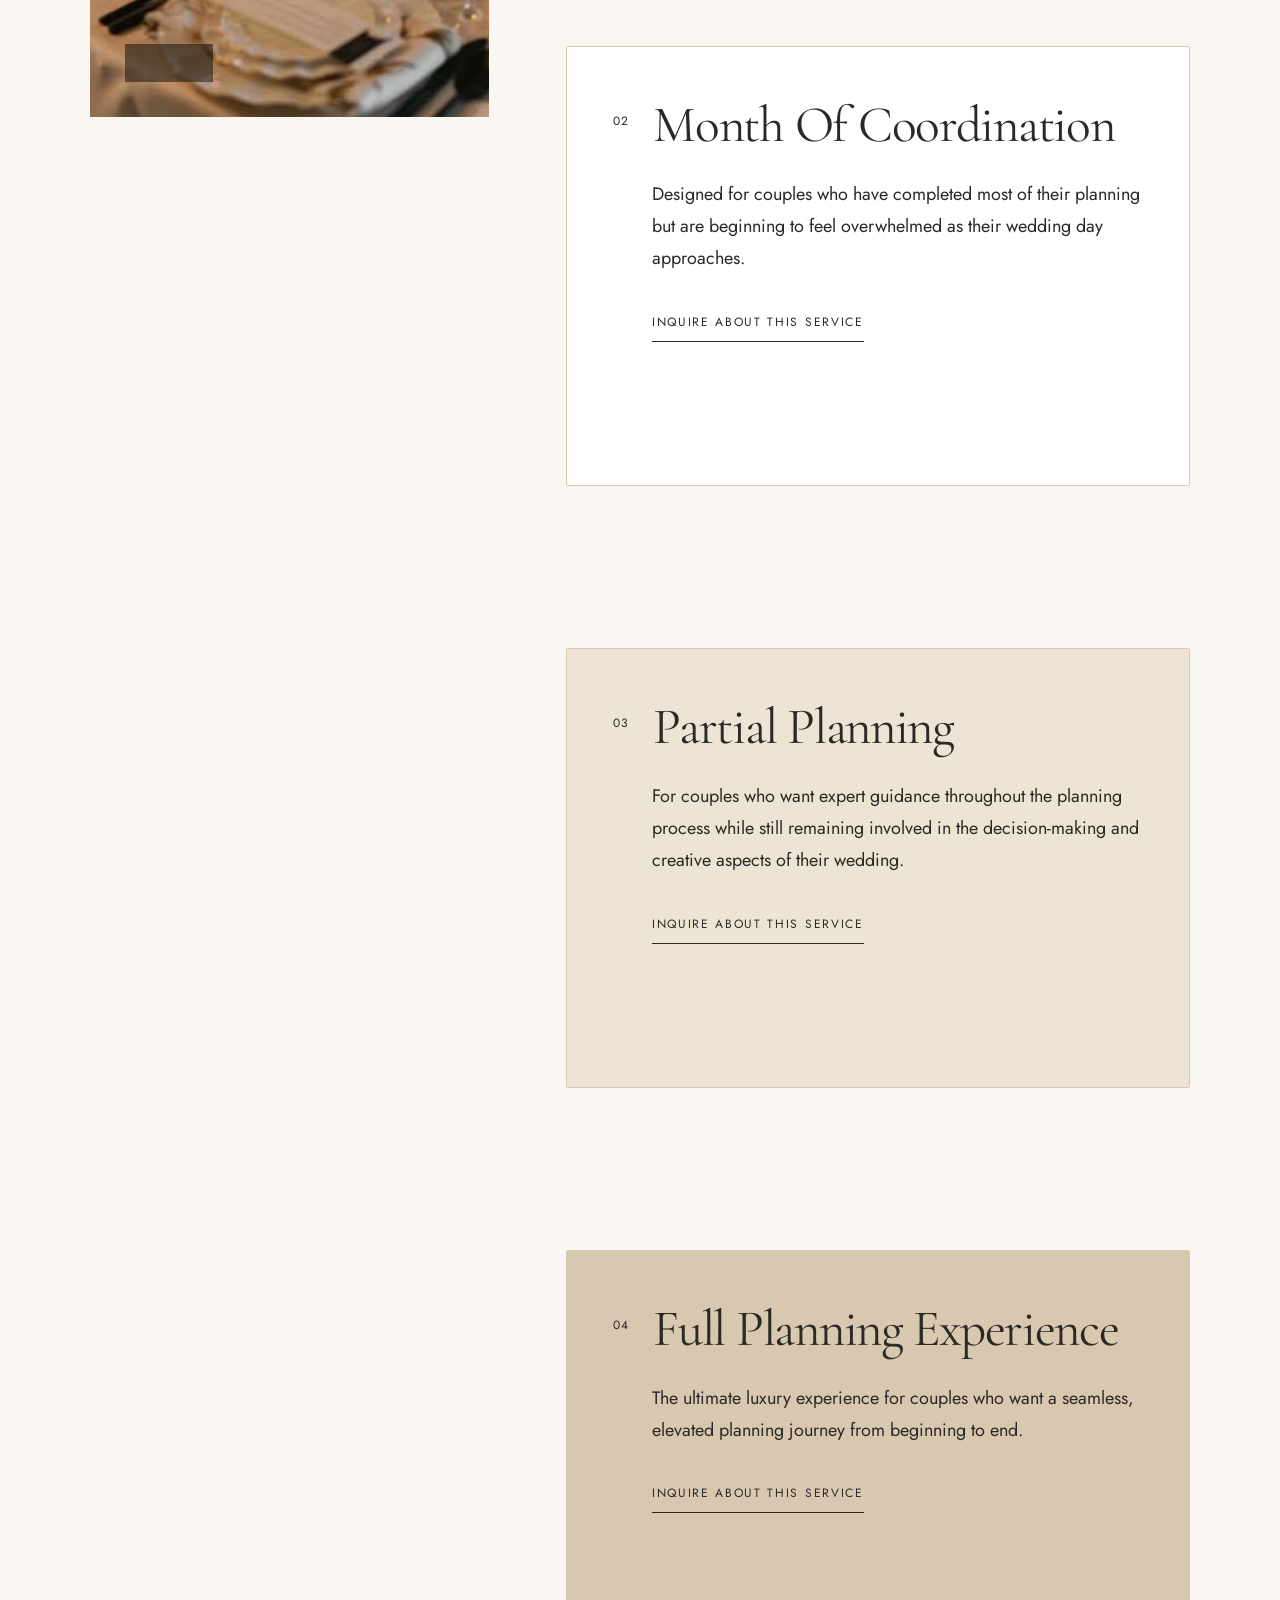
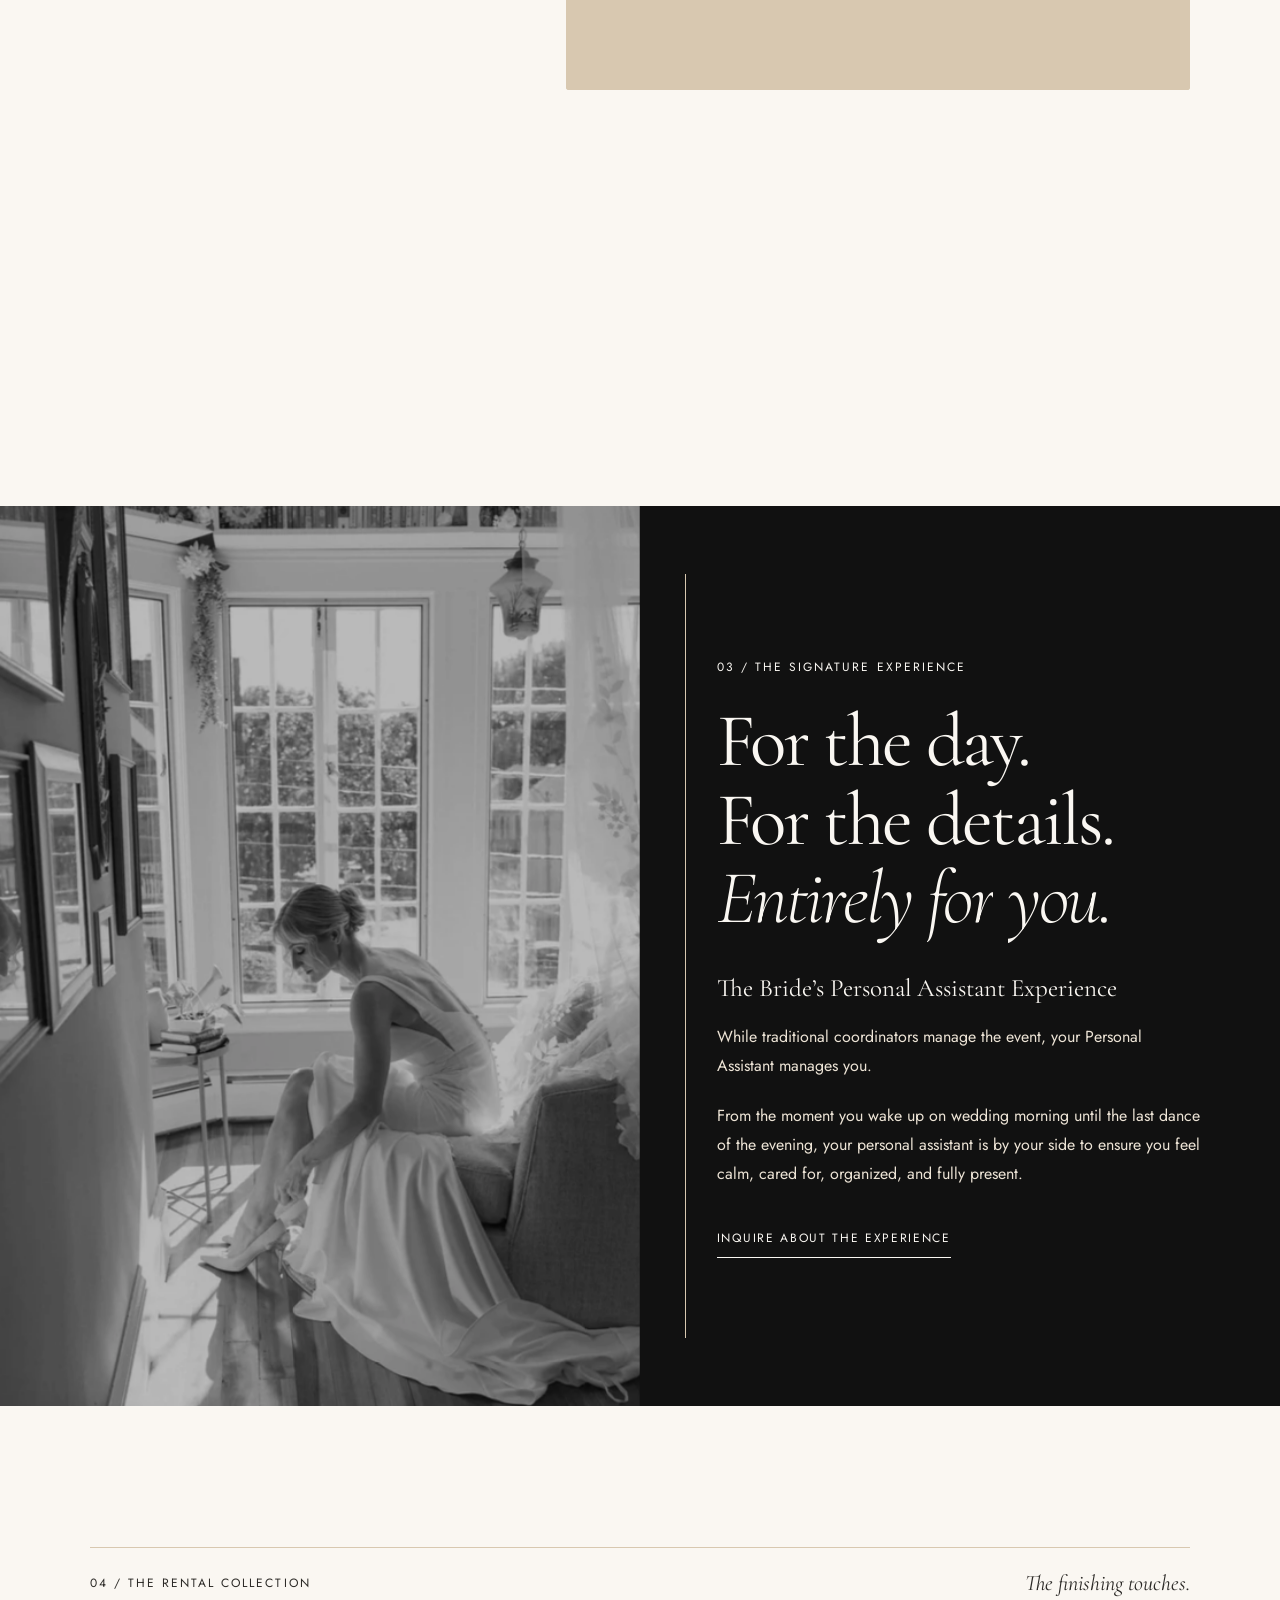
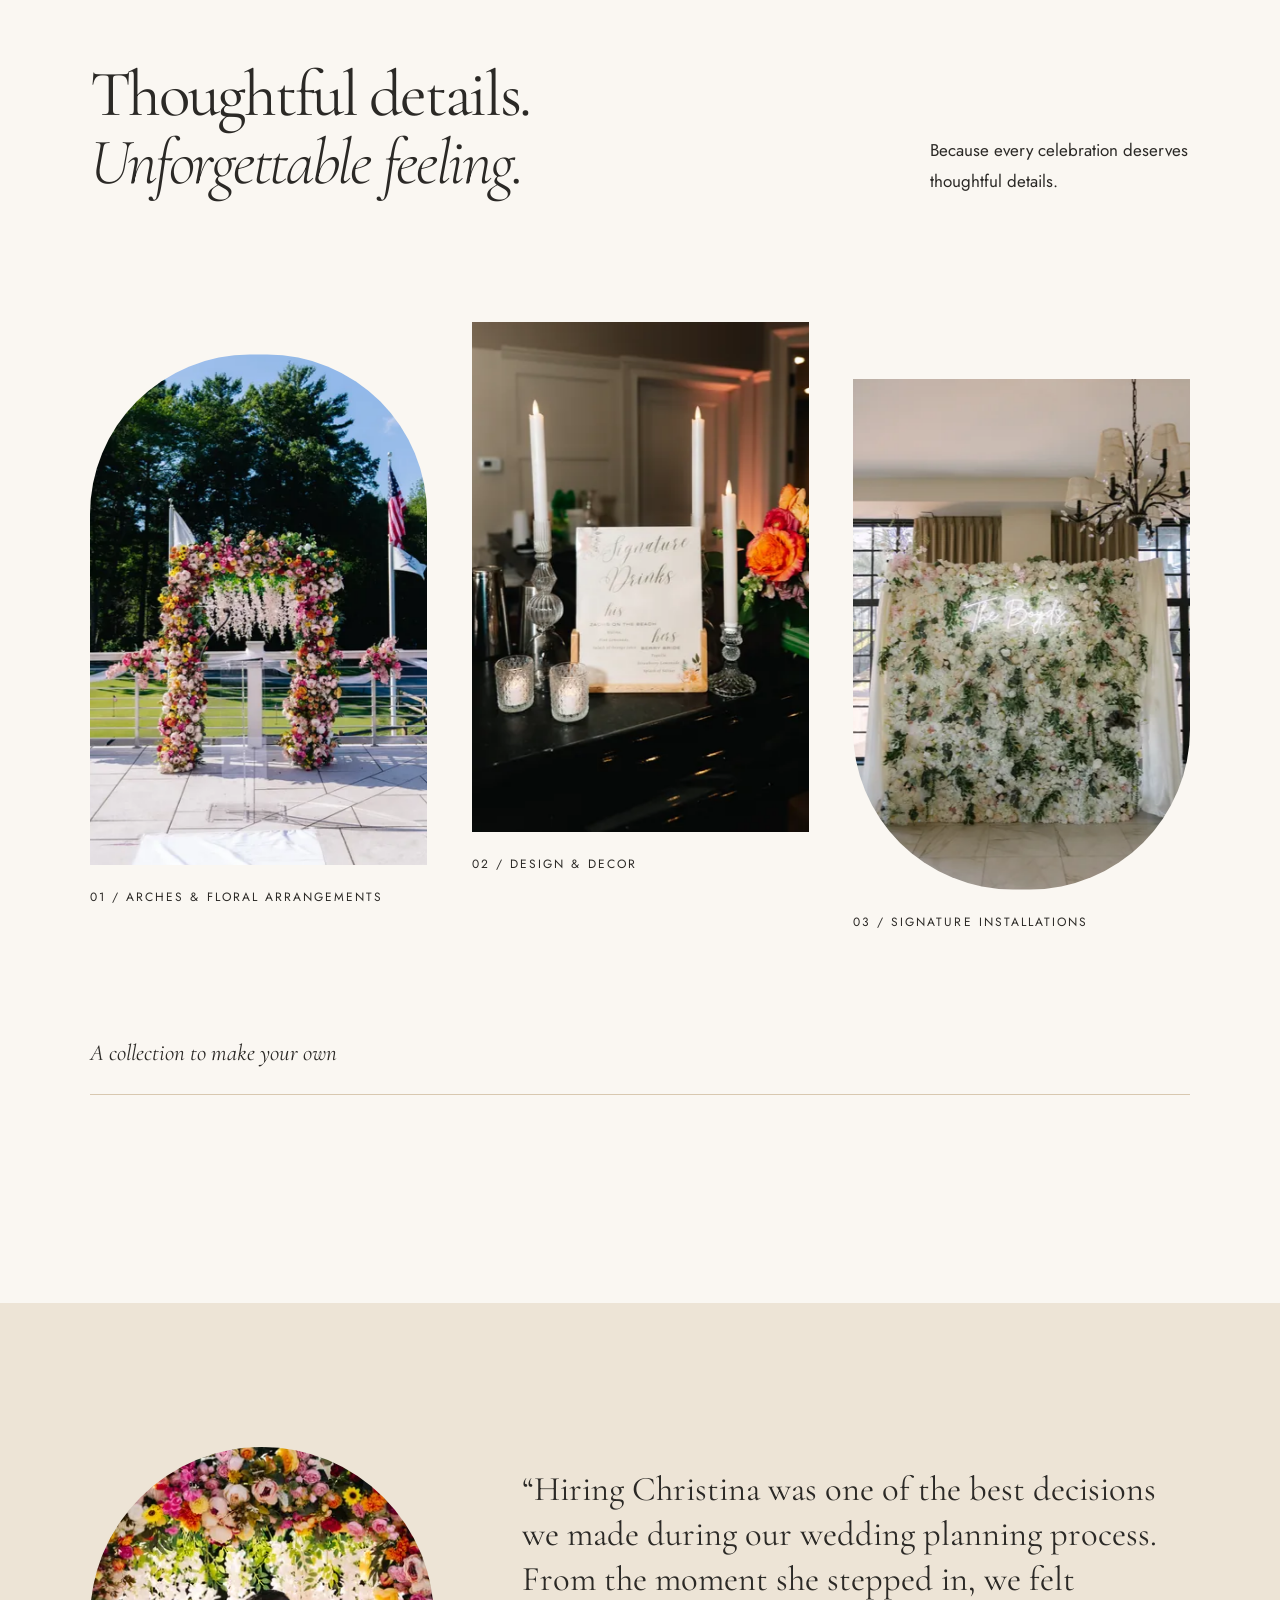
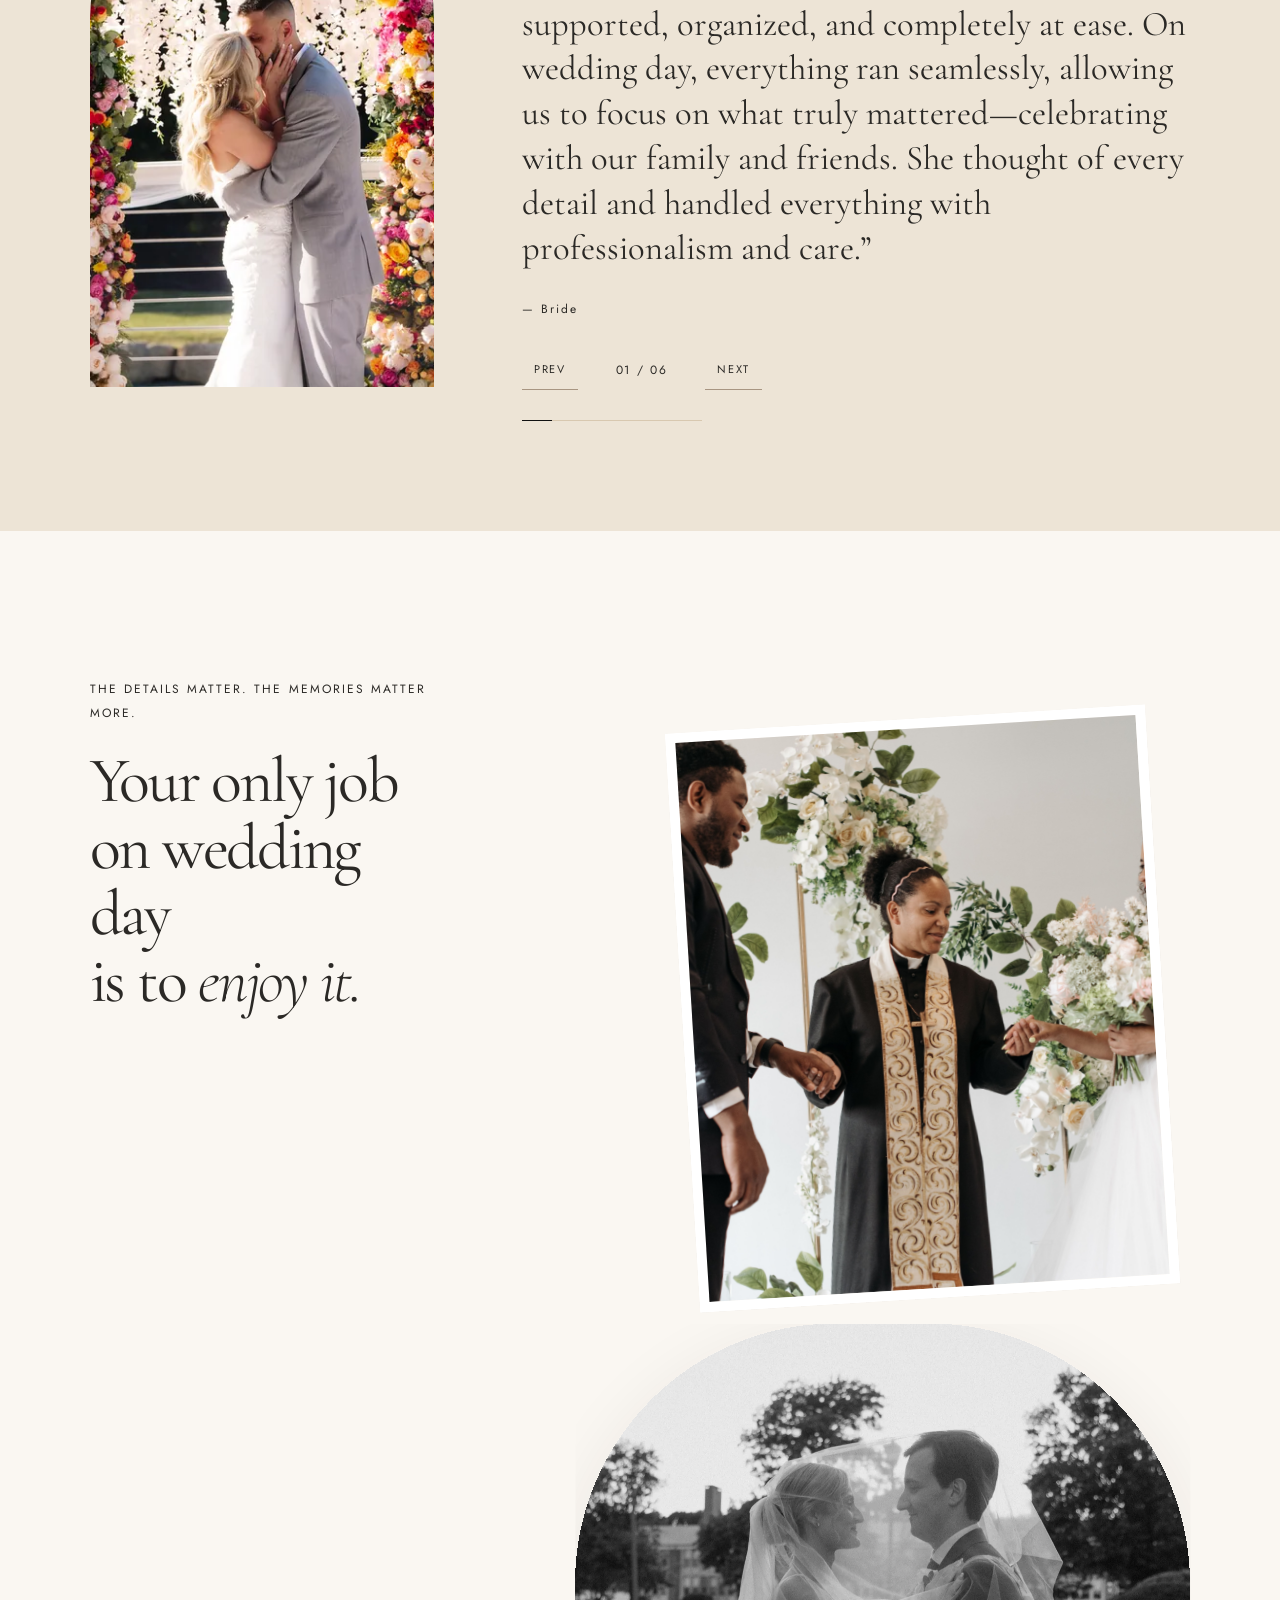
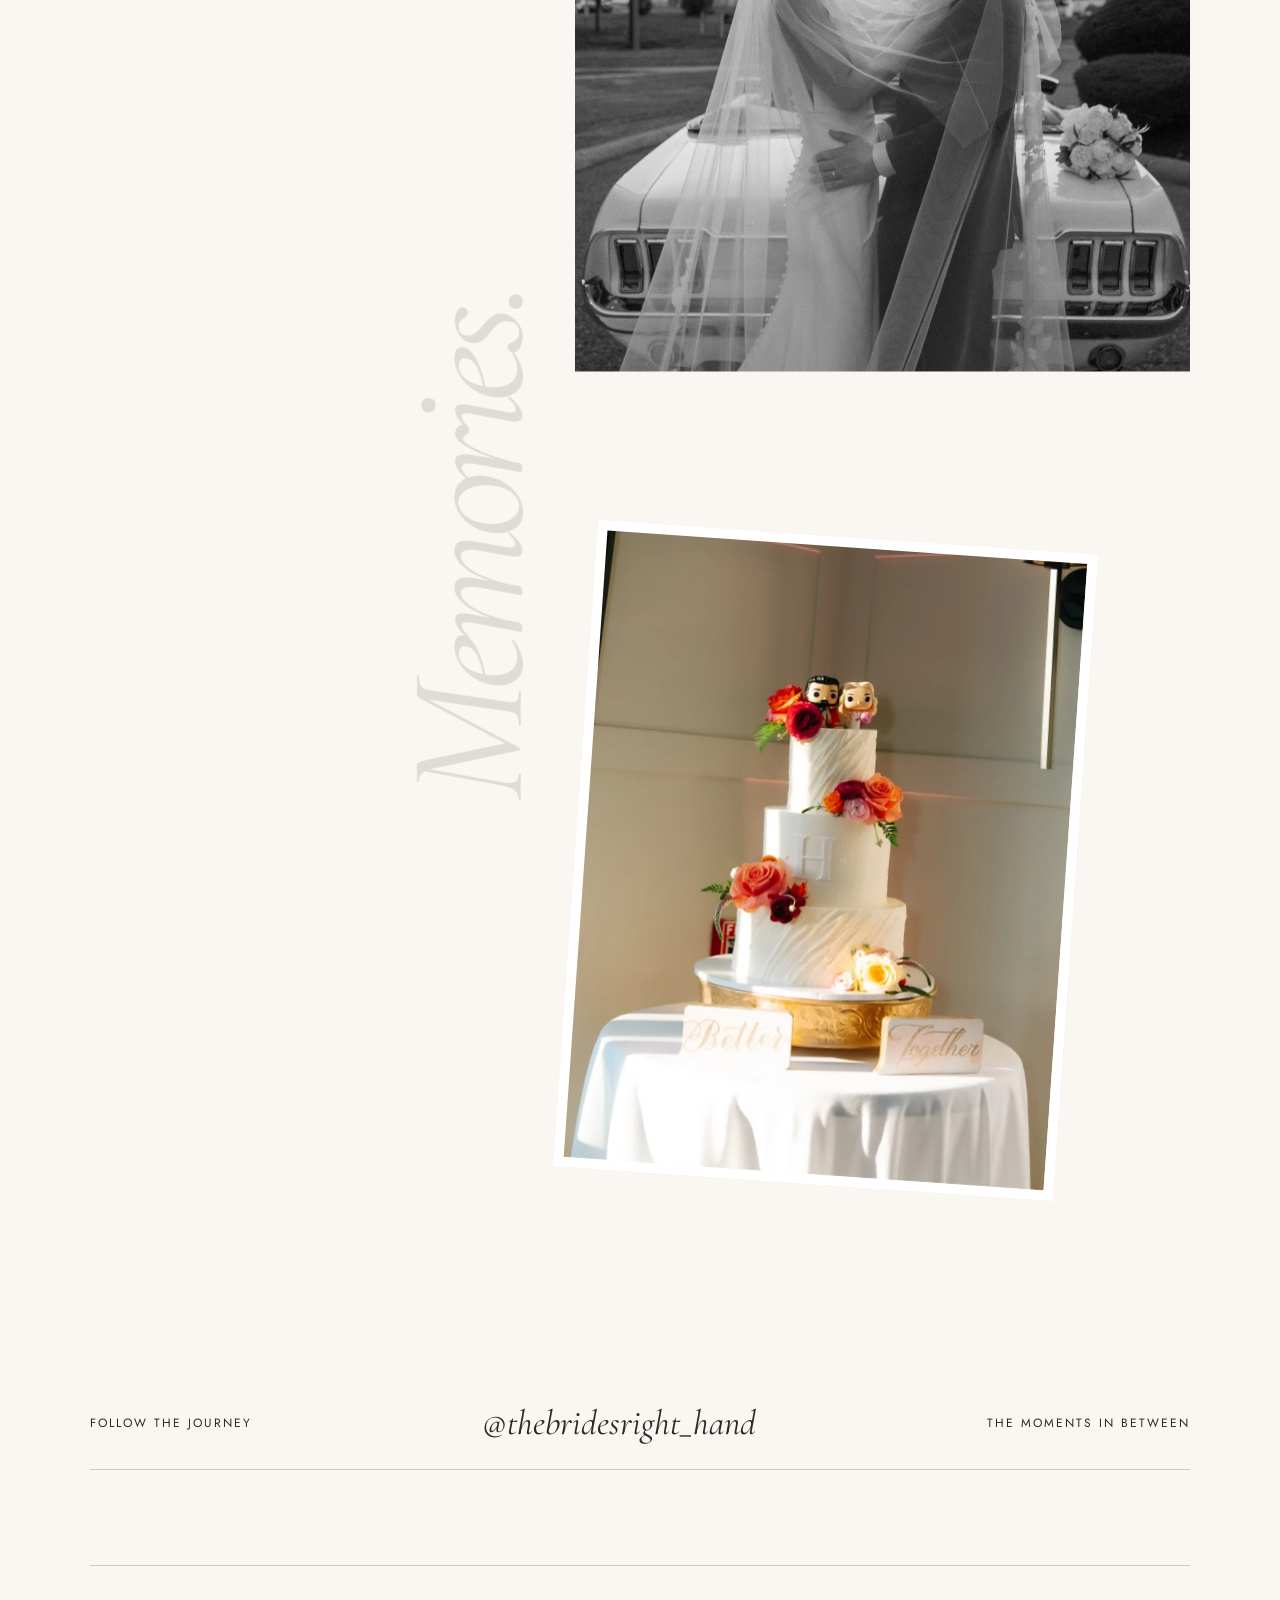
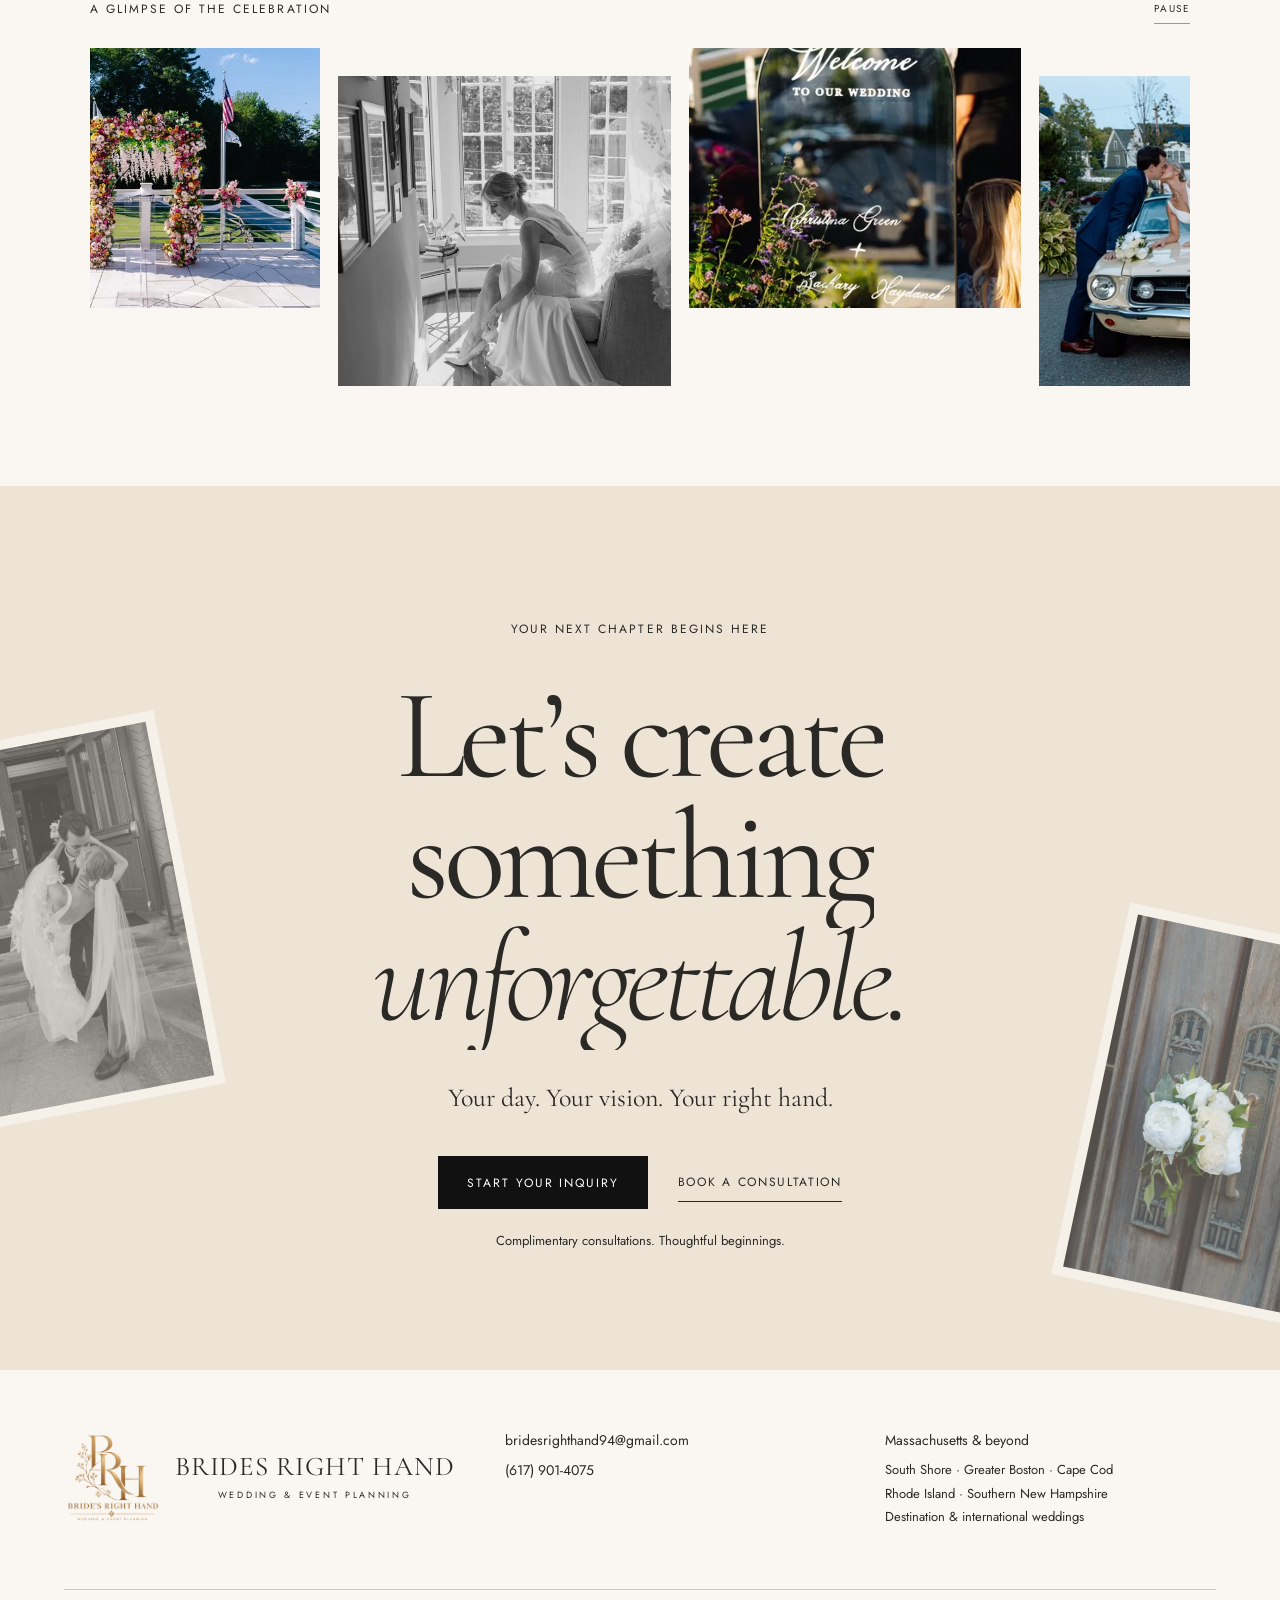
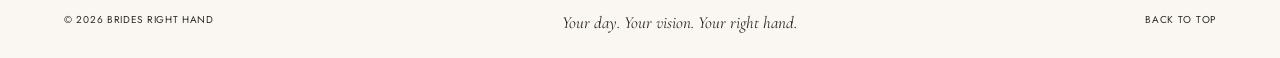
==== commit d03dec51: "Gallery page added" ====
--- a/index.html
+++ b/index.html
@@ -21,12 +21,12 @@
 <body>
     <div class="reading-progress" aria-hidden="true"></div><a class="skip" href="#main">Skip to content</a>
     <header id="header"><a class="wordmark" href="#home"><span class="header-logo-wrapper" aria-hidden="true"><img class="header-logo header-logo-white" src="assets/brh-logo-white.png" alt="" width="1254" height="1254" decoding="async"><img class="header-logo header-logo-gold" src="assets/brh-full-logo.png" alt="" width="826" height="786" decoding="async"></span><span class="wordmark-text">BRIDES RIGHT HAND<span>WEDDING & EVENT PLANNING</span></span></a>
-        <nav aria-label="Main navigation"><a href="#home" aria-current="page">Home</a><a href="about.html">About</a><a href="services.html">Services</a><a href="#rentals">Rentals</a><a href="contact.html" class="header-inquire">Inquire</a></nav><button class="menu-toggle"
+        <nav aria-label="Main navigation"><a href="#home" aria-current="page">Home</a><a href="about.html">About</a><a href="services.html">Services</a><a href="gallery/gallery.html">Gallery</a><a href="#rentals">Rentals</a><a href="contact.html" class="header-inquire">Inquire</a></nav><button class="menu-toggle"
             aria-expanded="false" aria-controls="mobile-menu" aria-label="Open menu"><span></span><span></span></button>
     </header>
     <dialog id="mobile-menu"><button class="menu-close" aria-label="Close menu">Close ×</button><span
             class="eyebrow">BRIDES RIGHT HAND</span>
-        <nav aria-label="Mobile navigation"><a href="#home" aria-current="page">Home</a><a href="about.html">About</a><a href="services.html">Services</a><a href="#rentals">Rentals</a><a href="contact.html">Inquire</a></nav><img src="assets/optimized/photo-sweetheart-table-600w.webp" srcset="assets/optimized/photo-sweetheart-table-600w.webp 600w, assets/optimized/photo-sweetheart-table-1200w.webp 1200w" sizes="(max-width: 600px) 100vw, 400px" alt="Candlelit wedding reception sweetheart table with draped backdrop and floral centerpiece" loading="lazy" width="600" height="900">
+        <nav aria-label="Mobile navigation"><a href="#home" aria-current="page">Home</a><a href="about.html">About</a><a href="services.html">Services</a><a href="gallery/gallery.html">Gallery</a><a href="#rentals">Rentals</a><a href="contact.html">Inquire</a></nav><img src="assets/optimized/photo-sweetheart-table-600w.webp" srcset="assets/optimized/photo-sweetheart-table-600w.webp 600w, assets/optimized/photo-sweetheart-table-1200w.webp 1200w" sizes="(max-width: 600px) 100vw, 400px" alt="Candlelit wedding reception sweetheart table with draped backdrop and floral centerpiece" loading="lazy" width="600" height="900">
         <p>Your day. Your vision. Your right hand.</p>
     </dialog>
     <main id="main">
--- a/style.css
+++ b/style.css
@@ -419,6 +419,7 @@
 body.page-about #header,
 body.page-services #header,
 body.page-contact #header,
+body.page-gallery #header,
 header.header-solid {
   background: rgba(250, 247, 242, 0.96);
   color: var(--charcoal);
@@ -428,24 +429,28 @@
 }
 body.page-about #header .header-logo-white,
 body.page-contact #header .header-logo-white,
+body.page-gallery #header .header-logo-white,
 header.header-solid .header-logo-white {
   opacity: 0;
   visibility: hidden;
 }
 body.page-about #header .header-logo-gold,
 body.page-contact #header .header-logo-gold,
+body.page-gallery #header .header-logo-gold,
 header.header-solid .header-logo-gold {
   opacity: 1;
   visibility: visible;
 }
 body.page-about #header .header-inquire,
 body.page-contact #header .header-inquire,
+body.page-gallery #header .header-inquire,
 header.header-solid .header-inquire {
   border-color: var(--taupe);
   color: var(--charcoal);
 }
 body.page-about #header .header-inquire:hover,
 body.page-contact #header .header-inquire:hover,
+body.page-gallery #header .header-inquire:hover,
 header.header-solid .header-inquire:hover {
   background: var(--ink);
   color: var(--pure-white);
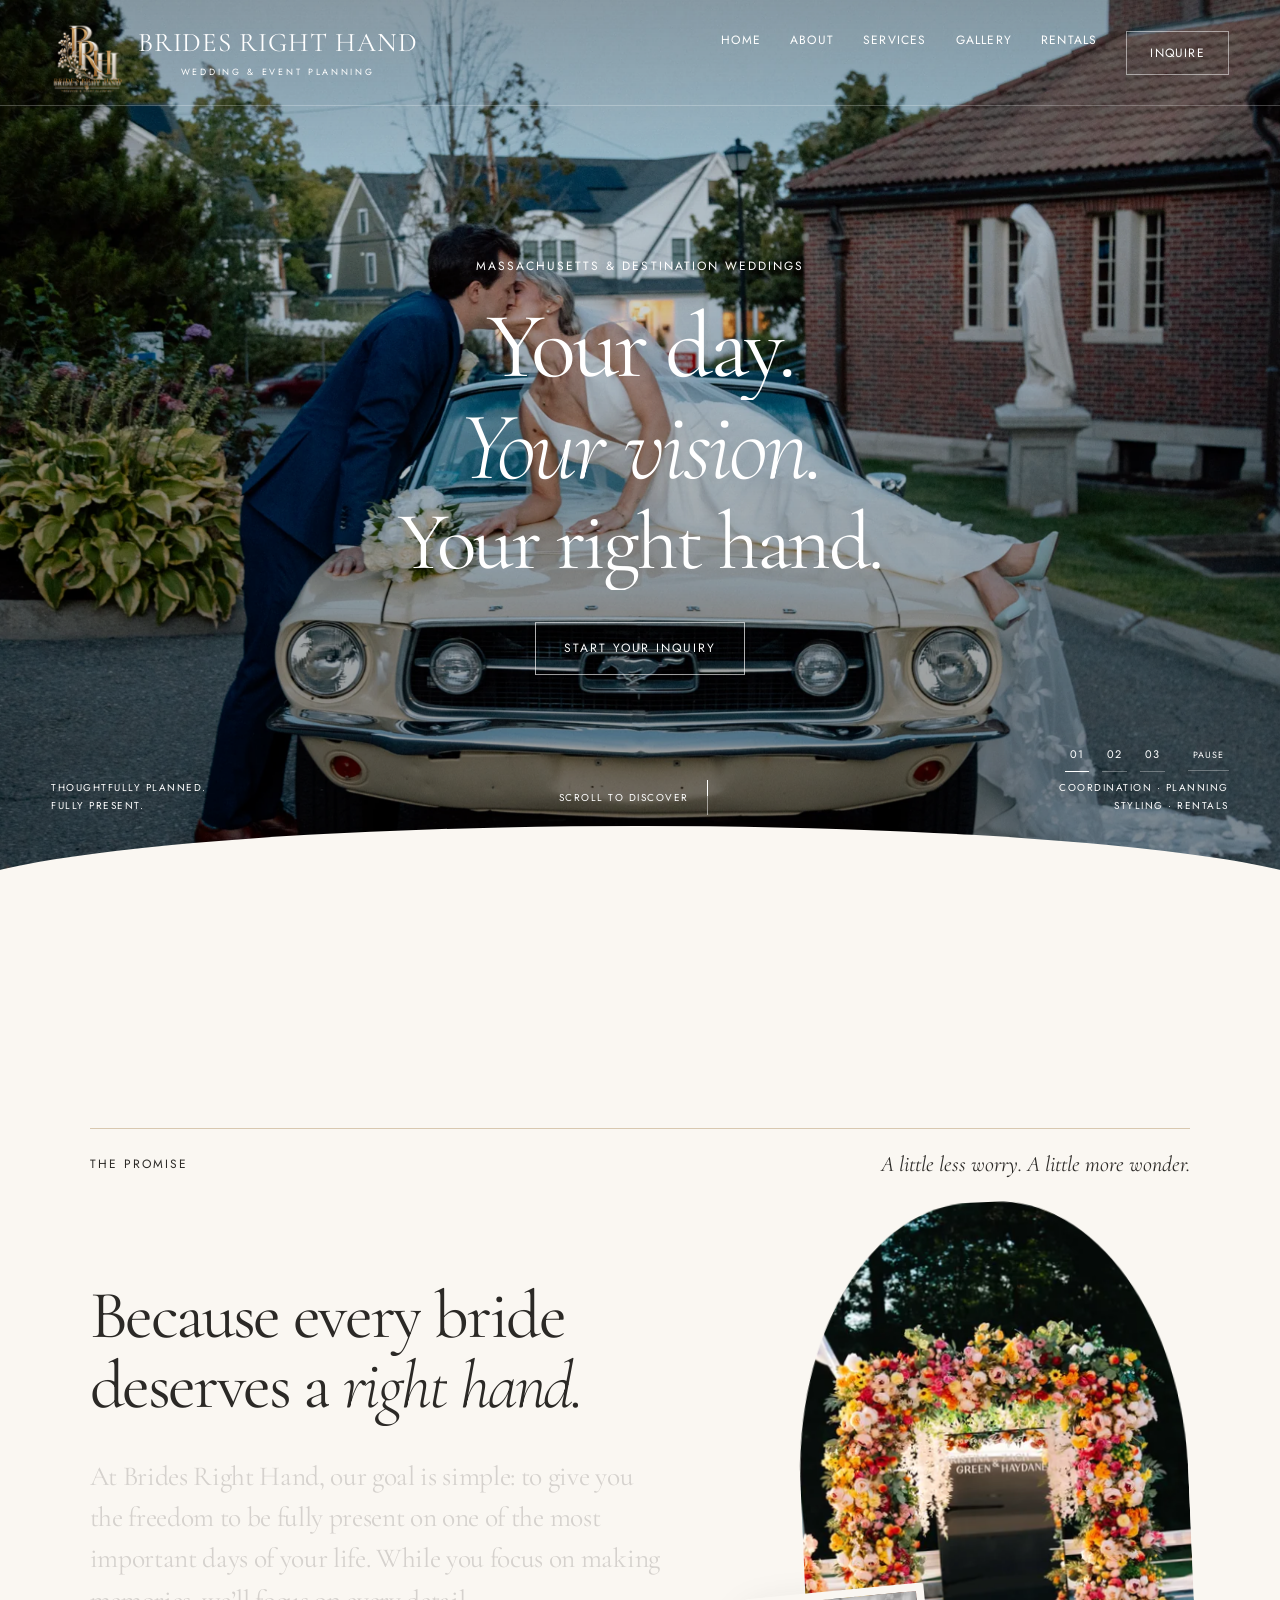
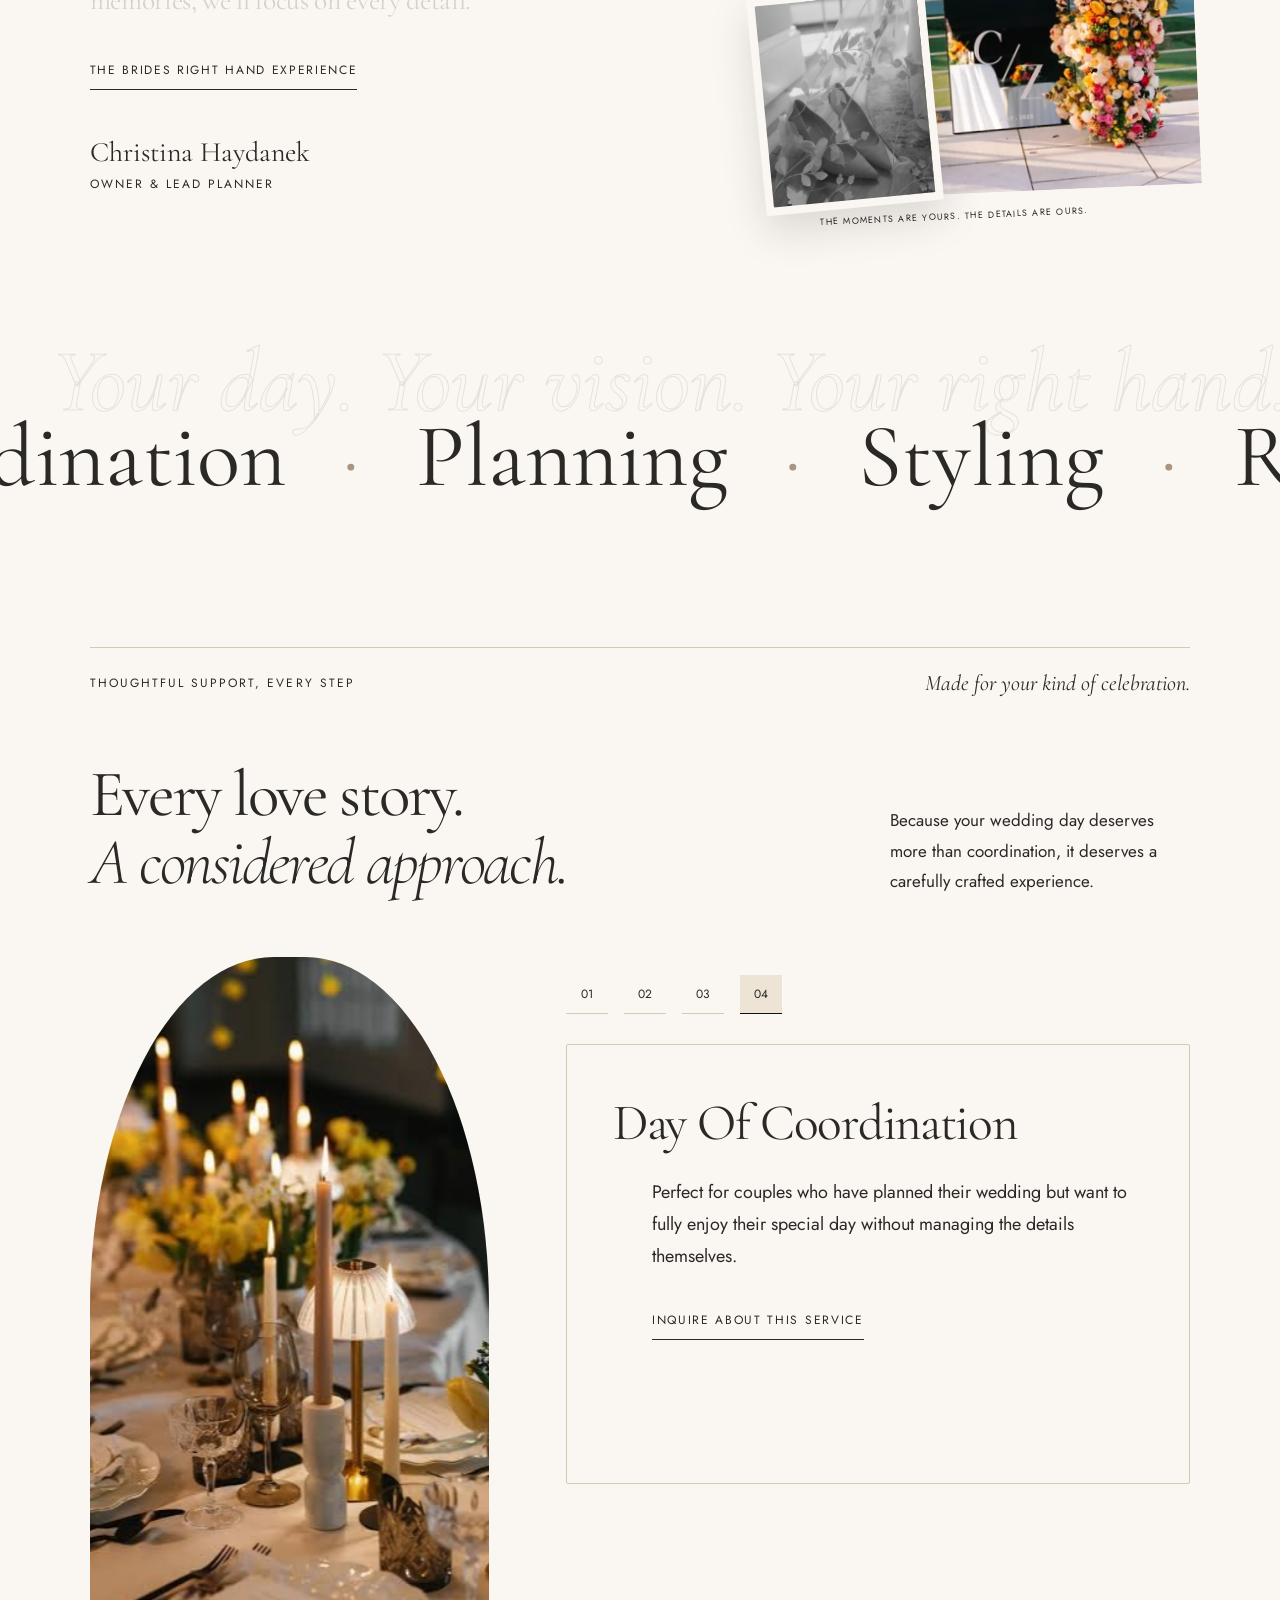
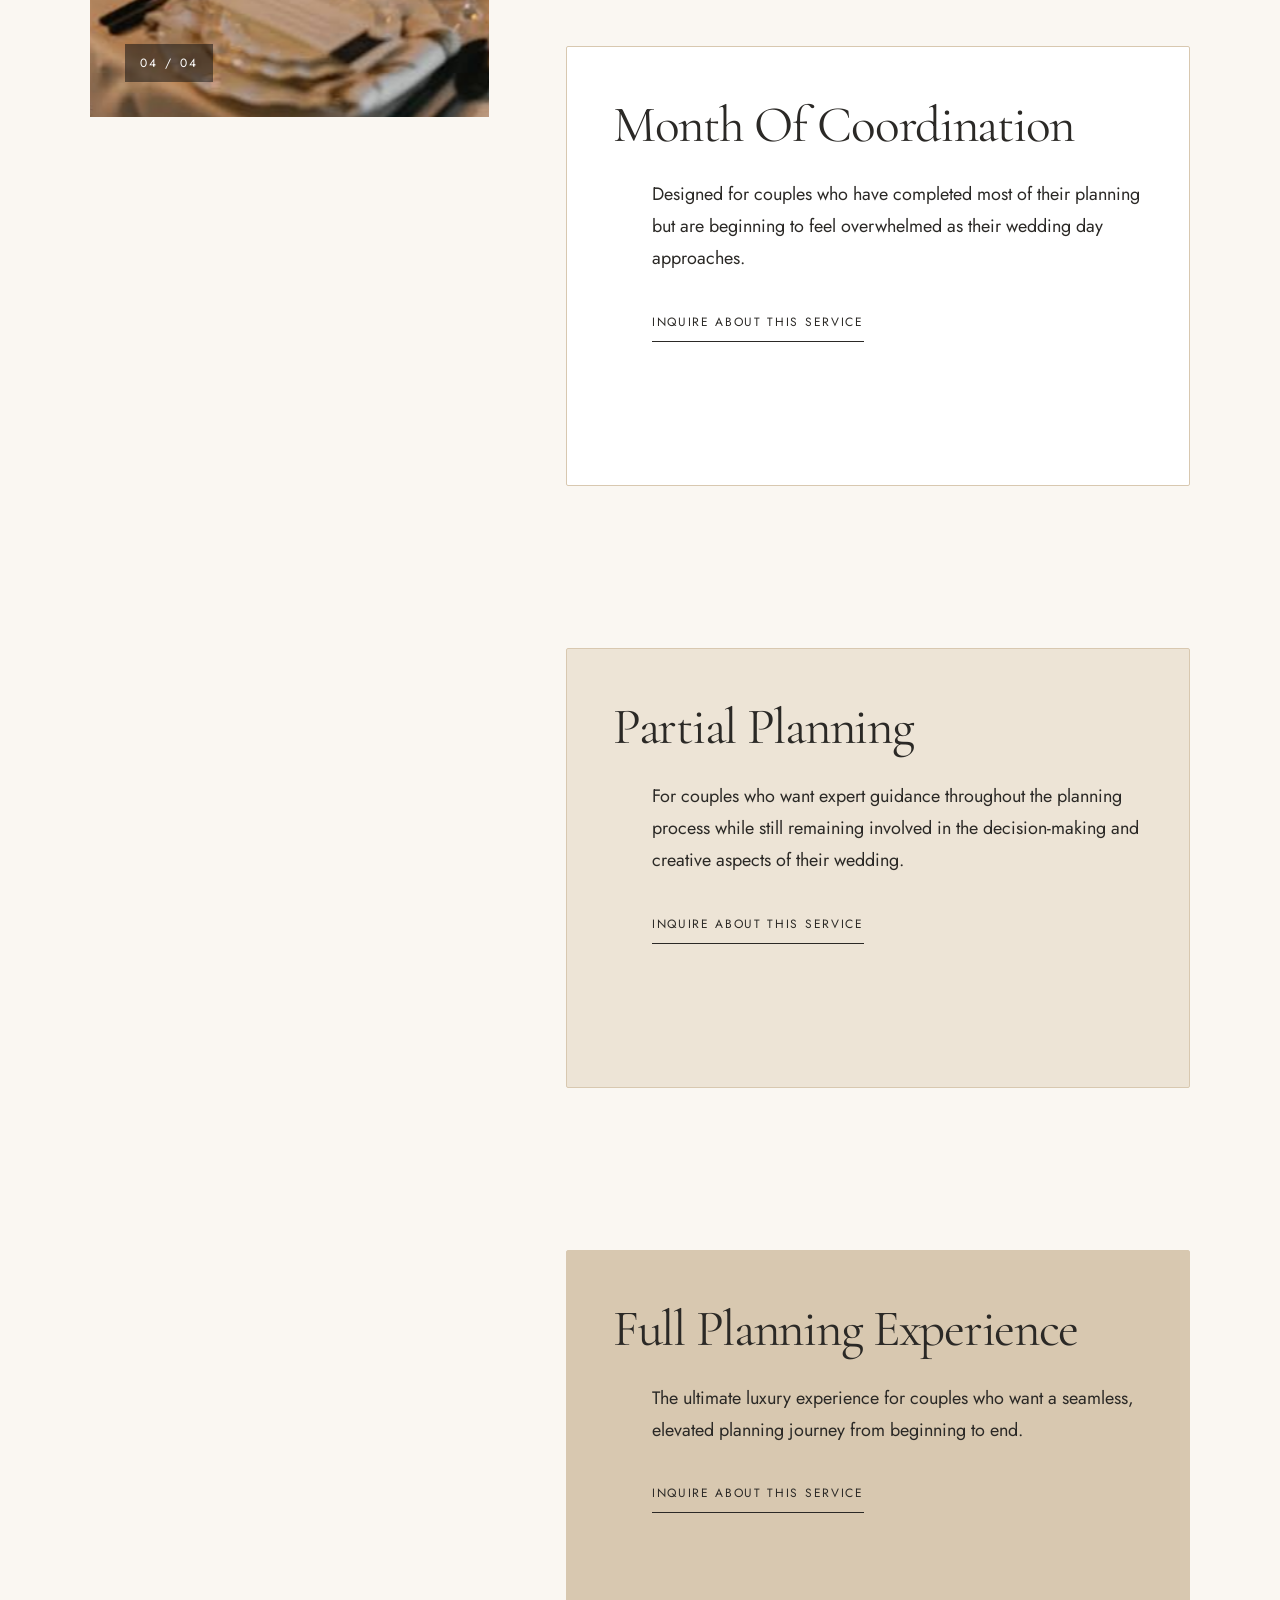
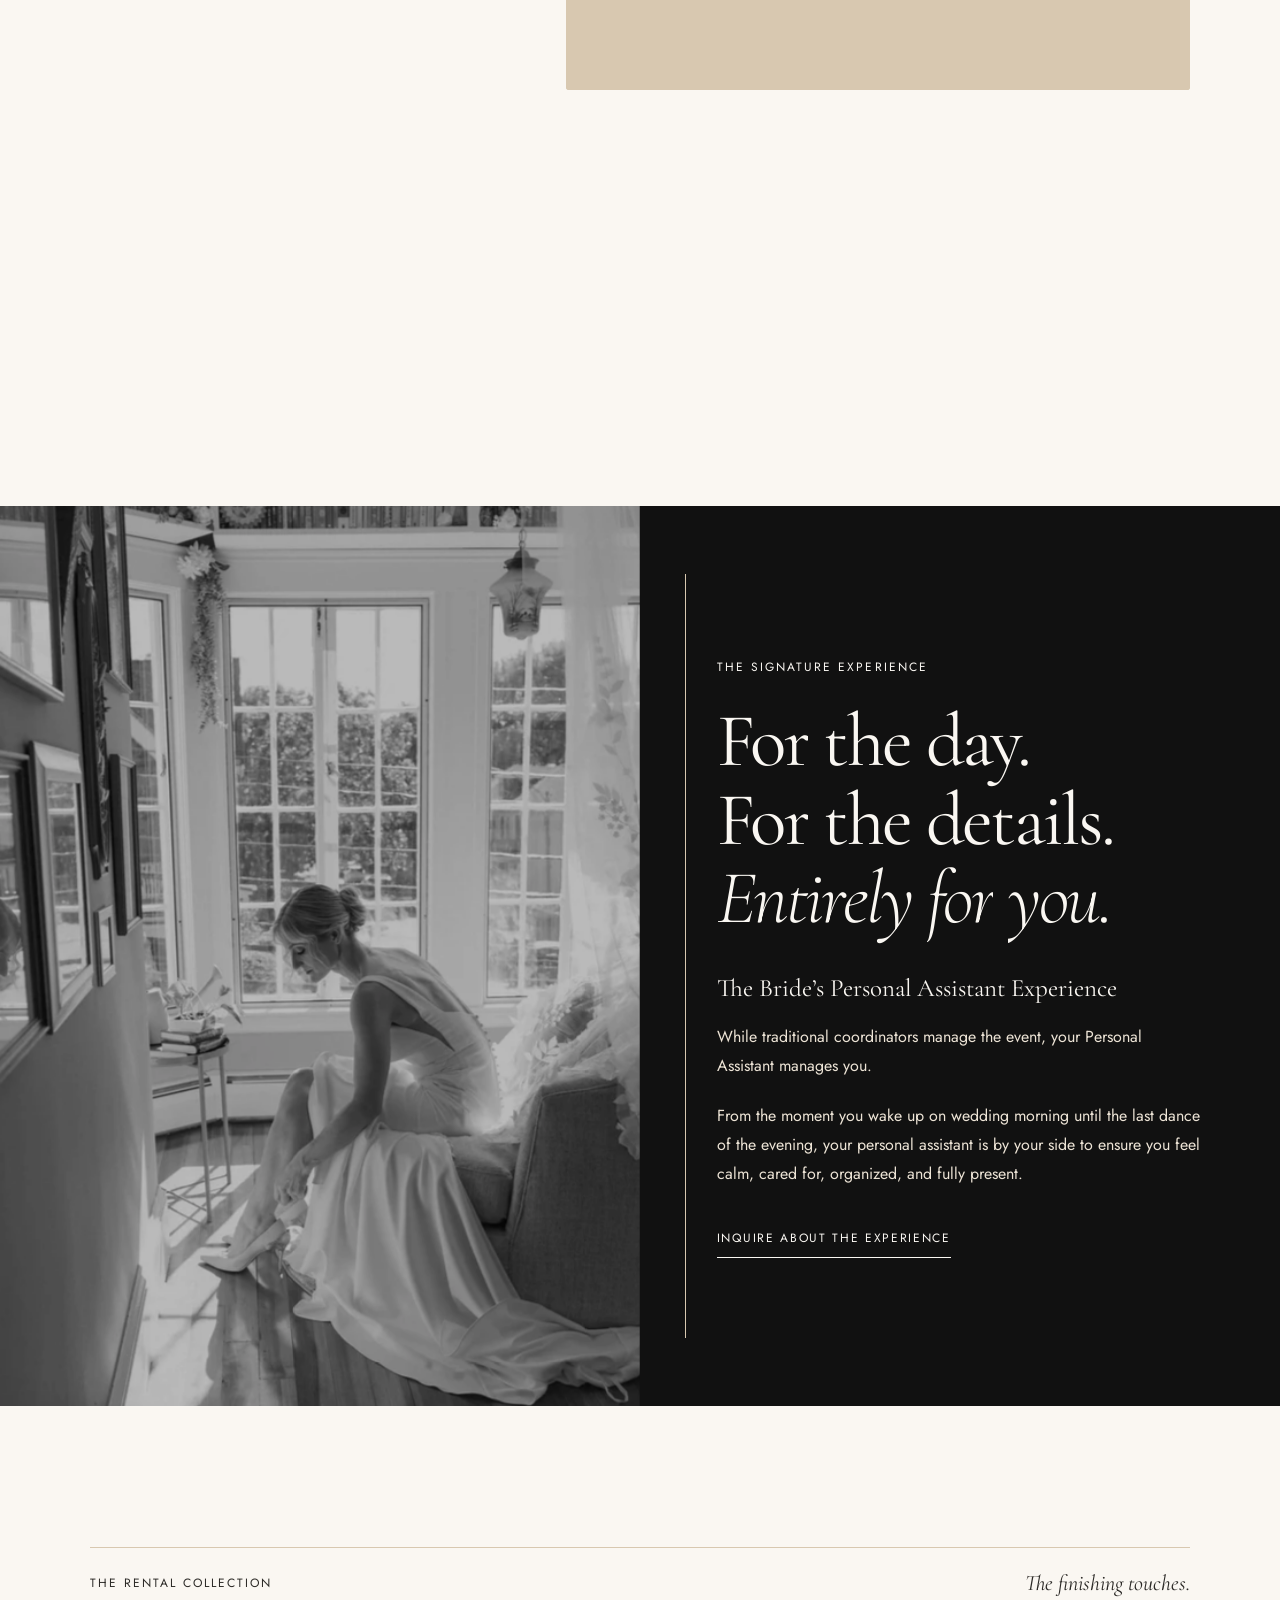
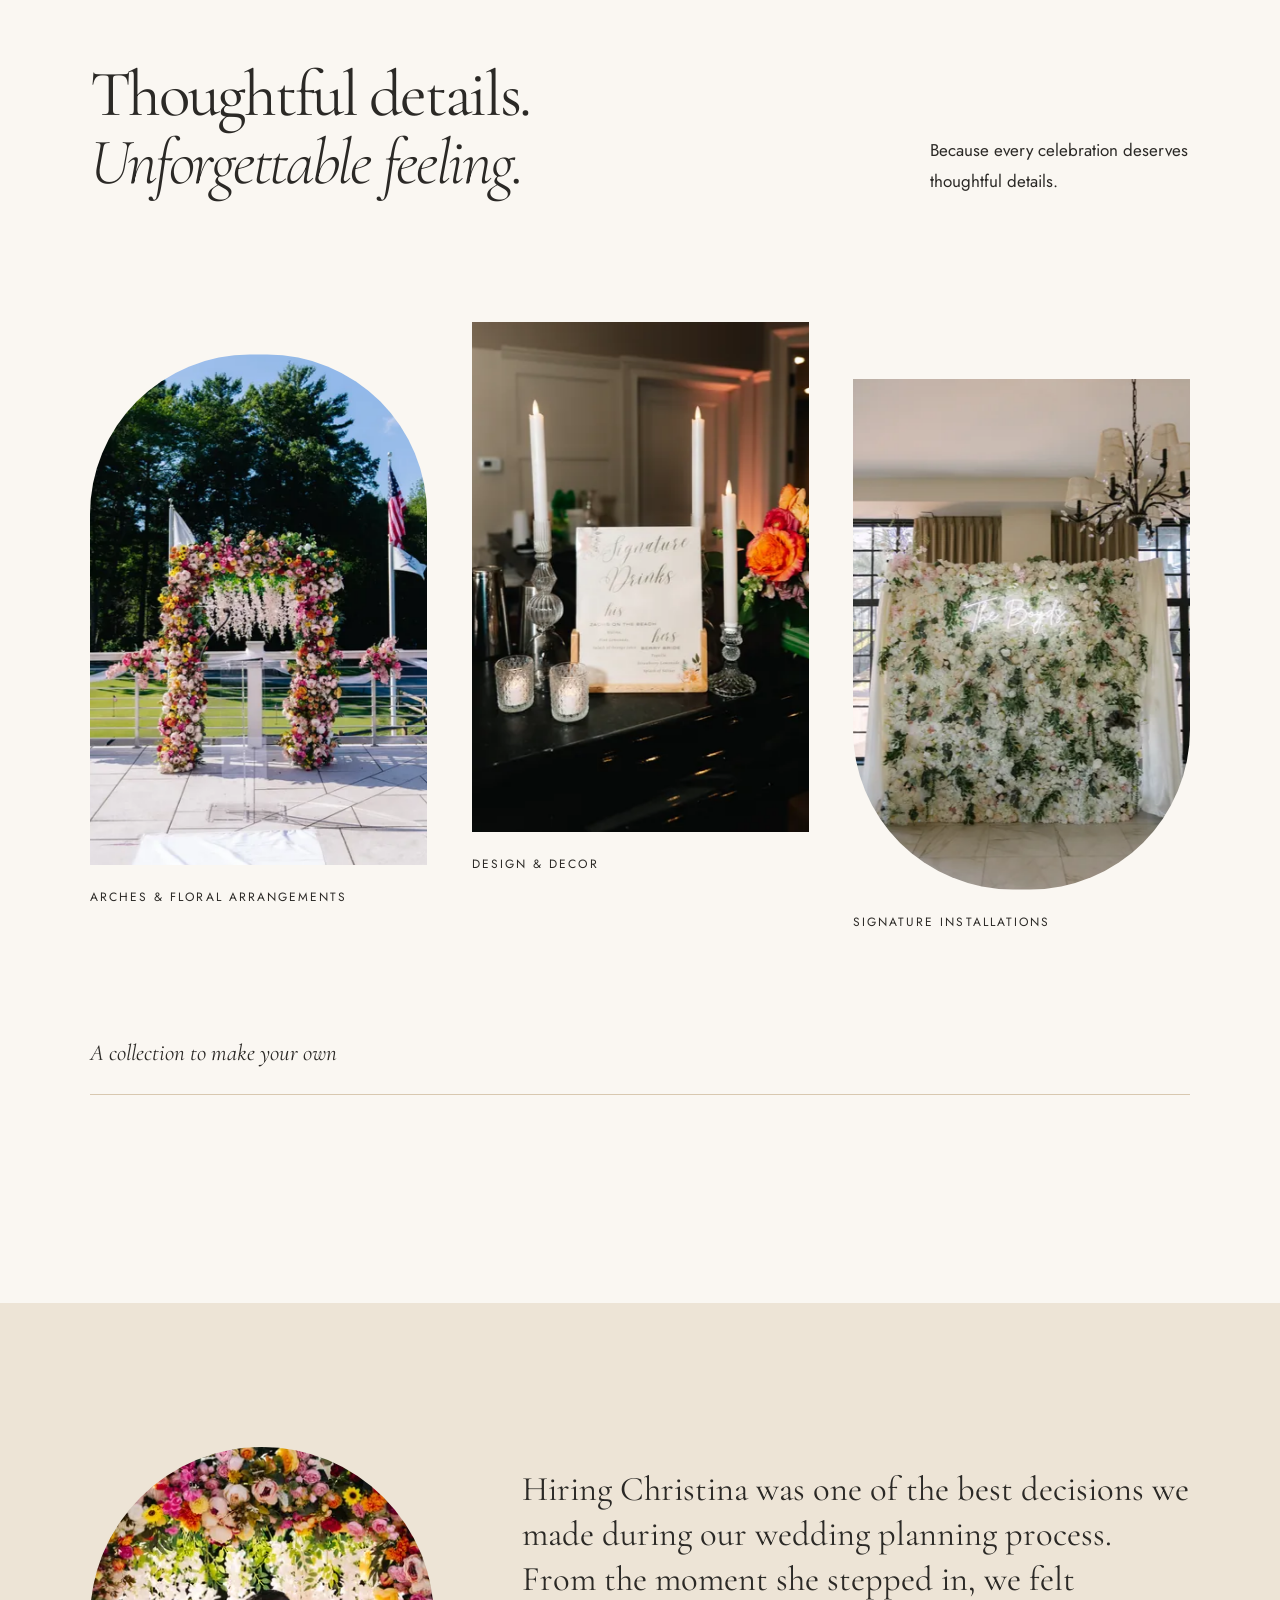
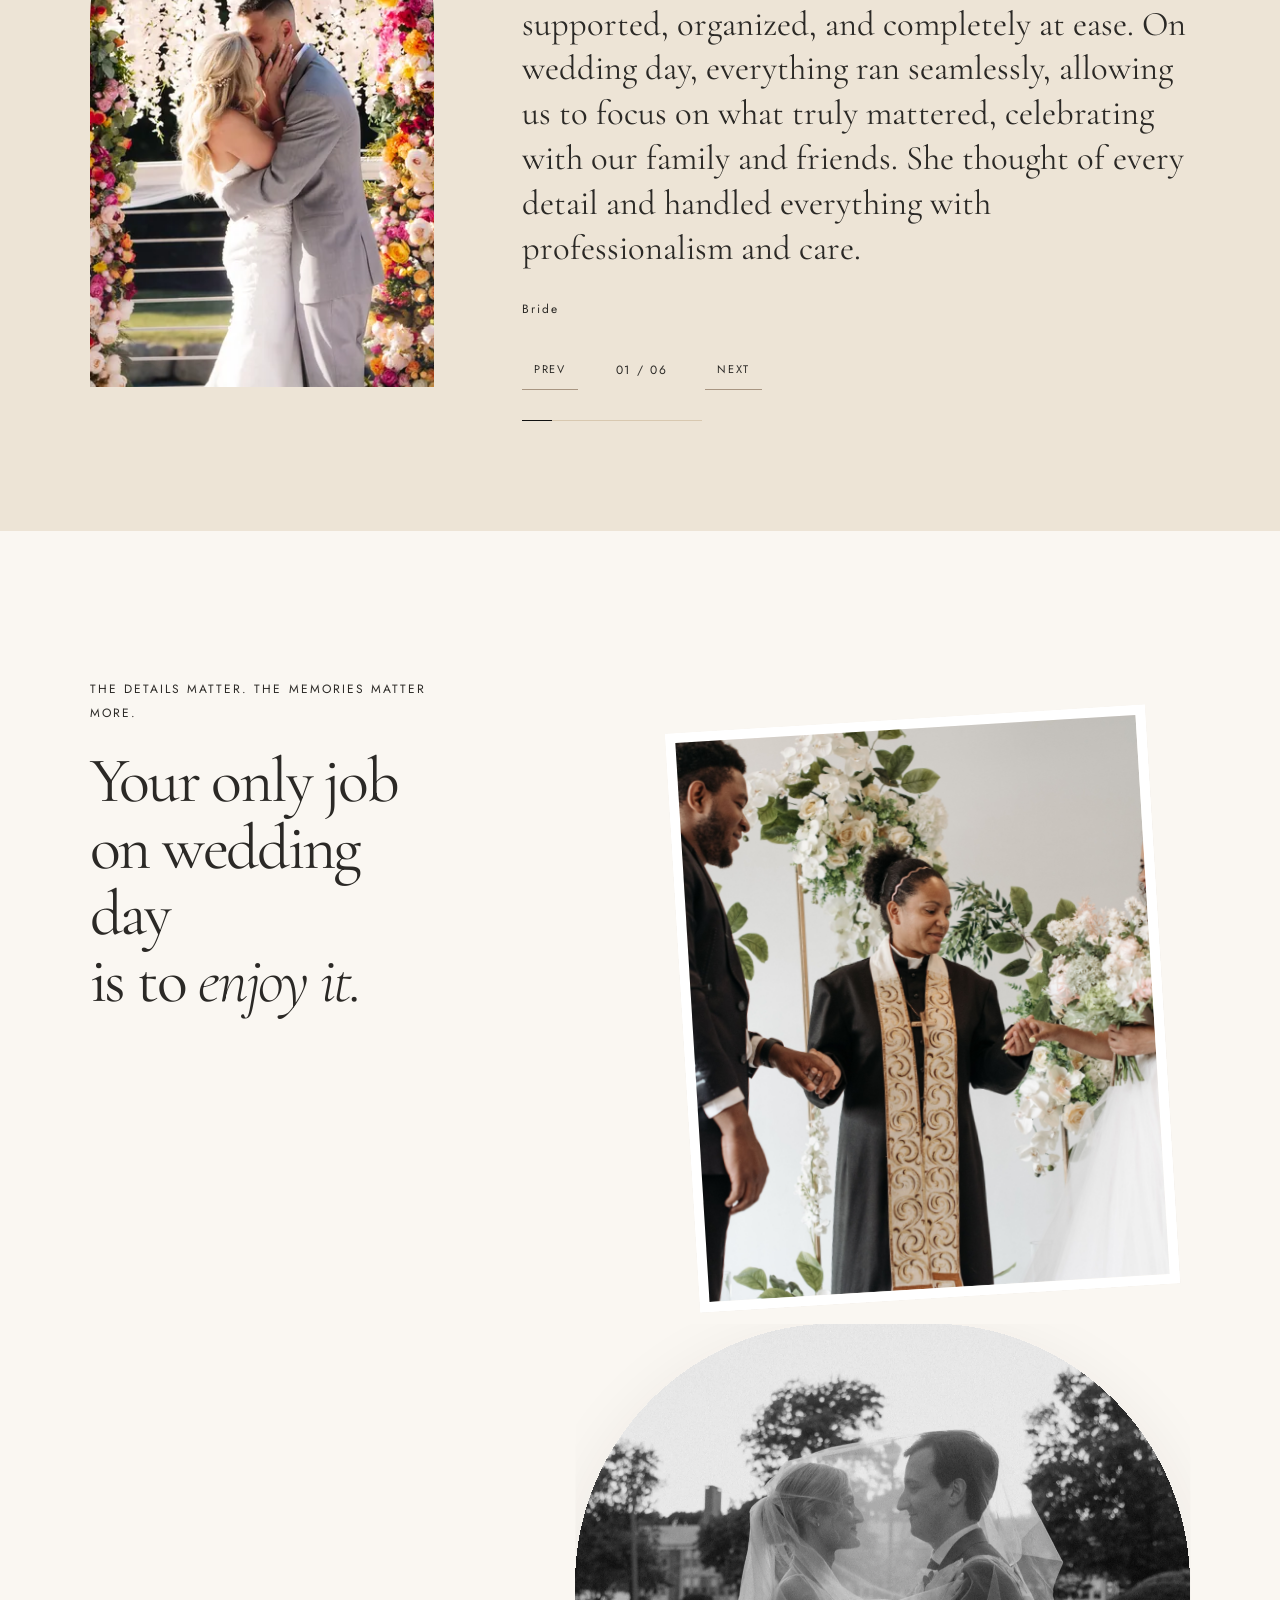
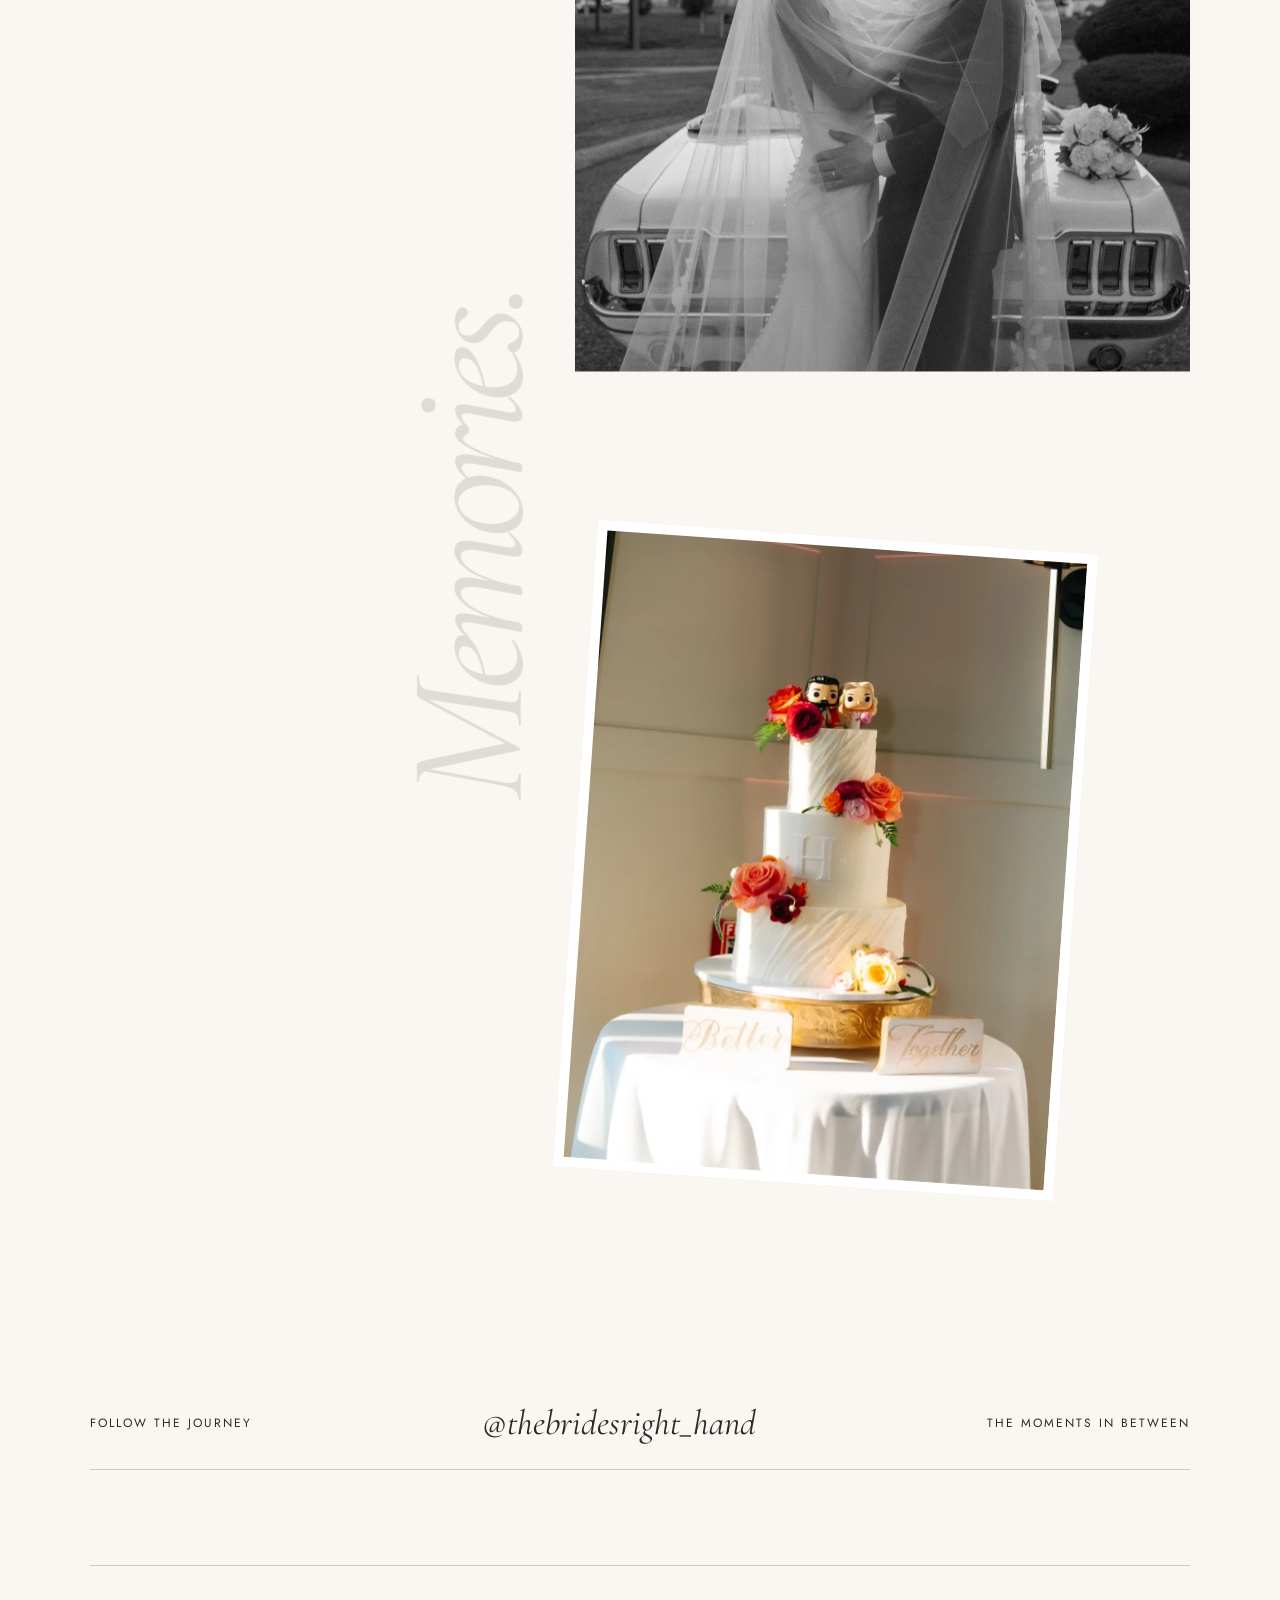
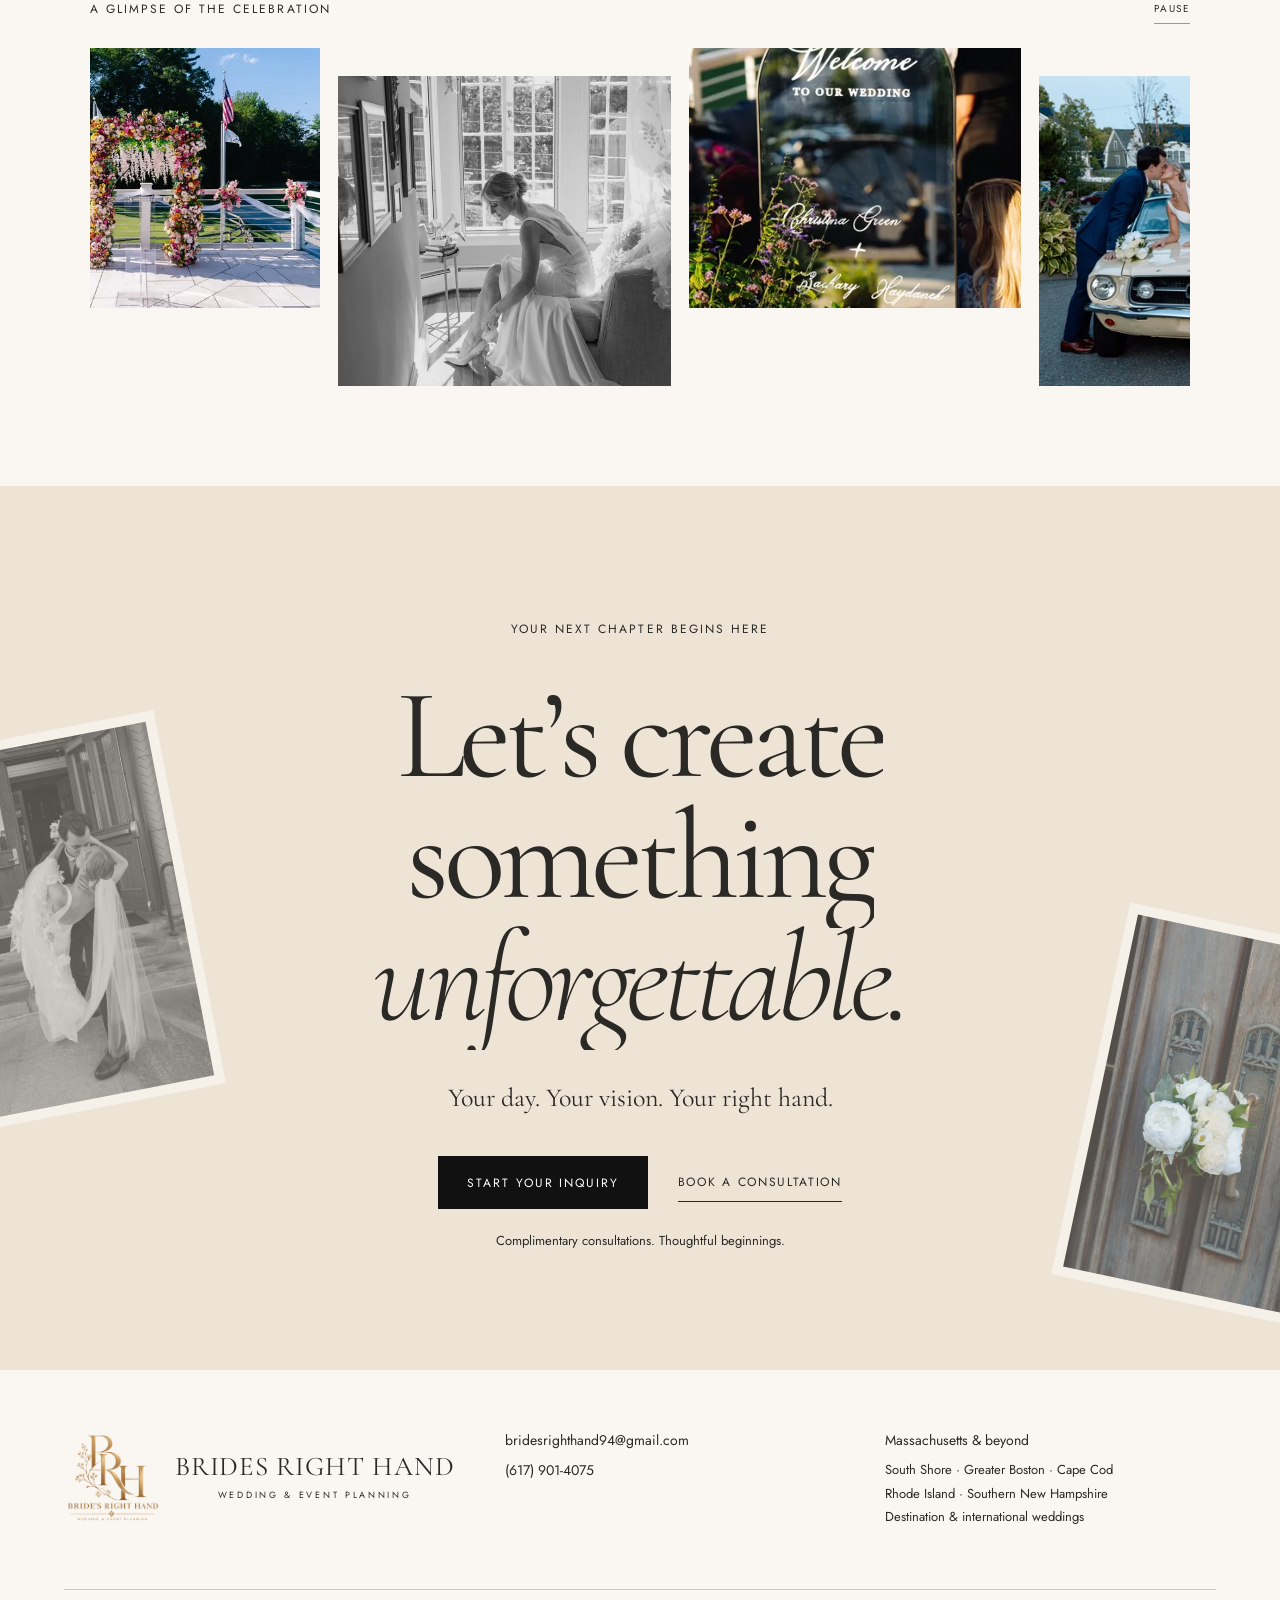
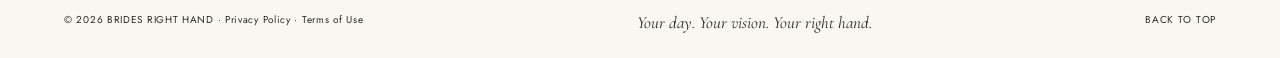
==== commit e95902f6: "Updated BRH website" ====
--- a/index.html
+++ b/index.html
@@ -4,7 +4,7 @@
 <head>
     <meta charset="utf-8">
     <meta name="viewport" content="width=device-width,initial-scale=1">
-    <title>Brides Right Hand — Wedding & Event Planning</title>
+    <title>Brides Right Hand | Wedding & Event Planning</title>
     <meta name="description"
         content="Your day. Your vision. Your right hand. Wedding planning, coordination, styling and rentals in Massachusetts and beyond.">
     <link rel="icon"
@@ -53,7 +53,7 @@
             </div>
         </section>
         <section class="intro section" id="about">
-            <div class="section-top reveal"><span class="eyebrow">01 / THE PROMISE</span><span class="small-serif">A
+            <div class="section-top reveal"><span class="eyebrow">THE PROMISE</span><span class="small-serif">A
                     little less worry. A little more wonder.</span></div>
             <div class="intro-grid">
                 <div class="intro-copy">
@@ -76,11 +76,11 @@
                 Planning <em>·</em> Styling <em>·</em> Rentals <em>·</em> </span>
         </div>
         <section class="services section" id="services">
-            <div class="section-top reveal"><span class="eyebrow">02 / THOUGHTFUL SUPPORT, EVERY STEP</span><span
+            <div class="section-top reveal"><span class="eyebrow">THOUGHTFUL SUPPORT, EVERY STEP</span><span
                     class="small-serif">Made for your kind of celebration.</span></div>
             <div class="services-heading reveal">
                 <h2>Every love story.<br><em>A considered approach.</em></h2>
-                <p>Because your wedding day deserves more than coordination—it deserves a carefully crafted experience.
+                <p>Because your wedding day deserves more than coordination, it deserves a carefully crafted experience.
                 </p>
             </div>
             <div class="services-grid">
@@ -91,7 +91,7 @@
                             href="#service-2">02</a><a href="#service-3">03</a><a href="#service-4">04</a></nav>
                     <article class="service-chapter active" id="service-1"
                         data-photo="optimized/img-0045-1200w.webp">
-                        <div class="service-title"><span>01</span>
+                        <div class="service-title">
                             <h3>Day Of Coordination</h3>
                         </div>
                         <div class="service-body">
@@ -103,7 +103,7 @@
                     </article>
                     <article class="service-chapter" id="service-2"
                         data-photo="image1.mp4">
-                        <div class="service-title"><span>02</span>
+                        <div class="service-title">
                             <h3>Month Of Coordination</h3>
                         </div>
                         <div class="service-body">
@@ -115,7 +115,7 @@
                     </article>
                     <article class="service-chapter" id="service-3"
                         data-photo="optimized/img-0041-1200w.webp">
-                        <div class="service-title"><span>03</span>
+                        <div class="service-title">
                             <h3>Partial Planning</h3>
                         </div>
                         <div class="service-body">
@@ -128,7 +128,7 @@
                     </article>
                     <article class="service-chapter" id="service-4"
                         data-photo="image4.mp4">
-                        <div class="service-title"><span>04</span>
+                        <div class="service-title">
                             <h3>Full Planning Experience</h3>
                         </div>
                         <div class="service-body">
@@ -144,7 +144,7 @@
         <section class="signature" id="signature">
             <div class="signature-photo image-reveal"><img src="assets/optimized/photo-bridal-prep-window-1200w.webp" srcset="assets/optimized/photo-bridal-prep-window-600w.webp 600w, assets/optimized/photo-bridal-prep-window-1200w.webp 1200w, assets/optimized/photo-bridal-prep-window-2000w.webp 2000w" sizes="(max-width: 800px) 90vw, 600px" alt="Bride serenely preparing on her wedding morning by a sunlit bay window" loading="lazy" width="1200" height="1800"></div>
             <div class="signature-copy">
-                <div class="signature-thread" aria-hidden="true"></div><span class="eyebrow reveal">03 / THE SIGNATURE
+                <div class="signature-thread" aria-hidden="true"></div><span class="eyebrow reveal">THE SIGNATURE
                     EXPERIENCE</span>
                 <h2 class="reveal">For the day.<br>For the details.<br><em>Entirely for you.</em></h2>
                 <h3 class="reveal">The Bride’s Personal Assistant Experience</h3>
@@ -158,7 +158,7 @@
             </div>
         </section>
         <section class="rental-section section" id="rentals">
-            <div class="section-top reveal"><span class="eyebrow">04 / THE RENTAL COLLECTION</span><span
+            <div class="section-top reveal"><span class="eyebrow">THE RENTAL COLLECTION</span><span
                     class="small-serif">The finishing touches.</span></div>
             <div class="rental-heading reveal">
                 <h2>Thoughtful details.<br><em>Unforgettable feeling.</em></h2>
@@ -167,16 +167,16 @@
             <div class="rental-gallery" tabindex="0" aria-label="Rental inspiration gallery"><a
                     class="rental-piece image-reveal"
                     href="mailto:bridesrighthand94@gmail.com?subject=Arch%20Rental%20Availability">
-                    <div><img src="assets/optimized/img-0041-1200w.webp" srcset="assets/optimized/img-0041-600w.webp 600w, assets/optimized/img-0041-1200w.webp 1200w" sizes="(max-width: 800px) 80vw, 400px" alt="Ceremony floral arch setting — rental and styling inspiration" loading="lazy" width="1200" height="1800"></div>
-                    <span class="eyebrow">01 / ARCHES & FLORAL ARRANGEMENTS</span><span class="rental-action">CHECK
+                    <div><img src="assets/optimized/img-0041-1200w.webp" srcset="assets/optimized/img-0041-600w.webp 600w, assets/optimized/img-0041-1200w.webp 1200w" sizes="(max-width: 800px) 80vw, 400px" alt="Ceremony floral arch setting, rental and styling inspiration" loading="lazy" width="1200" height="1800"></div>
+                    <span class="eyebrow">ARCHES & FLORAL ARRANGEMENTS</span><span class="rental-action">CHECK
                         AVAILABILITY</span>
                 </a><a class="rental-piece image-reveal"
                     href="mailto:bridesrighthand94@gmail.com?subject=Tablescape%20Rental%20Availability">
-                    <div><img src="assets/optimized/img-0047-1200w.webp" srcset="assets/optimized/img-0047-600w.webp 600w, assets/optimized/img-0047-1200w.webp 1200w" sizes="(max-width: 800px) 80vw, 400px" alt="Curated wedding bar styling with tapered candles, glassware, and signature cocktail signage" loading="lazy" width="1200" height="1500"></div><span class="eyebrow">02 / DESIGN & DECOR</span><span
+                    <div><img src="assets/optimized/img-0047-1200w.webp" srcset="assets/optimized/img-0047-600w.webp 600w, assets/optimized/img-0047-1200w.webp 1200w" sizes="(max-width: 800px) 80vw, 400px" alt="Curated wedding bar styling with tapered candles, glassware, and signature cocktail signage" loading="lazy" width="1200" height="1500"></div><span class="eyebrow">DESIGN & DECOR</span><span
                         class="rental-action">CHECK AVAILABILITY</span>
                 </a><a class="rental-piece image-reveal"
                     href="mailto:bridesrighthand94@gmail.com?subject=Event%20Rental%20Availability">
-                    <div><img src="assets/optimized/img-0036-1200w.webp" srcset="assets/optimized/img-0036-600w.webp 600w, assets/optimized/img-0036-1200w.webp 1200w" sizes="(max-width: 800px) 80vw, 400px" alt="Statement floral wall backdrop with draped fabric and crystal chandelier" loading="lazy" width="1200" height="1800"></div><span class="eyebrow">03 / SIGNATURE INSTALLATIONS</span><span
+                    <div><img src="assets/optimized/img-0036-1200w.webp" srcset="assets/optimized/img-0036-600w.webp 600w, assets/optimized/img-0036-1200w.webp 1200w" sizes="(max-width: 800px) 80vw, 400px" alt="Statement floral wall backdrop with draped fabric and crystal chandelier" loading="lazy" width="1200" height="1800"></div><span class="eyebrow">SIGNATURE INSTALLATIONS</span><span
                         class="rental-action">CHECK AVAILABILITY</span>
                 </a></div>
             <p class="gallery-hint">A collection to make your own <span>SWIPE TO EXPLORE</span></p>
@@ -186,7 +186,7 @@
         </section>
         <section class="testimonials section" id="kind-words">
             <div class="quote-photo" aria-hidden="true"><img src="assets/optimized/img-0043-1200w.webp" srcset="assets/optimized/img-0043-600w.webp 600w, assets/optimized/img-0043-1200w.webp 1200w" sizes="(max-width: 800px) 90vw, 550px" alt="Bride and groom sharing an emotional wedding moment beneath their floral ceremony arch" loading="lazy" width="1200" height="1500"></div>
-            <div class="quote-editorial"><span class="eyebrow reveal">05 / KIND WORDS FROM OUR COUPLES</span>
+            <div class="quote-editorial"><span class="eyebrow reveal">KIND WORDS FROM OUR COUPLES</span>
                 <div class="quote-wrap" aria-live="polite">
                     <blockquote id="quote"></blockquote>
                     <p id="attribution" class="eyebrow"></p>
@@ -262,7 +262,7 @@
                     international weddings</p>
             </div>
         </div>
-        <div class="footer-bottom"><span>© <span id="year">2026</span> BRIDES RIGHT HAND</span><span>Your day. Your
+        <div class="footer-bottom"><span>© <span id="year">2026</span> BRIDES RIGHT HAND · <a href="privacy.html">Privacy Policy</a> · <a href="terms.html">Terms of Use</a></span><span>Your day. Your
                 vision. Your right hand.</span><a href="#home">BACK TO TOP</a></div>
     </footer>
     <div class="cursor" aria-hidden="true">VIEW</div>
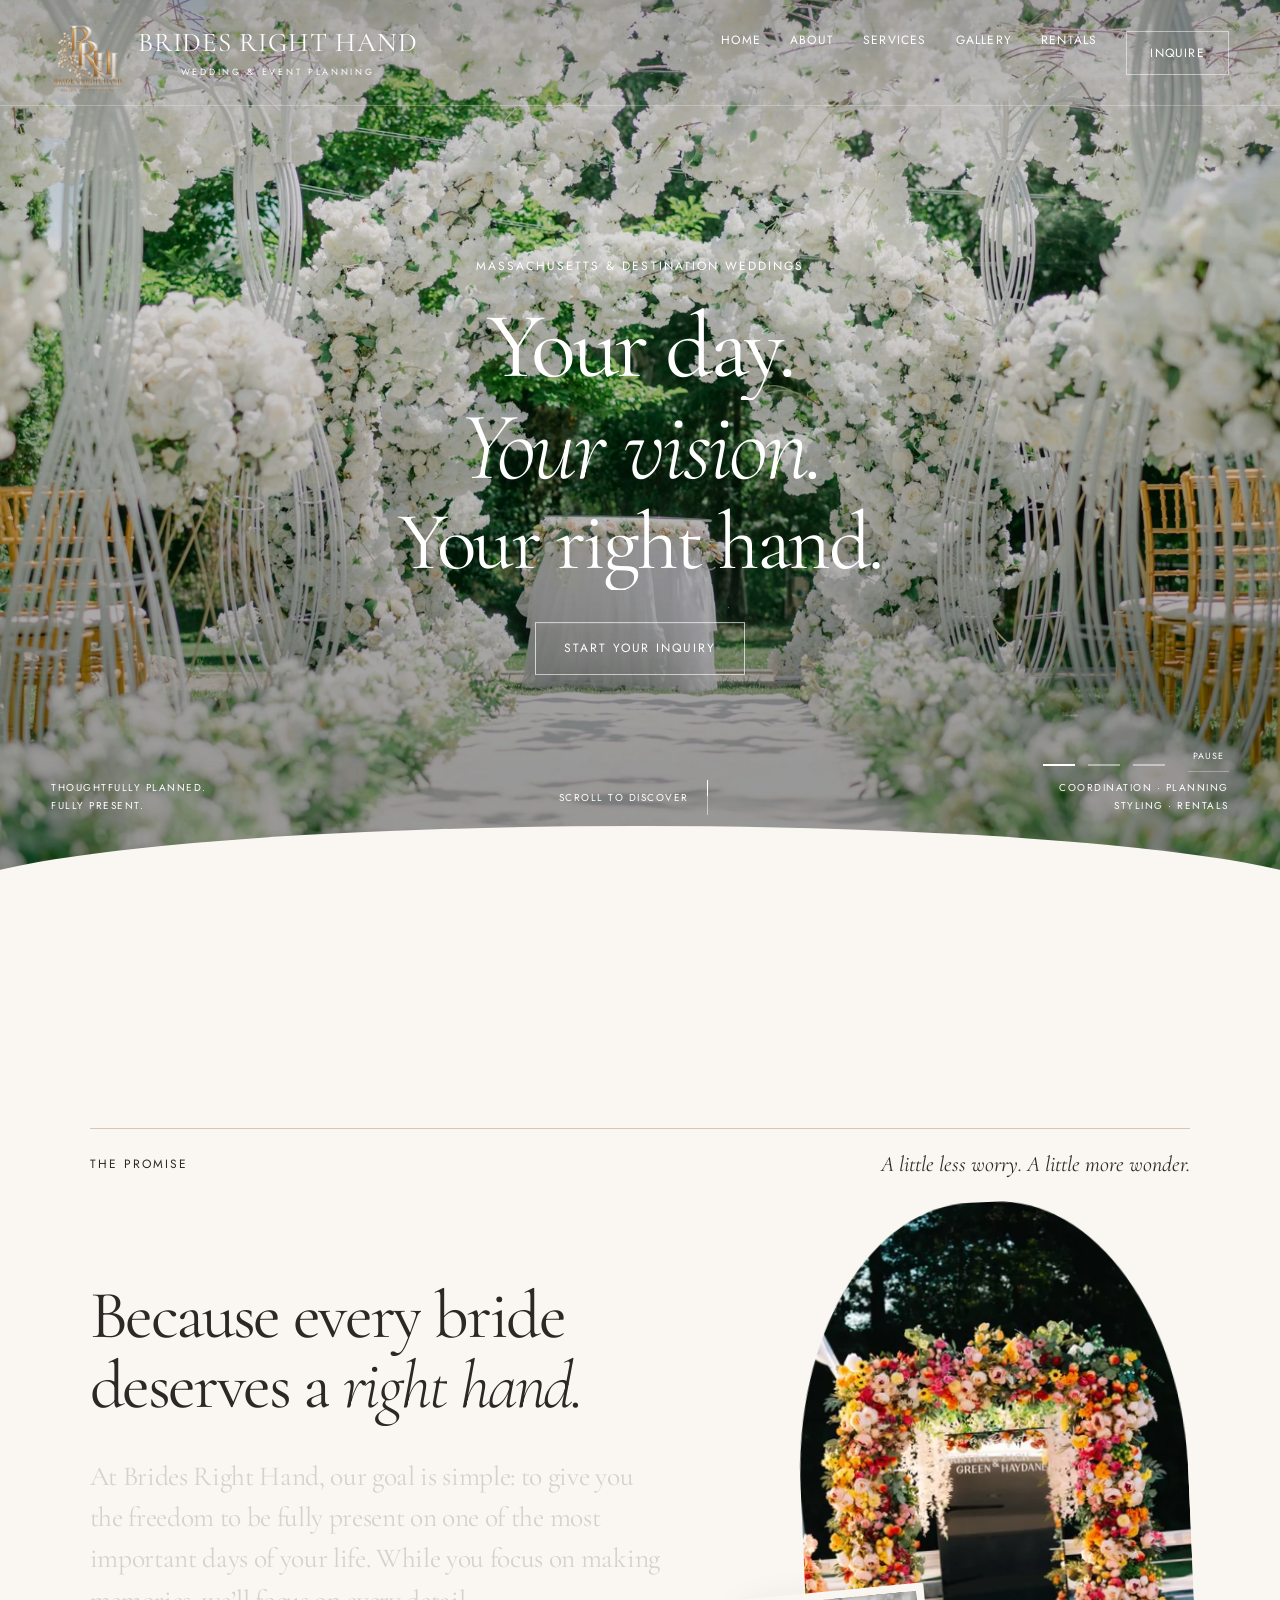
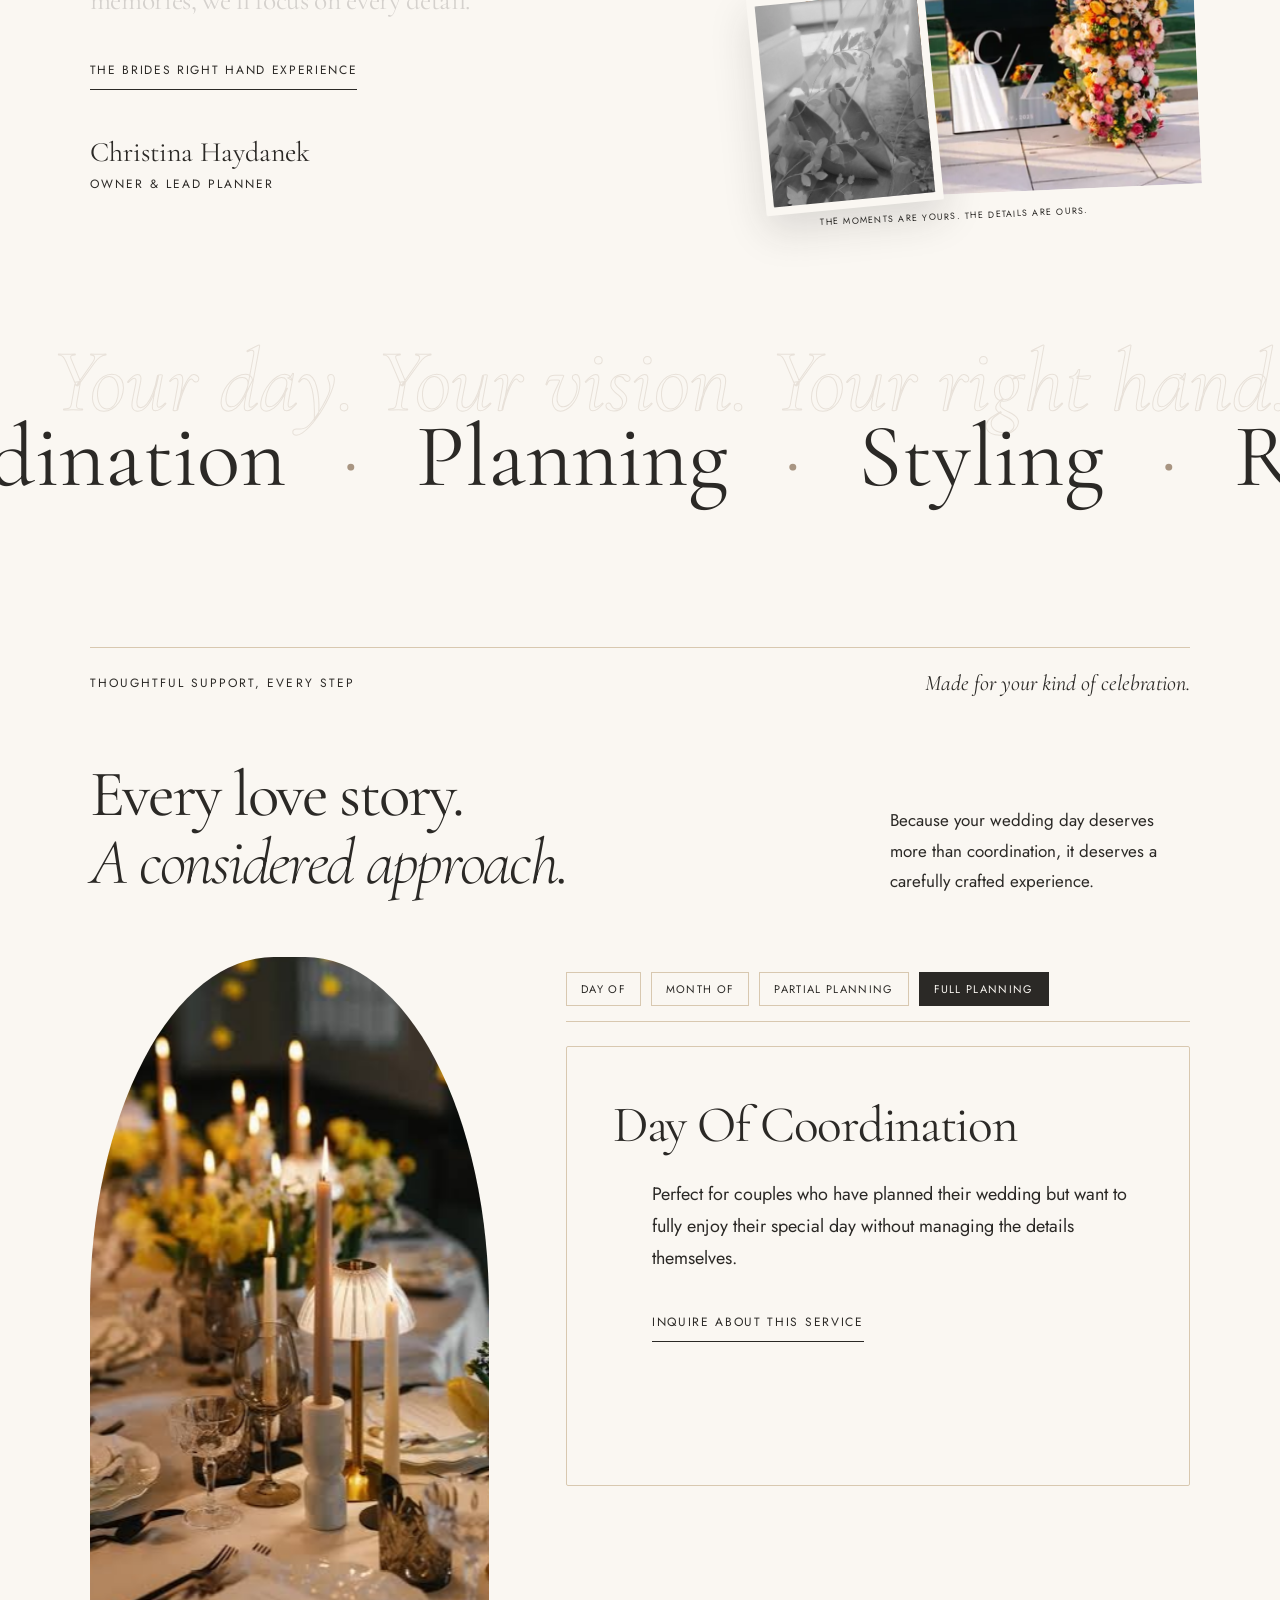
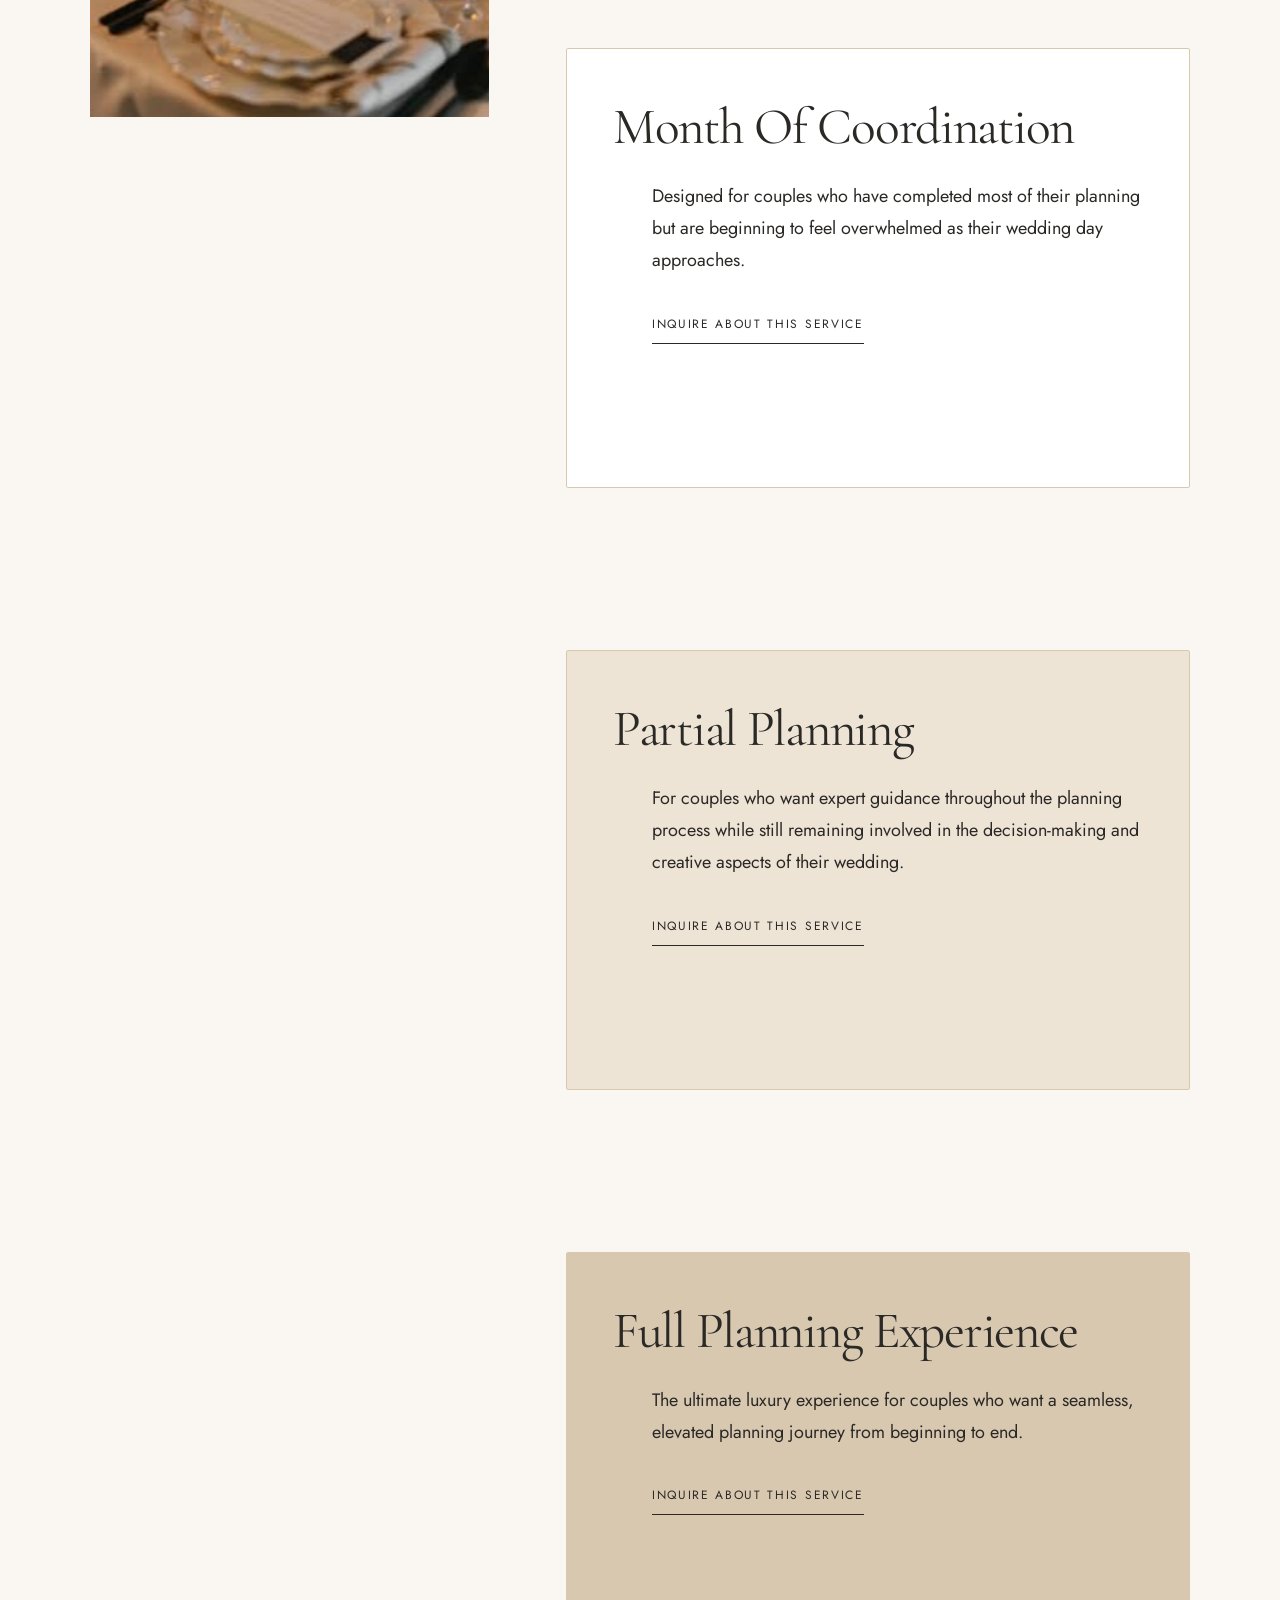
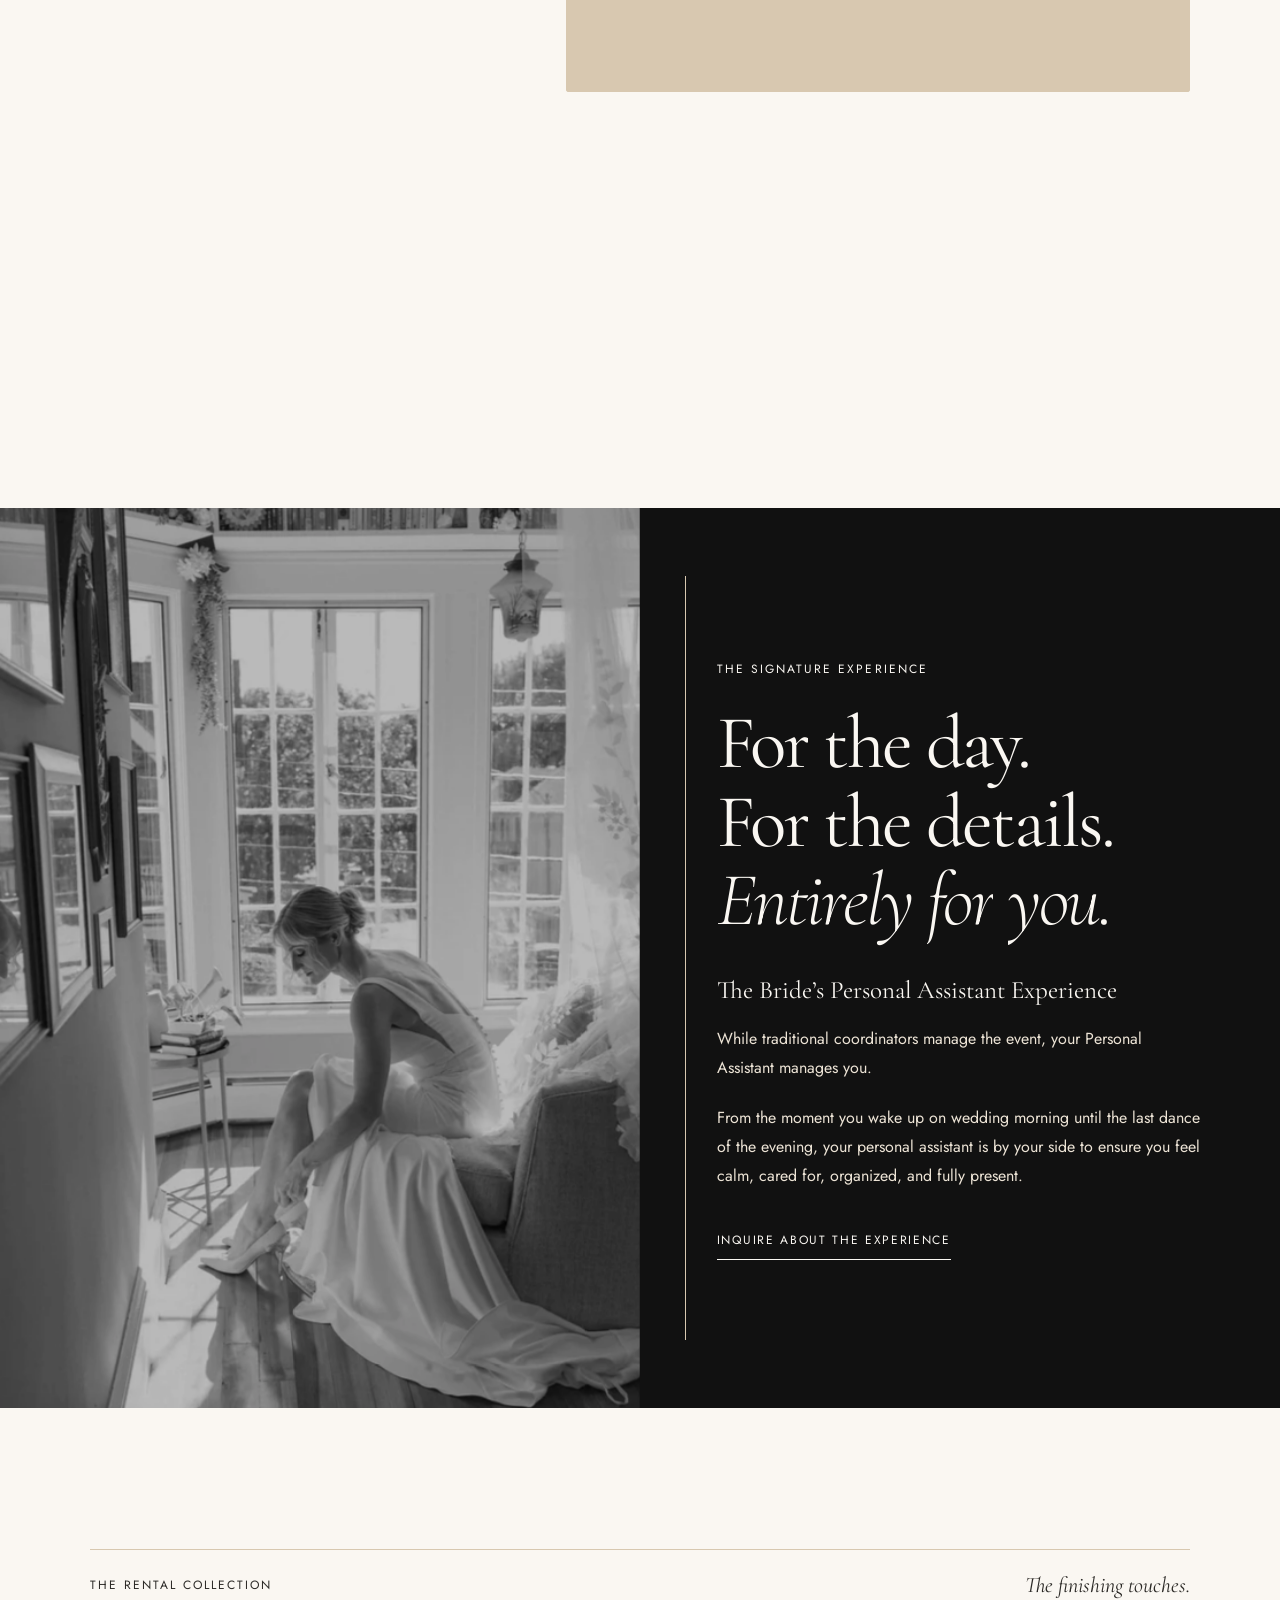
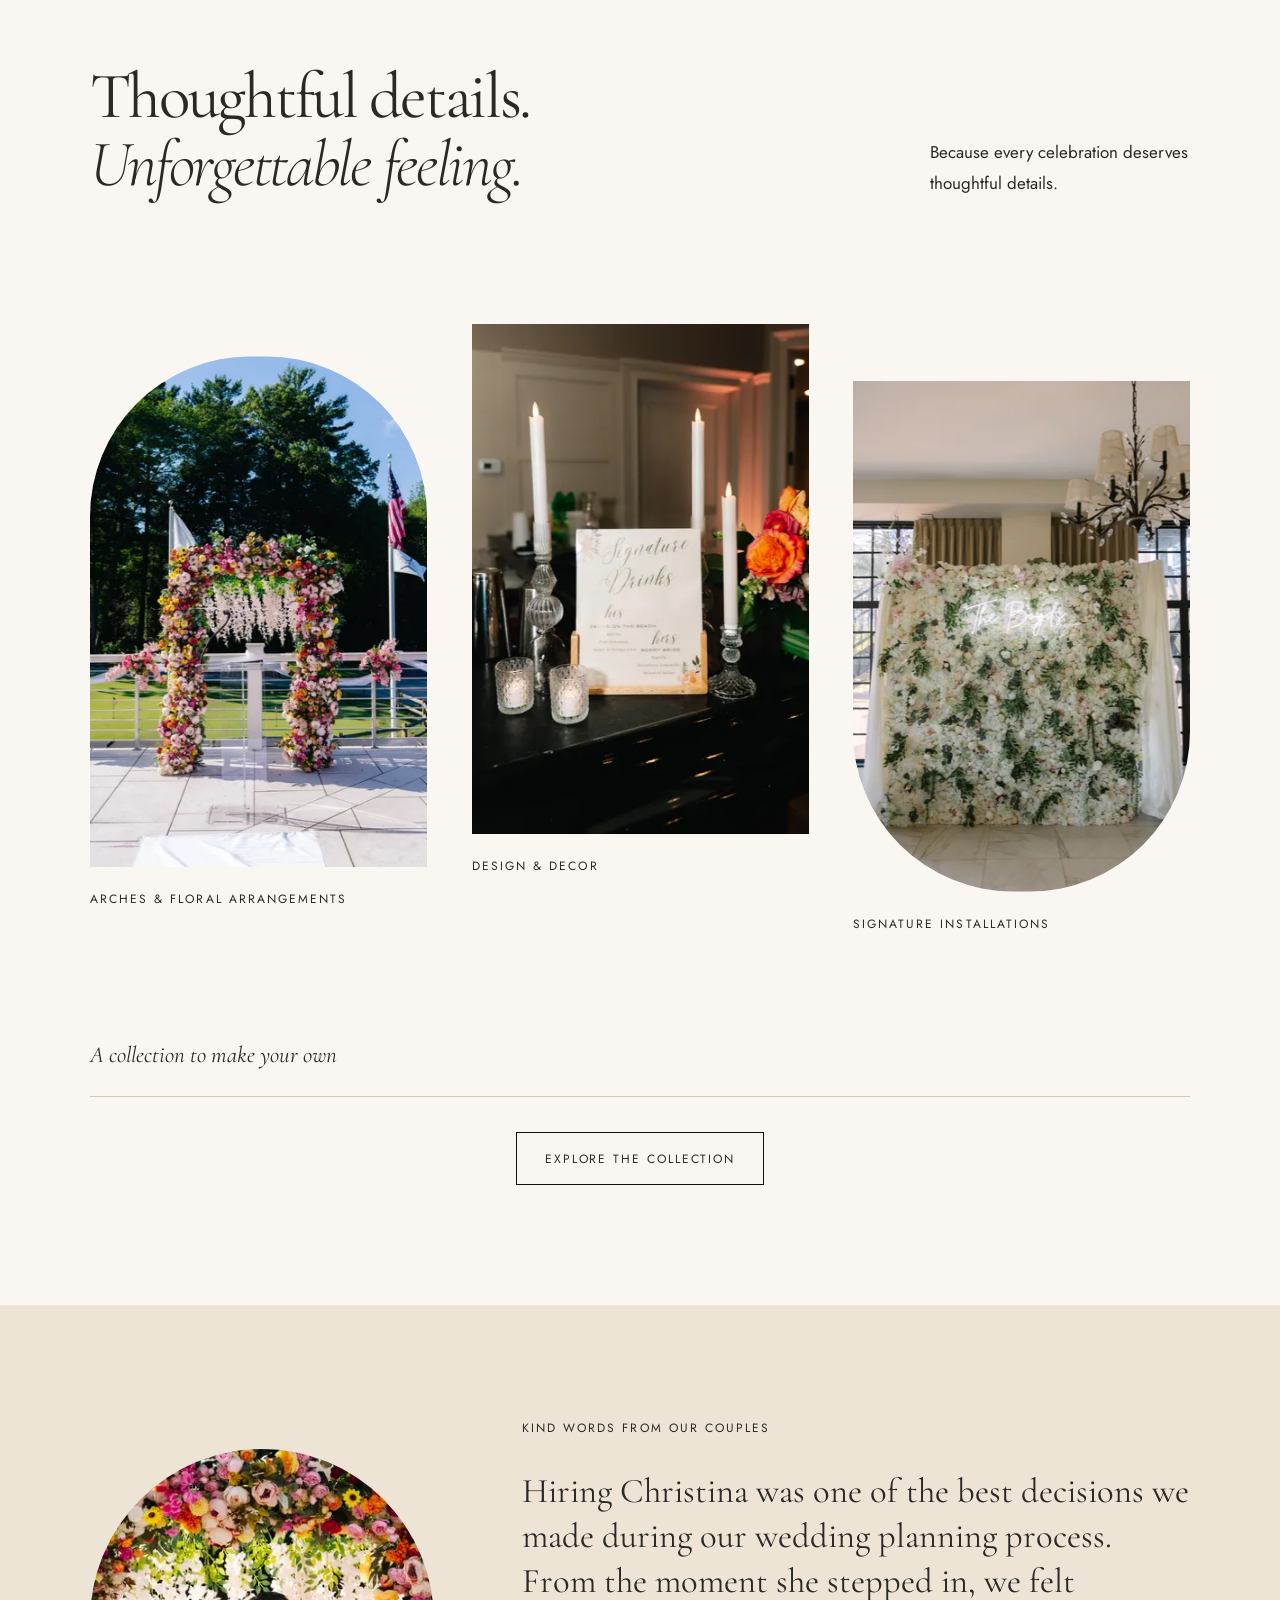
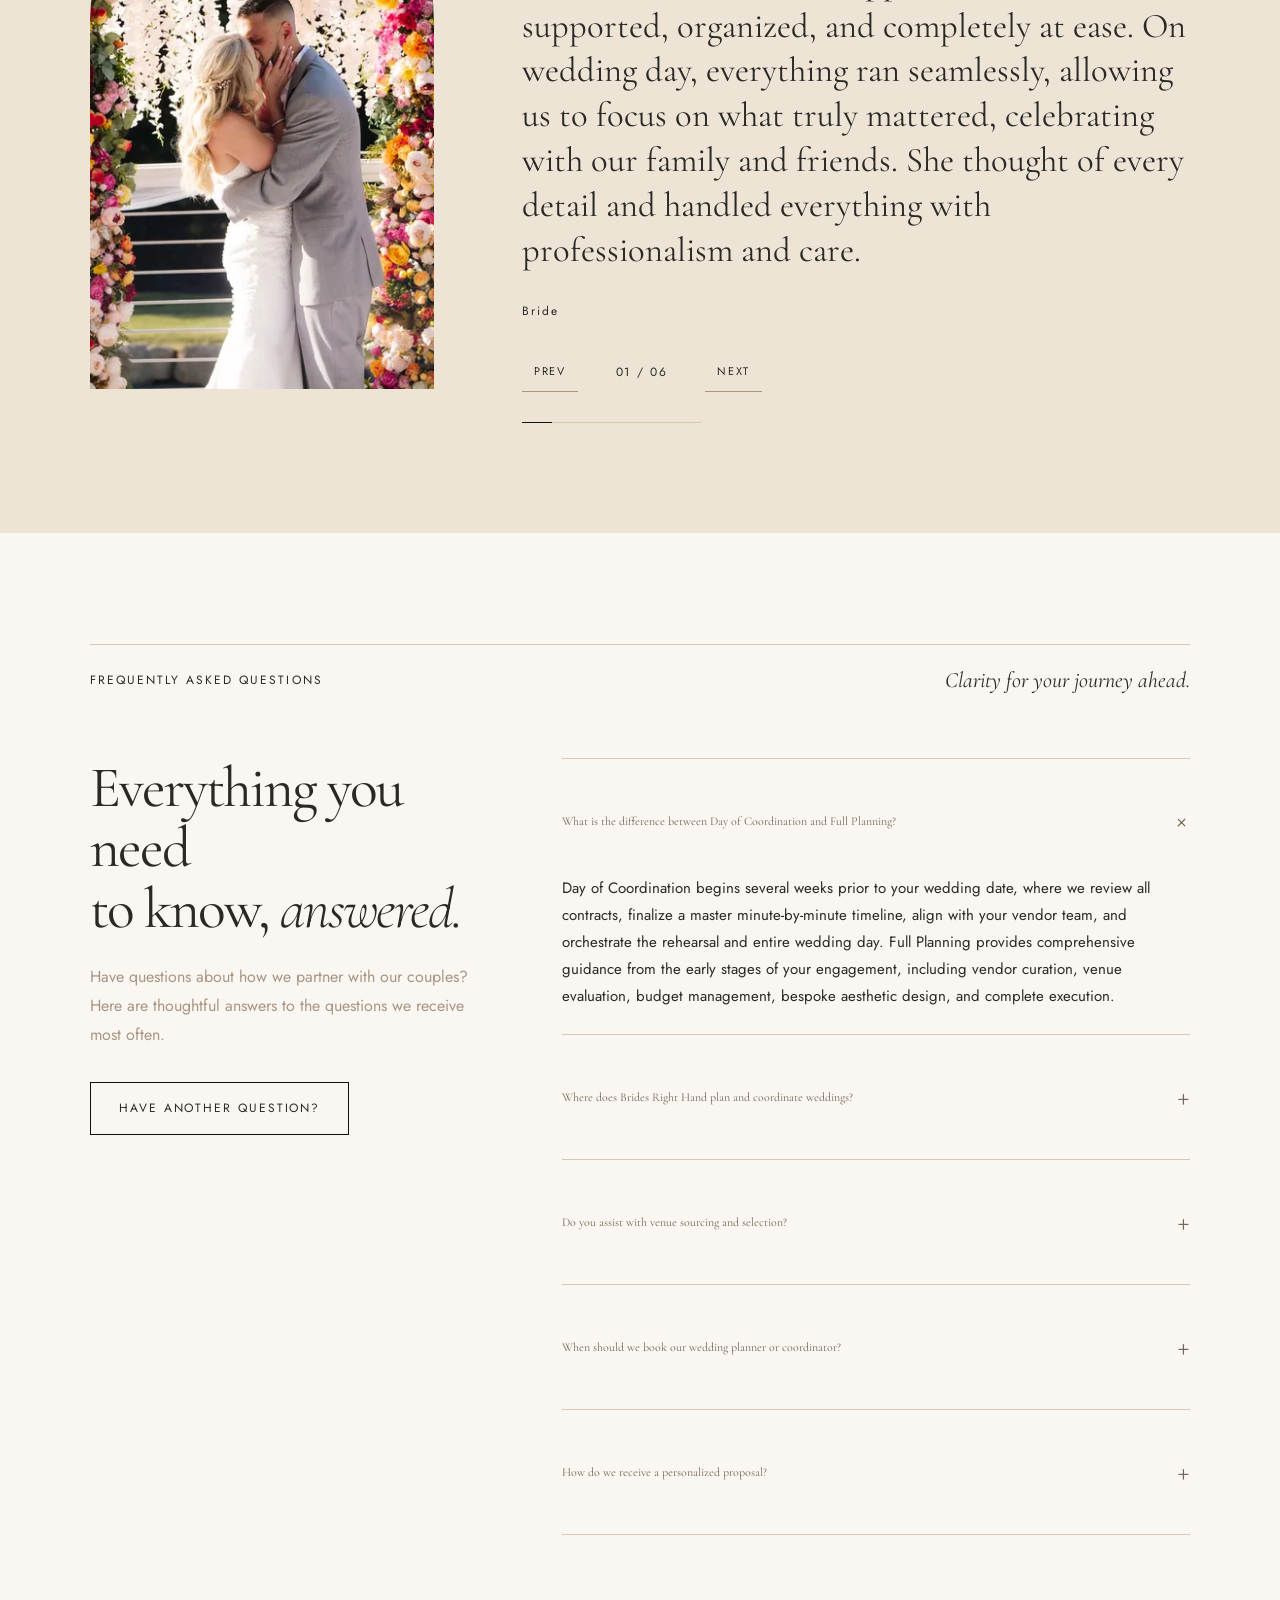
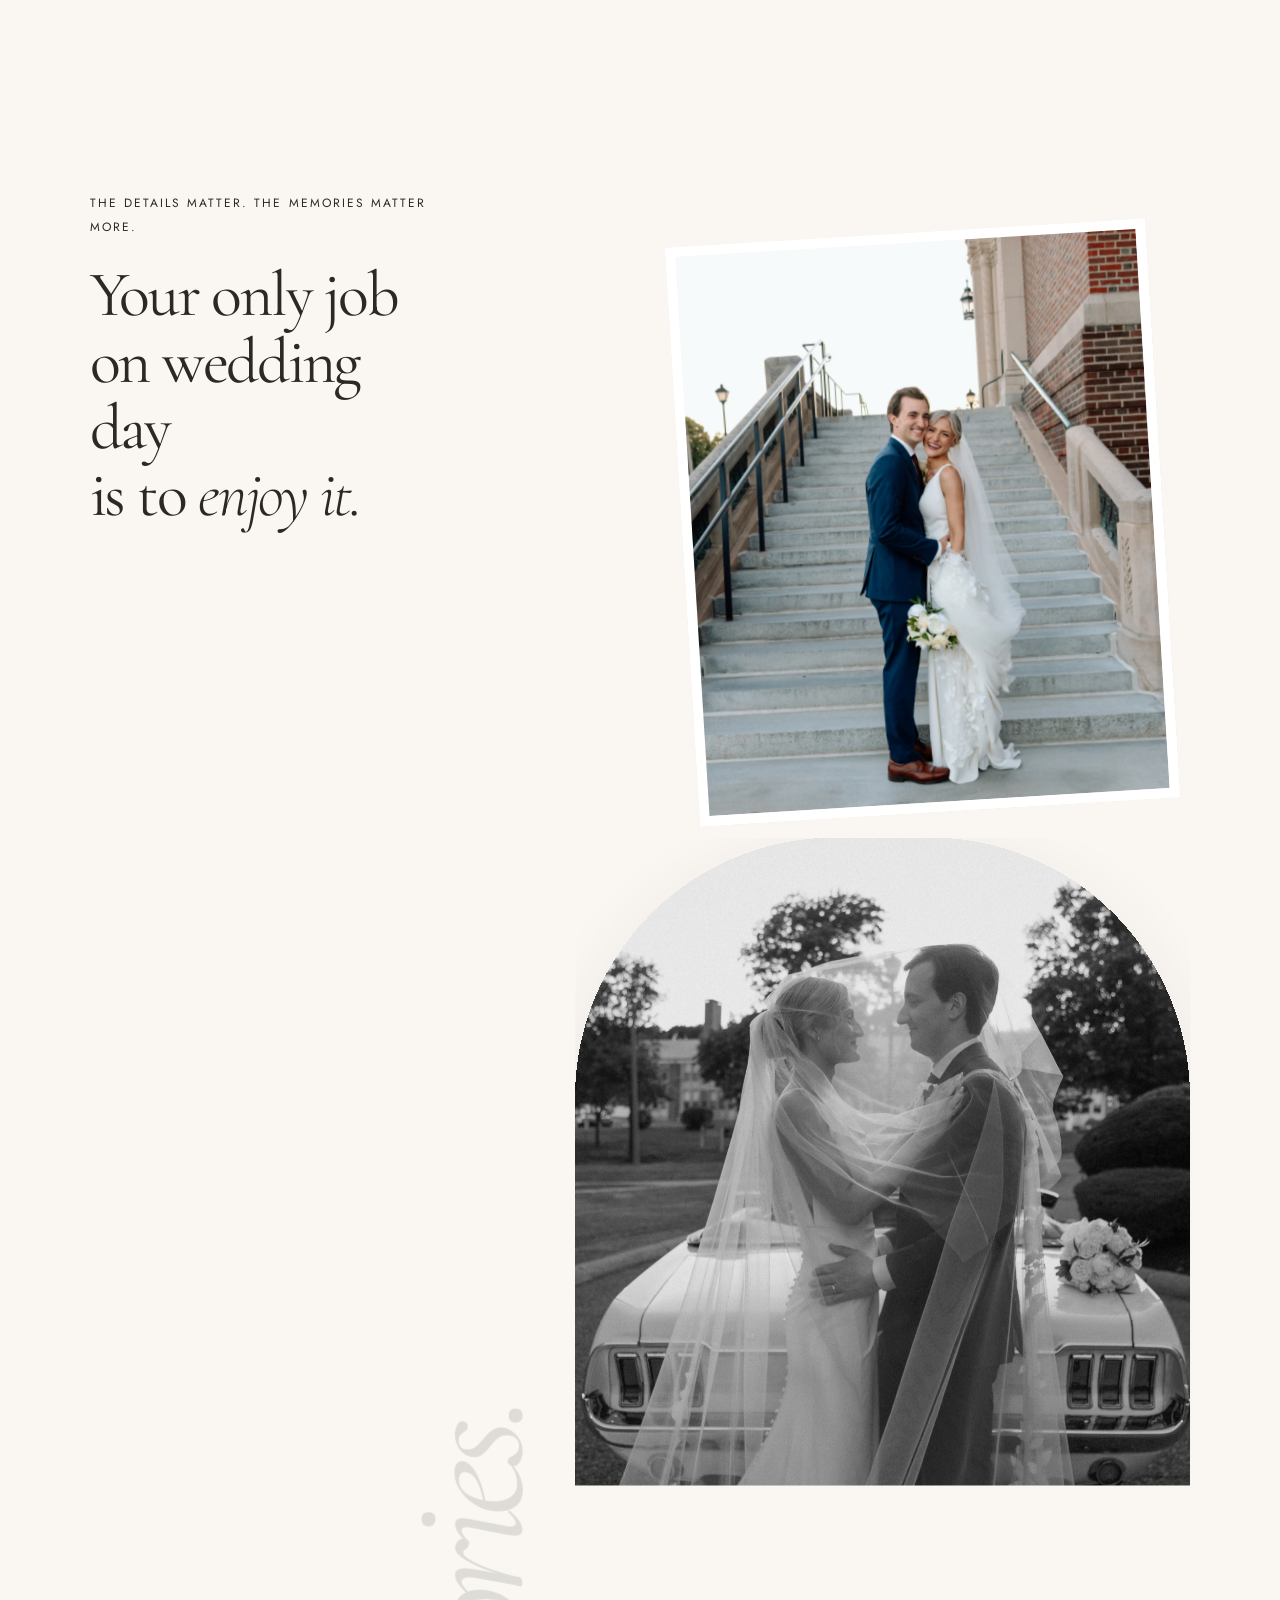
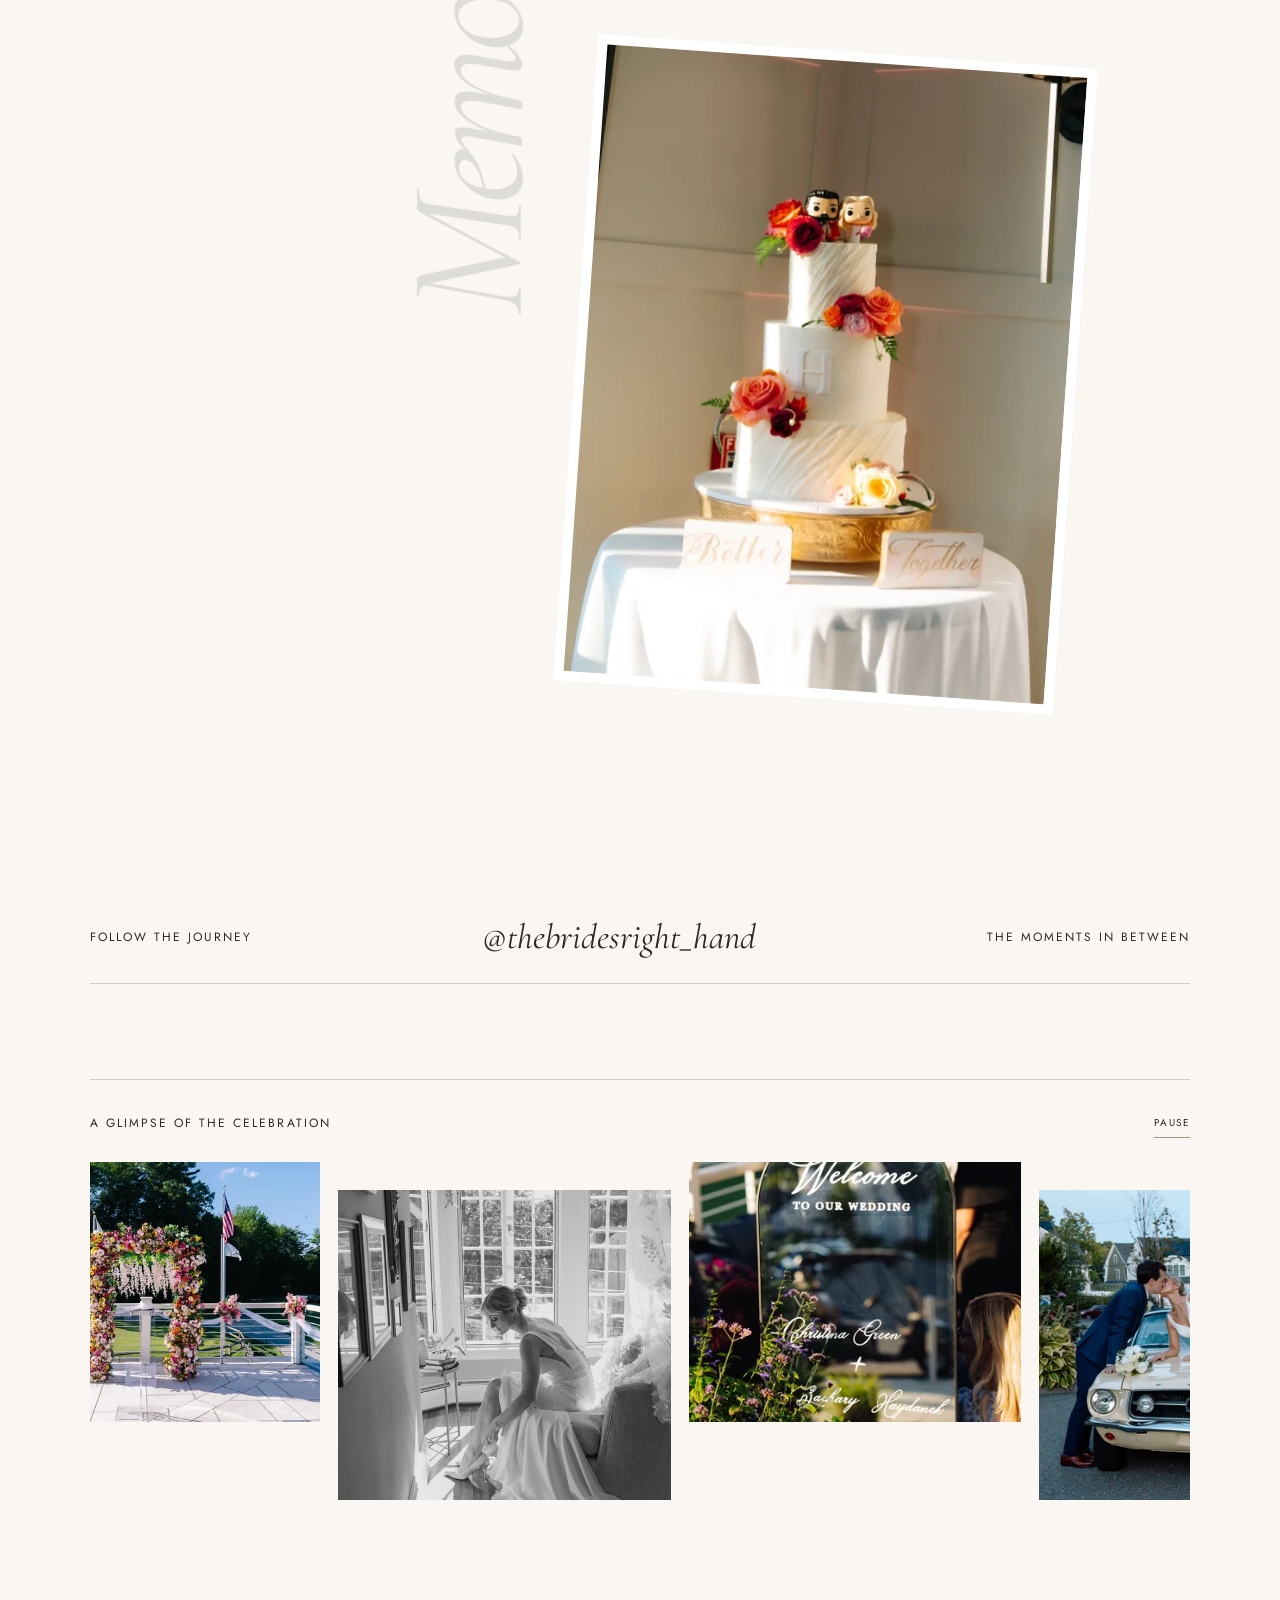
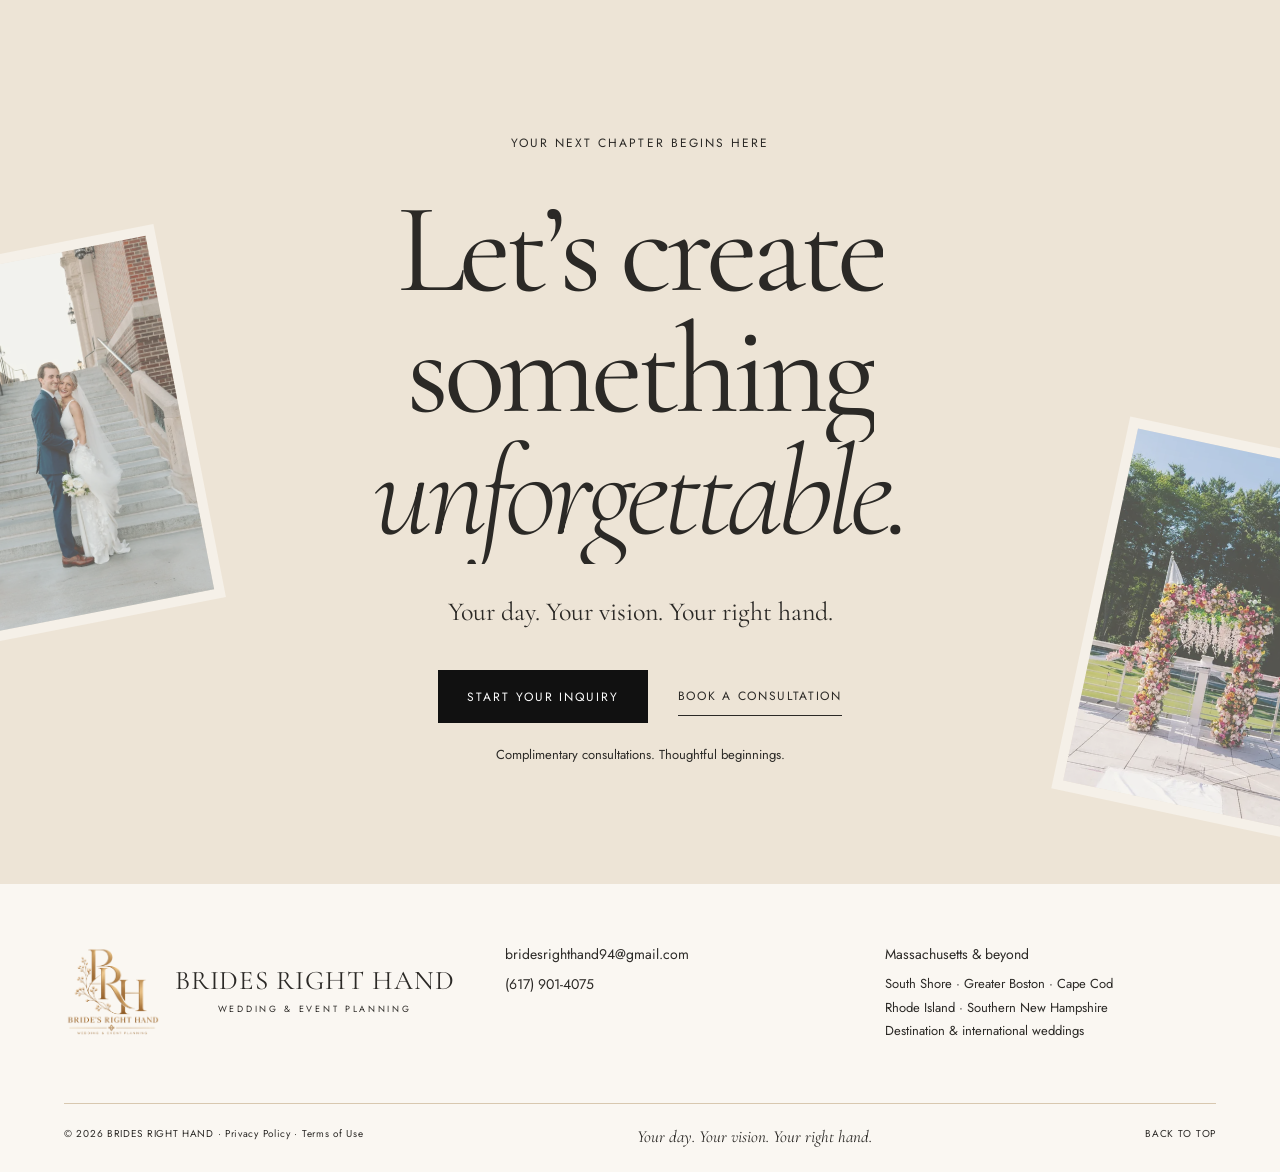
==== commit 5def3b5f: "Updated BRH website" ====
--- a/index.html
+++ b/index.html
@@ -32,7 +32,7 @@
     <main id="main">
         <section class="hero-shell" id="home">
             <div class="hero">
-                <div class="hero-slides"><img class="hero-photo active" src="assets/optimized/photo-mustang-kiss-1200w.webp" srcset="assets/optimized/photo-mustang-kiss-600w.webp 600w, assets/optimized/photo-mustang-kiss-1200w.webp 1200w, assets/optimized/photo-mustang-kiss-2000w.webp 2000w" sizes="100vw" alt="Bride and groom sharing an intimate kiss against a vintage Mustang convertible on their wedding day" fetchpriority="high" width="2000" height="1333"><img class="hero-photo" src="assets/optimized/img-0040-1200w.webp" srcset="assets/optimized/img-0040-600w.webp 600w, assets/optimized/img-0040-1200w.webp 1200w, assets/optimized/img-0040-2000w.webp 2000w" sizes="100vw" alt="Joyous outdoor wedding ceremony celebration with newlyweds kissing beneath a lush floral arch as guests applaud" loading="lazy" width="2000" height="1333"><img class="hero-photo" src="assets/optimized/photo-first-dance-night-1200w.webp" srcset="assets/optimized/photo-first-dance-night-600w.webp 600w, assets/optimized/photo-first-dance-night-1200w.webp 1200w, assets/optimized/photo-first-dance-night-2000w.webp 2000w" sizes="100vw" alt="Romantic evening reception with newlyweds sharing their first dance under glowing festoon lights" loading="lazy" width="2000" height="3000">
+                <div class="hero-slides"><img class="hero-photo active" src="assets/optimized/img-0040-1200w.webp" srcset="assets/optimized/img-0040-600w.webp 600w, assets/optimized/img-0040-1200w.webp 1200w, assets/optimized/img-0040-2000w.webp 2000w" sizes="100vw" alt="Joyous outdoor wedding ceremony celebration with newlyweds kissing beneath a lush floral arch as guests applaud" fetchpriority="high" width="2000" height="1333"><img class="hero-photo" src="assets/optimized/photo-mustang-kiss-1200w.webp" srcset="assets/optimized/photo-mustang-kiss-600w.webp 600w, assets/optimized/photo-mustang-kiss-1200w.webp 1200w, assets/optimized/photo-mustang-kiss-2000w.webp 2000w" sizes="100vw" alt="Bride and groom sharing an intimate kiss against a vintage Mustang convertible on their wedding day" loading="lazy" width="2000" height="1333"><img class="hero-photo" src="assets/optimized/photo-first-dance-night-1200w.webp" srcset="assets/optimized/photo-first-dance-night-600w.webp 600w, assets/optimized/photo-first-dance-night-1200w.webp 1200w, assets/optimized/photo-first-dance-night-2000w.webp 2000w" sizes="100vw" alt="Romantic evening reception with newlyweds sharing their first dance under glowing festoon lights" loading="lazy" width="2000" height="3000">
                 </div>
                 <div class="hero-shade"></div>
                 <div class="hero-copy">
@@ -41,11 +41,11 @@
                                 vision.</em></span><span class="line"><span>Your right hand.</span></span></h1><a
                         class="button light entrance" href="#inquire">START YOUR INQUIRY</a>
                 </div>
-                <div class="hero-slide-controls" aria-label="Hero photographs"><button class="selected"
-                        aria-label="Show wedding couple photograph" aria-pressed="true"
-                        data-slide="0">01</button><button aria-label="Show ceremony celebration photograph" aria-pressed="false"
-                        data-slide="1">02</button><button aria-label="Show evening reception photograph" aria-pressed="false"
-                        data-slide="2">03</button><button id="hero-pause"
+                <div class="hero-slide-controls" aria-label="Hero photographs"><button class="hero-control selected"
+                        aria-label="Show ceremony celebration photograph" aria-pressed="true"
+                        data-slide="0"><span class="sr-only">Slide 1</span></button><button class="hero-control" aria-label="Show wedding couple photograph" aria-pressed="false"
+                        data-slide="1"><span class="sr-only">Slide 2</span></button><button class="hero-control" aria-label="Show evening reception photograph" aria-pressed="false"
+                        data-slide="2"><span class="sr-only">Slide 3</span></button><button id="hero-pause"
                         aria-label="Pause photograph slideshow">PAUSE</button></div>
                 <div class="hero-bottom"><span>THOUGHTFULLY PLANNED.<br>FULLY PRESENT.</span><a href="#about">SCROLL TO
                         DISCOVER <i></i></a><span>COORDINATION · PLANNING<br>STYLING · RENTALS</span></div>
@@ -84,11 +84,10 @@
                 </p>
             </div>
             <div class="services-grid">
-                <div class="service-visual image-reveal"><img id="service-image" src="assets/optimized/img-0045-1200w.webp" alt="Day of coordination mirrored welcome sign details" loading="lazy" width="1200" height="1800"><span
-                        id="service-index">01 / 04</span></div>
+                <div class="service-visual image-reveal"><img id="service-image" src="assets/optimized/img-0045-1200w.webp" alt="Day of coordination mirrored welcome sign details" loading="lazy" width="1200" height="1800"></div>
                 <div class="service-list">
-                    <nav class="service-jumps" aria-label="Service chapters"><a href="#service-1" class="active" aria-current="step">01</a><a
-                            href="#service-2">02</a><a href="#service-3">03</a><a href="#service-4">04</a></nav>
+                    <nav class="service-jumps" aria-label="Service chapters"><a href="#service-1" class="active" aria-current="step">Day Of</a><a
+                            href="#service-2">Month Of</a><a href="#service-3">Partial Planning</a><a href="#service-4">Full Planning</a></nav>
                     <article class="service-chapter active" id="service-1"
                         data-photo="optimized/img-0045-1200w.webp">
                         <div class="service-title">
@@ -197,13 +196,73 @@
                 <div class="quote-progress"><span></span></div>
             </div>
         </section>
+        <section class="faq-section section" id="faq">
+            <div class="section-top reveal">
+                <span class="eyebrow">FREQUENTLY ASKED QUESTIONS</span>
+                <span class="small-serif">Clarity for your journey ahead.</span>
+            </div>
+            <div class="faq-layout">
+                <div class="faq-header reveal-slide-left">
+                    <h2>Everything you need<br>to know, <em>answered.</em></h2>
+                    <p>Have questions about how we partner with our couples? Here are thoughtful answers to the questions we receive most often.</p>
+                    <a class="button" href="#inquire">HAVE ANOTHER QUESTION?</a>
+                </div>
+                <div class="faq-accordion reveal-fade" style="--reveal-delay: 150ms;">
+                    <details class="faq-item" open>
+                        <summary class="faq-question">
+                            <span>What is the difference between Day of Coordination and Full Planning?</span>
+                            <span class="faq-icon" aria-hidden="true">+</span>
+                        </summary>
+                        <div class="faq-answer">
+                            <p>Day of Coordination begins several weeks prior to your wedding date, where we review all contracts, finalize a master minute-by-minute timeline, align with your vendor team, and orchestrate the rehearsal and entire wedding day. Full Planning provides comprehensive guidance from the early stages of your engagement, including vendor curation, venue evaluation, budget management, bespoke aesthetic design, and complete execution.</p>
+                        </div>
+                    </details>
+                    <details class="faq-item">
+                        <summary class="faq-question">
+                            <span>Where does Brides Right Hand plan and coordinate weddings?</span>
+                            <span class="faq-icon" aria-hidden="true">+</span>
+                        </summary>
+                        <div class="faq-answer">
+                            <p>We are based in Massachusetts and proudly serve couples throughout Greater Boston, Cape Cod, the Islands, Rhode Island, and across New England. We also welcome select destination wedding celebrations.</p>
+                        </div>
+                    </details>
+                    <details class="faq-item">
+                        <summary class="faq-question">
+                            <span>Do you assist with venue sourcing and selection?</span>
+                            <span class="faq-icon" aria-hidden="true">+</span>
+                        </summary>
+                        <div class="faq-answer">
+                            <p>Yes. While Brides Right Hand does not own a venue, we act as your trusted planning advisor to help you discover, evaluate, and tour venues that align seamlessly with your guest count, aesthetic vision, and logistical requirements.</p>
+                        </div>
+                    </details>
+                    <details class="faq-item">
+                        <summary class="faq-question">
+                            <span>When should we book our wedding planner or coordinator?</span>
+                            <span class="faq-icon" aria-hidden="true">+</span>
+                        </summary>
+                        <div class="faq-answer">
+                            <p>We recommend booking 9 to 18 months in advance for Full or Partial Planning to secure premier creative partners. For Month of or Day of Coordination, booking 4 to 9 months ahead is ideal. However, we always welcome inquiries to see if your date remains available on our calendar.</p>
+                        </div>
+                    </details>
+                    <details class="faq-item">
+                        <summary class="faq-question">
+                            <span>How do we receive a personalized proposal?</span>
+                            <span class="faq-icon" aria-hidden="true">+</span>
+                        </summary>
+                        <div class="faq-answer">
+                            <p>Because every couple and wedding celebration is unique, we tailor our service proposals to your specific needs, location, and guest count. Please submit an inquiry through our contact form, and we will arrange a complimentary initial consultation to discuss your vision.</p>
+                        </div>
+                    </details>
+                </div>
+            </div>
+        </section>
         <section class="story section" id="gallery">
             <div class="story-gallery">
                 <div class="story-title reveal"><span class="eyebrow">THE DETAILS MATTER. THE MEMORIES MATTER MORE.</span>
                     <h2>Your only job on wedding day<br>is to <em>enjoy it.</em></h2>
                 </div>
                 <div class="story-collage"><span class="collage-word" aria-hidden="true">Memories.</span>
-                    <figure class="image-reveal"><img src="wedding stock pics/pexels-pavel-danilyuk-8815291.jpg" alt="Bride and groom exchanging vows during an elegant wedding ceremony" loading="lazy" width="5473" height="3654"></figure>
+                    <figure class="image-reveal"><img src="assets/optimized/photo-stairs-couple-portrait-1200w.webp" alt="Romantic portrait of bride and groom in joyful embrace on wedding day" loading="lazy" width="1200" height="1799"></figure>
                     <figure class="image-reveal"><img src="assets/optimized/photo-cathedral-veil-romance-1200w.webp" srcset="assets/optimized/photo-cathedral-veil-romance-600w.webp 600w, assets/optimized/photo-cathedral-veil-romance-1200w.webp 1200w" sizes="(max-width: 800px) 90vw, 750px" alt="Romantic portrait of bride and groom wrapped together in an embroidered cathedral lace veil" loading="lazy" width="1200" height="1799"></figure>
                     <figure class="image-reveal"><img src="assets/optimized/img-0095-1200w.webp" srcset="assets/optimized/img-0095-600w.webp 600w, assets/optimized/img-0095-1200w.webp 1200w" sizes="(max-width: 800px) 85vw, 600px" alt="Three-tier wedding cake decorated with fresh roses and gold Better Together signage" loading="lazy" width="1200" height="1796"></figure>
                 </div>
@@ -221,7 +280,7 @@
                         <figure><img src="assets/optimized/img-0045-600w.webp" alt="Mirrored wedding welcome sign on outdoor patio" loading="lazy" width="600" height="900"></figure>
                         <figure><img src="assets/optimized/photo-mustang-kiss-600w.webp" alt="Newlyweds kissing against vintage Mustang convertible" loading="lazy" width="600" height="400"></figure>
                         <figure><img src="assets/optimized/img-0093-600w.webp" alt="Curated reception tablescape with towering floral centerpiece" loading="lazy" width="600" height="898"></figure>
-                        <figure><img src="assets/optimized/photo-church-dip-kiss-600w.webp" alt="Joyous dip kiss celebration outside church doors" loading="lazy" width="600" height="900"></figure>
+                        <figure><img src="assets/optimized/img-0047-600w.webp" alt="Curated wedding bar styling with tapered candles and cocktail signage" loading="lazy" width="600" height="900"></figure>
                         <figure><img src="assets/optimized/img-0044-600w.webp" alt="Vibrant ceremony floral arch with custom mirror monogram" loading="lazy" width="600" height="900"></figure>
                         <figure><img src="assets/optimized/img-0095-600w.webp" alt="Three-tier wedding cake with fresh roses and gold topper" loading="lazy" width="600" height="898"></figure>
                         <figure><img src="assets/optimized/photo-sweetheart-table-600w.webp" alt="Candlelit sweetheart table with draped ivory backdrop" loading="lazy" width="600" height="900"></figure>
@@ -231,7 +290,7 @@
                         <figure aria-hidden="true"><img src="assets/optimized/img-0045-600w.webp" alt="" loading="lazy" width="600" height="900"></figure>
                         <figure aria-hidden="true"><img src="assets/optimized/photo-mustang-kiss-600w.webp" alt="" loading="lazy" width="600" height="400"></figure>
                         <figure aria-hidden="true"><img src="assets/optimized/img-0093-600w.webp" alt="" loading="lazy" width="600" height="898"></figure>
-                        <figure aria-hidden="true"><img src="assets/optimized/photo-church-dip-kiss-600w.webp" alt="" loading="lazy" width="600" height="900"></figure>
+                        <figure aria-hidden="true"><img src="assets/optimized/img-0047-600w.webp" alt="" loading="lazy" width="600" height="900"></figure>
                         <figure aria-hidden="true"><img src="assets/optimized/img-0044-600w.webp" alt="" loading="lazy" width="600" height="900"></figure>
                         <figure aria-hidden="true"><img src="assets/optimized/img-0095-600w.webp" alt="" loading="lazy" width="600" height="898"></figure>
                         <figure aria-hidden="true"><img src="assets/optimized/photo-sweetheart-table-600w.webp" alt="" loading="lazy" width="600" height="900"></figure>
@@ -241,8 +300,8 @@
             </div>
         </section>
         <section class="inquiry section" id="inquire">
-            <div class="inquiry-photo left" aria-hidden="true"><img src="assets/optimized/photo-church-dip-kiss-600w.webp" alt="Bride and groom celebrating with an outdoor dip kiss" loading="lazy" width="600" height="900"></div>
-            <div class="inquiry-photo right" aria-hidden="true"><img src="assets/optimized/photo-door-peonies-handle-600w.webp" alt="Cathedral door adorned with blooming white peonies" loading="lazy" width="600" height="900"></div><span class="eyebrow reveal">YOUR NEXT CHAPTER BEGINS HERE</span>
+            <div class="inquiry-photo left" aria-hidden="true"><img src="assets/optimized/photo-stairs-couple-portrait-600w.webp" alt="Bride and groom portrait in romantic embrace" loading="lazy" width="600" height="900"></div>
+            <div class="inquiry-photo right" aria-hidden="true"><img src="assets/optimized/img-0041-600w.webp" alt="Ceremony floral arch styling inspiration" loading="lazy" width="600" height="900"></div><span class="eyebrow reveal">YOUR NEXT CHAPTER BEGINS HERE</span>
             <h2 class="reveal">Let’s create<br>something<br><em>unforgettable.</em></h2>
             <p class="reveal">Your day. Your vision. Your right hand.</p>
             <div class="inquiry-actions reveal"><a class="button dark"
--- a/style.css
+++ b/style.css
@@ -3194,3 +3194,173 @@
 
 
 
+
+/* ==========================================================================
+   ACCESSIBILITY & CLIENT-REQUESTED REVISIONS (FAQ, SLIDER BARS, JUMPS)
+   ========================================================================== */
+.sr-only {
+  position: absolute;
+  width: 1px;
+  height: 1px;
+  padding: 0;
+  margin: -1px;
+  overflow: hidden;
+  clip: rect(0, 0, 0, 0);
+  white-space: nowrap;
+  border-width: 0;
+}
+
+.hero-slide-controls button.hero-control {
+  background: transparent;
+  border: 0;
+  border-bottom: 2px solid rgba(255, 255, 255, 0.45);
+  width: 32px;
+  height: 20px;
+  padding: 0;
+  cursor: pointer;
+  transition: border-color 0.35s ease, transform 0.25s ease;
+}
+
+.hero-slide-controls button.hero-control:hover {
+  border-bottom-color: rgba(255, 255, 255, 0.85);
+}
+
+.hero-slide-controls button.hero-control.selected {
+  border-bottom-color: #ffffff;
+  border-bottom-width: 2.5px;
+}
+
+.service-jumps {
+  display: flex;
+  flex-wrap: wrap;
+  gap: 10px;
+  margin-bottom: 24px;
+  position: sticky;
+  top: 85px;
+  background: var(--ivory);
+  z-index: 10;
+  padding: 15px 0;
+  border-bottom: 1px solid var(--sand);
+}
+
+.service-jumps a {
+  font-size: 11px;
+  text-transform: uppercase;
+  letter-spacing: 0.12em;
+  padding: 8px 14px;
+  text-align: center;
+  border: 1px solid var(--sand);
+  background: transparent;
+  color: var(--charcoal);
+  transition: background 0.35s ease, border-color 0.35s ease, color 0.35s ease;
+}
+
+.service-jumps a:hover {
+  border-color: var(--ink);
+}
+
+.service-jumps a.active {
+  background: var(--charcoal);
+  color: var(--ivory);
+  border-color: var(--charcoal);
+}
+
+/* FAQ SECTION */
+.faq-section {
+  background: var(--ivory);
+  padding: 110px 7%;
+}
+
+.faq-layout {
+  display: grid;
+  grid-template-columns: 1fr 1.6fr;
+  gap: 80px;
+  align-items: start;
+}
+
+.faq-header h2 {
+  font-size: clamp(40px, 4.5vw, 68px);
+  line-height: 1.05;
+  margin-bottom: 24px;
+}
+
+.faq-header p {
+  color: var(--taupe);
+  margin-bottom: 32px;
+  font-size: 16px;
+  line-height: 1.8;
+  max-width: 440px;
+}
+
+.faq-accordion {
+  display: flex;
+  flex-direction: column;
+}
+
+.faq-item {
+  border-bottom: 1px solid var(--sand);
+  padding: 24px 0;
+  transition: border-color 0.3s ease;
+}
+
+.faq-item:first-of-type {
+  border-top: 1px solid var(--sand);
+}
+
+.faq-question {
+  display: flex;
+  justify-content: space-between;
+  align-items: center;
+  font-family: var(--serif);
+  font-size: clamp(20px, 2.2vw, 26px);
+  line-height: 1.3;
+  cursor: pointer;
+  list-style: none;
+  user-select: none;
+  color: var(--ink);
+  transition: color 0.3s ease;
+}
+
+.faq-question::-webkit-details-marker {
+  display: none;
+}
+
+.faq-question:hover {
+  color: var(--taupe);
+}
+
+.faq-icon {
+  font-family: var(--sans);
+  font-size: 22px;
+  font-weight: 300;
+  margin-left: 20px;
+  transition: transform 0.35s cubic-bezier(0.2, 0.8, 0.2, 1);
+  flex-shrink: 0;
+  line-height: 1;
+}
+
+.faq-item[open] .faq-icon {
+  transform: rotate(45deg);
+}
+
+.faq-answer {
+  padding-top: 16px;
+  padding-right: 32px;
+}
+
+.faq-answer p {
+  font-size: 15px;
+  line-height: 1.8;
+  color: var(--charcoal);
+  margin: 0;
+}
+
+@media (max-width: 860px) {
+  .faq-layout {
+    grid-template-columns: 1fr;
+    gap: 40px;
+  }
+  .faq-section {
+    padding: 80px 6%;
+  }
+}
